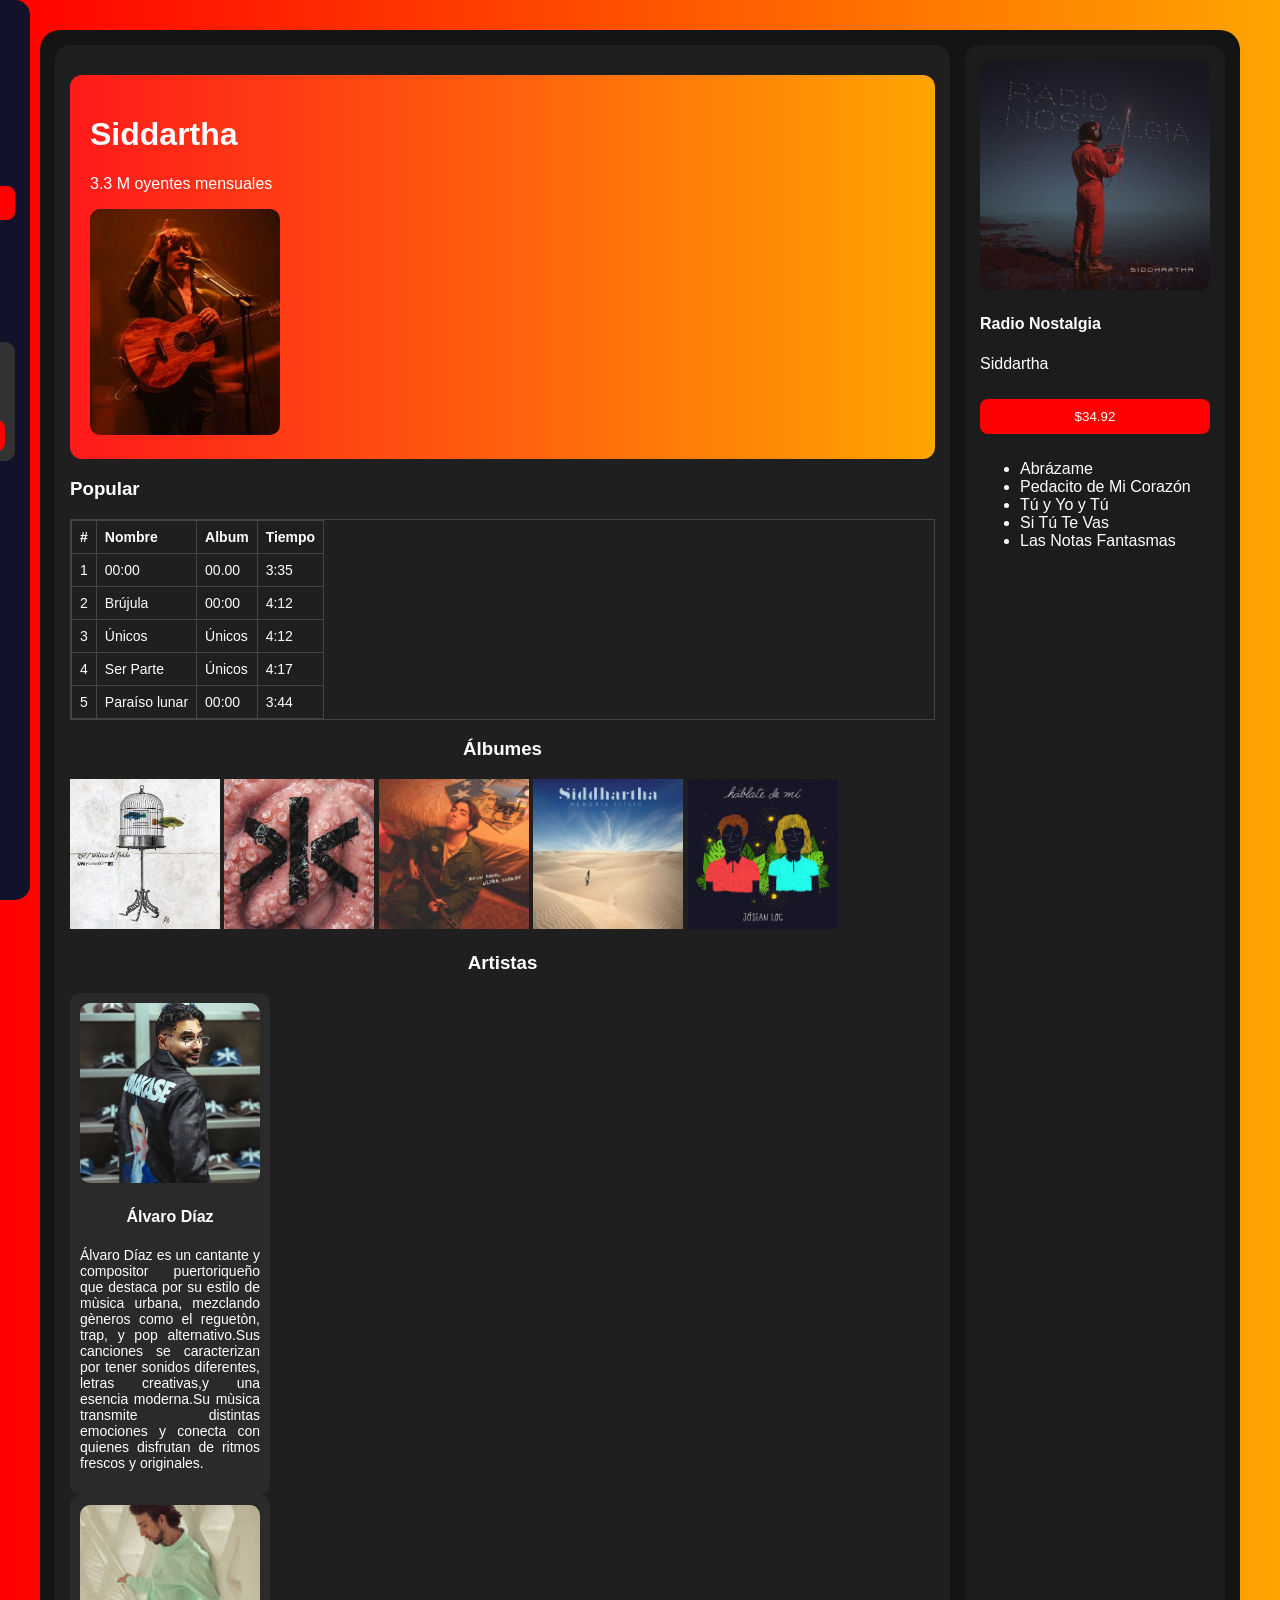
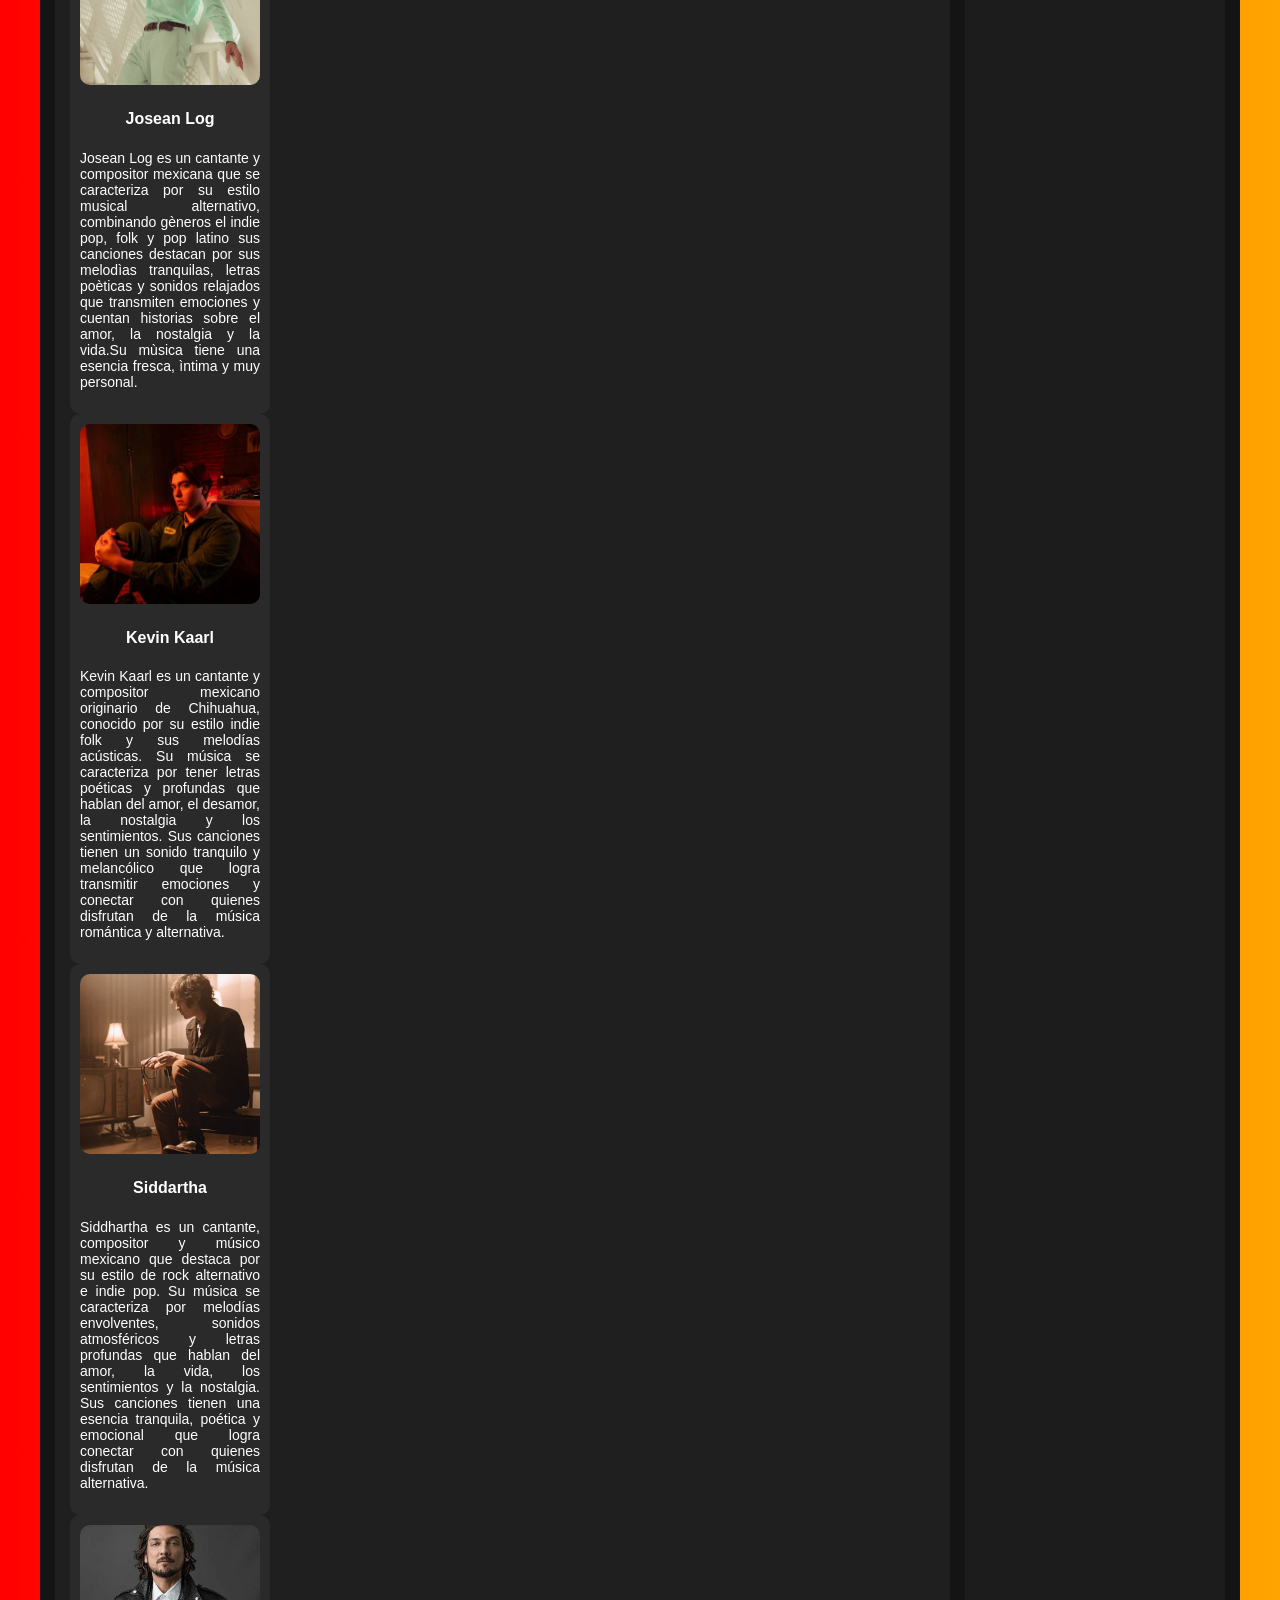
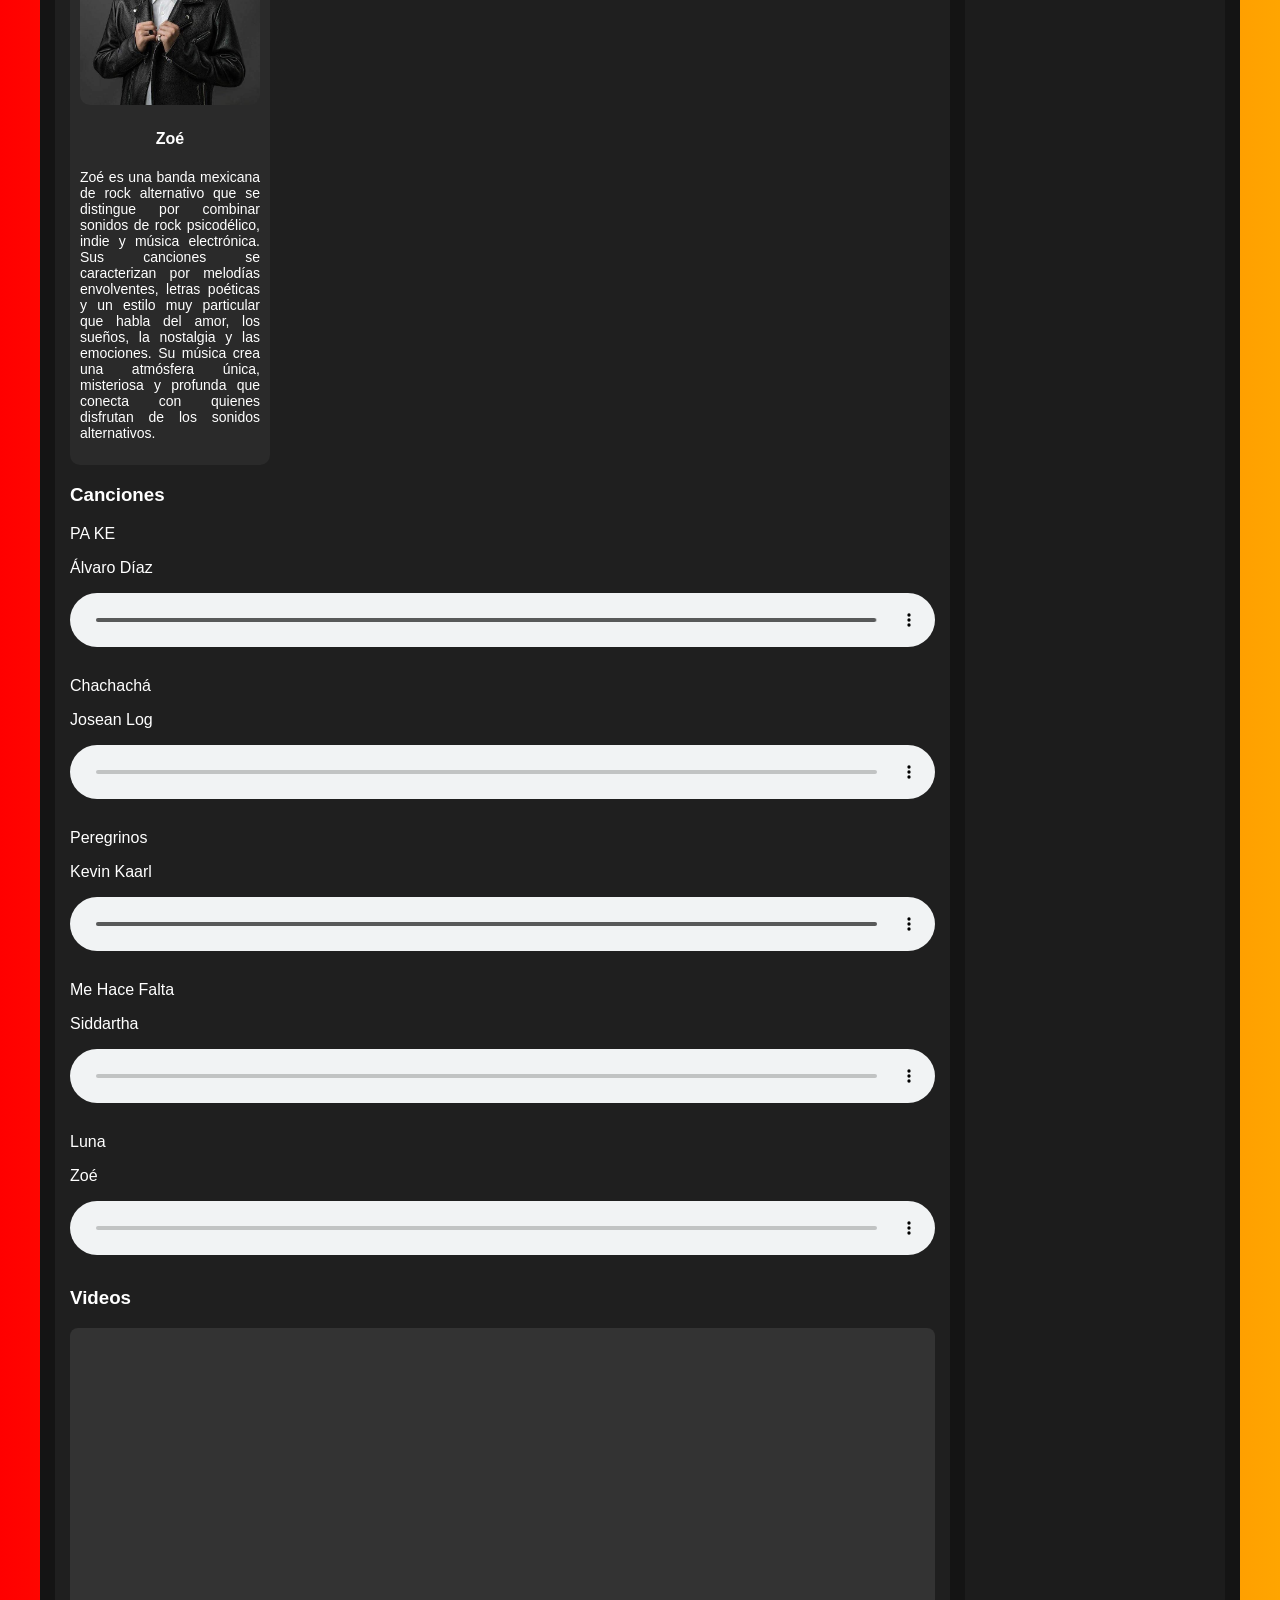
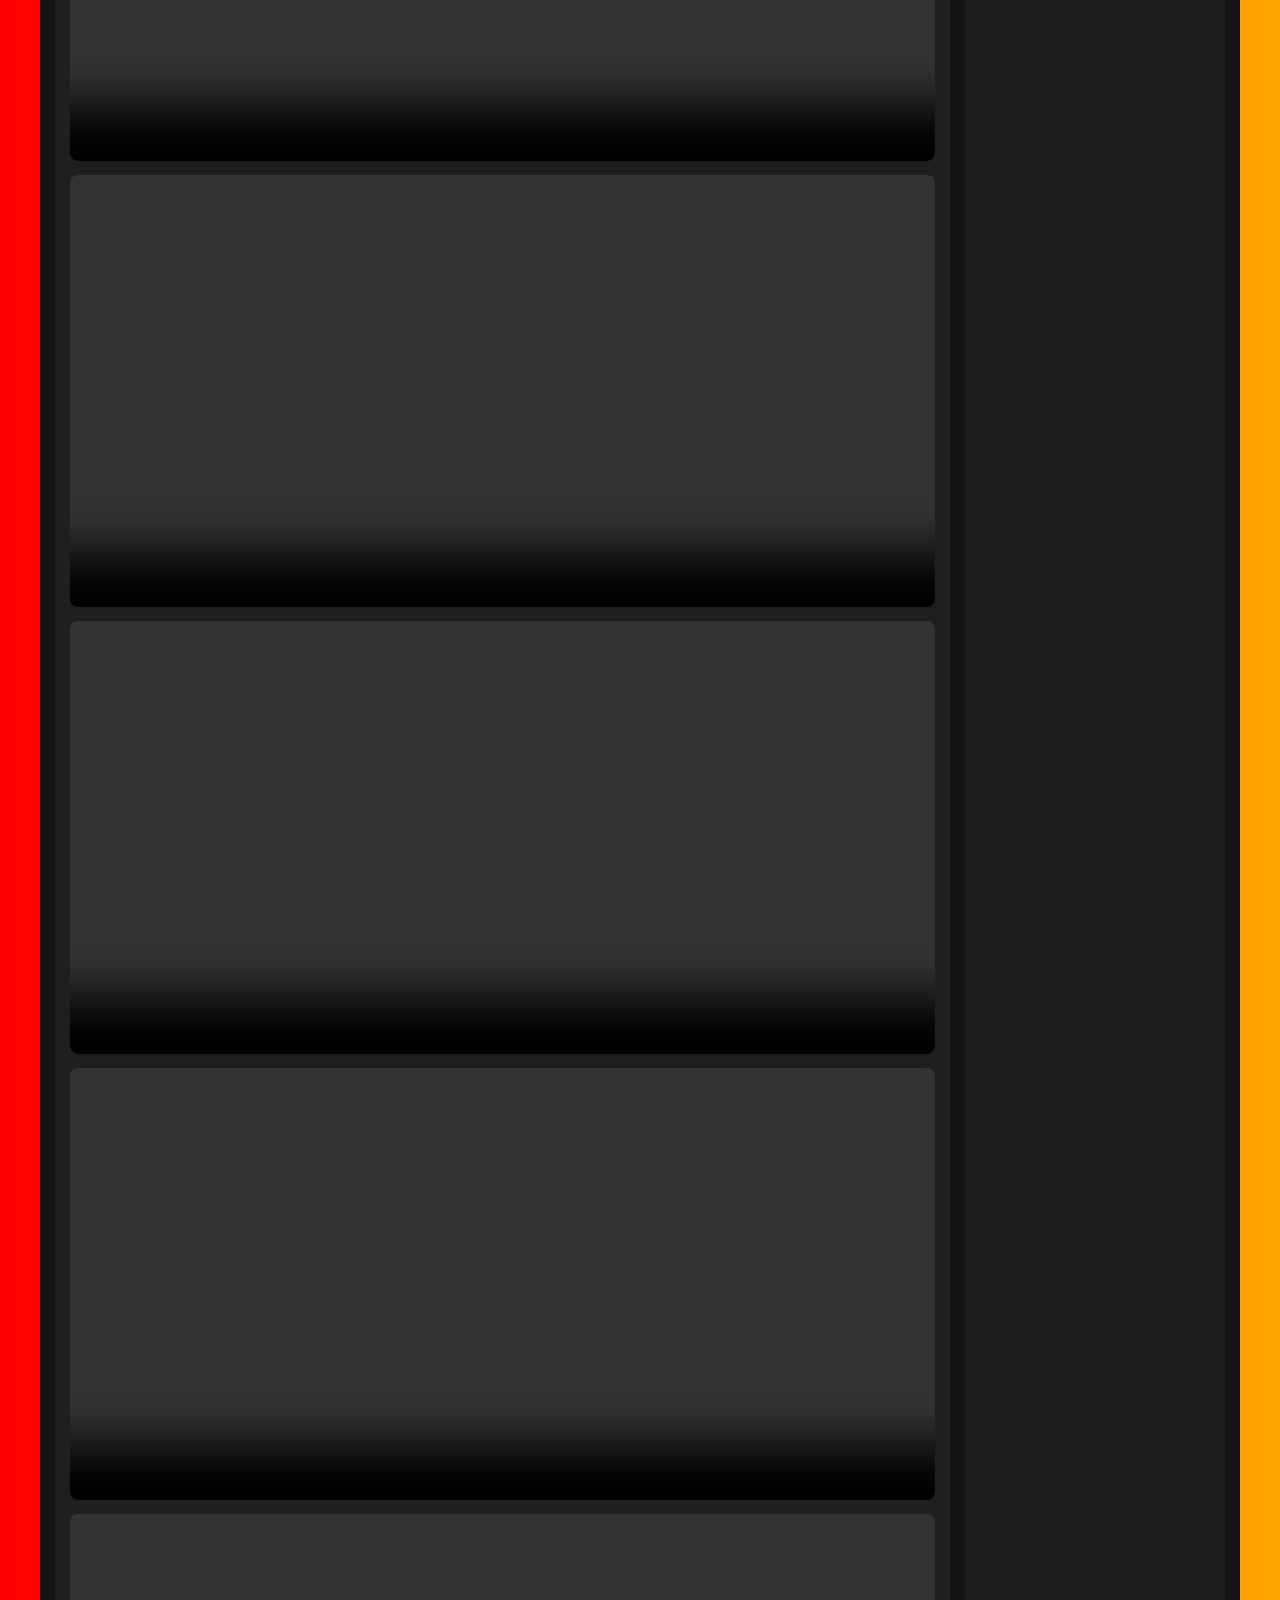
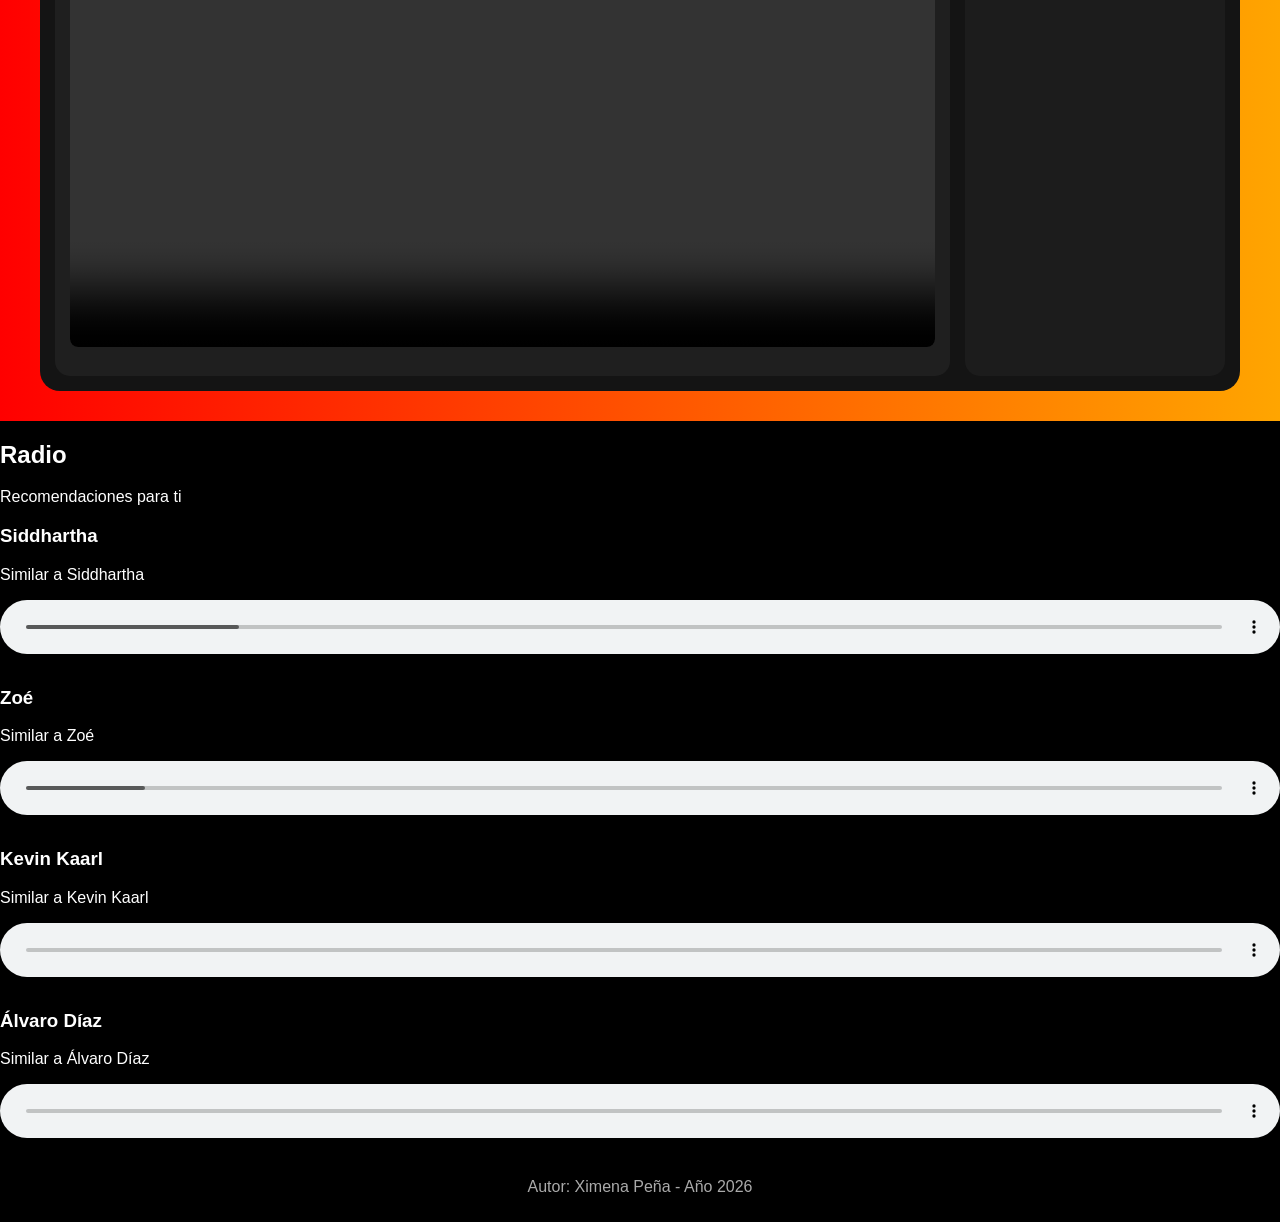
==== index.html @ 5933fe11 "Update index.html" ====
<!DOCTYPE html>
<html lang="es">
<head>
    <meta charset="UTF-8">
    <title>Music Xim_Xim</title>
    <link rel="stylesheet" href="estilos.css">
</head>
<body>

<!-- Fondo naranja de afuera -->
<div class="fondo">

  <!-- Caja oscura principal -->
  <div class="caja">
    <!-- MENU IZQUIERDO -->
    <div class="menu" id="menu-lateral">
      <h2>Music Xim_Xim</h2>
      <p>Principal</p>
      <a href="#">Inicio</a>
      <a href="#radio">Radio</a>

      <p>Biblioteca</p>
      <!-- Menu desplegable -->
      <div class="desplegable">
        <a href="#Artistas" class="boton-rojo">Artistas ▼</a>
        <div class="sub-menu">
          <a href="#artista1">Álvaro Díaz</a>
          <a href="#artista2">Josean Log</a>
          <a href="#artista3">Kevin Kaarl</a>
          <a href="#artista4">Siddartha</a>
          <a href="#artista5">Zoé</a>
        </div>
      </div>
      <a href="#discos">Álbumes</a>
      <a href="#canciones">Canciones</a>
      <a href="formulario.html">Suscripciòn </a>
      <div class="premium">
        <h4>¡Obtén premium ahora!</h4>
        <button>Mejorar plan ahora</button>
      </div>
    </div>

    <!-- PARTE DEL CENTRO -->
    <div class="centro">

      <!-- Banner grande del artista -->
      <div class="banner">
        <h1>Siddartha</h1>
        <p>3.3 M oyentes mensuales</p>
        <img src="Album/album7.jpeg" width="190">
      </div>

      <!-- Tabla de canciones populares -->
      <h3>Popular</h3>
      <table border="1">
        <tr><th>#</th><th>Nombre</th><th>Album</th><th>Tiempo</th></tr>
        <tr><td>1</td><td>00:00</td><td>00.00</td><td>3:35</td></tr>
        <tr><td>2</td><td>Brújula</td><td>00:00</td><td>4:12</td></tr>
        <tr><td>3</td><td>Únicos</td><td>Únicos</td><td>4:12</td></tr>
        <tr><td>4</td><td>Ser Parte</td><td>Únicos</td><td>4:17</td></tr>
        <tr><td>5</td><td>Paraíso lunar</td><td>00:00</td><td>3:44</td></tr>
      </table>

      <!-- 5 IMAGENES / DISCOS -->
      <h3 id="discos">Álbumes</h3>
      <img src="Album/album1.jpeg" width="150">
      <img src="Album/album2.jpeg" width="150">
      <img src="Album/album3.jpeg" width="150">
      <img src="Album/album4.jpeg" width="150">
      <img src="Album/album5.jpeg" width="150">

      <!-- 5 ARTISTAS -->
      <h3 id="artistas">Artistas</h3>
      <div class="tarjeta" id="artista1">
        <img src="Artistas/artista1.jpeg" width="150">
        <h4>Álvaro Díaz</h4>
        <p>Álvaro Díaz es un cantante y compositor puertoriqueño que destaca por su estilo de mùsica urbana, mezclando gèneros como el reguetòn, trap, y pop alternativo.Sus canciones se caracterizan por tener sonidos diferentes, letras creativas,y una esencia moderna.Su mùsica transmite distintas emociones y conecta con quienes disfrutan de ritmos frescos y originales.</p>
      </div>
      <div class="tarjeta" id="artista2"> 
        <img src="Artistas/artista2.jpeg" width="150">
        <h4>Josean Log</h4>
        <p>Josean Log es un cantante y compositor mexicana que se caracteriza por su estilo musical alternativo, combinando gèneros el indie pop, folk y pop latino sus canciones destacan por sus melodìas tranquilas, letras poèticas y sonidos relajados que transmiten emociones y cuentan historias sobre el amor, la nostalgia y la vida.Su mùsica tiene una esencia fresca, ìntima y muy personal.</p>
      </div>
      <div class="tarjeta" id="artista3">
        <img src="Artistas/artista3.jpeg" width="150">
        <h4>Kevin Kaarl</h4>
        <p>Kevin Kaarl es un cantante y compositor mexicano originario de Chihuahua, conocido por su estilo indie folk y sus melodías acústicas. Su música se caracteriza por tener letras poéticas y profundas que hablan del amor, el desamor, la nostalgia y los sentimientos. Sus canciones tienen un sonido tranquilo y melancólico que logra transmitir emociones y conectar con quienes disfrutan de la música romántica y alternativa.</p>
      </div>
      <div class="tarjeta" id="artista4">
        <img src="Artistas/artista4.jpeg" width="150">
        <h4>Siddartha</h4>
        <p>Siddhartha es un cantante, compositor y músico mexicano que destaca por su estilo de rock alternativo e indie pop. Su música se caracteriza por melodías envolventes, sonidos atmosféricos y letras profundas que hablan del amor, la vida, los sentimientos y la nostalgia. Sus canciones tienen una esencia tranquila, poética y emocional que logra conectar con quienes disfrutan de la música alternativa.</p>
      </div>
      <div class="tarjeta" id="artista5">
        <img src="Artistas/artista5.jpeg" width="150">
        <h4>Zoé</h4>
        <p>Zoé es una banda mexicana de rock alternativo que se distingue por combinar sonidos de rock psicodélico, indie y música electrónica. Sus canciones se caracterizan por melodías envolventes, letras poéticas y un estilo muy particular que habla del amor, los sueños, la nostalgia y las emociones. Su música crea una atmósfera única, misteriosa y profunda que conecta con quienes disfrutan de los sonidos alternativos.</p>
      </div>

      <!-- 5 AUDIOS -->
      <h3 id="canciones">Canciones</h3>
      <p>PA KE</p>
      <p>Álvaro Díaz</p>
      <audio controls style="width:100%" src="Audios/pake.mpeg.mpeg"></audio>
      <p>Chachachá</p>
      <p>Josean Log</p>
      <audio controls style="width:100%" src="Audios/chachacha.mp4.mp4"></audio>
      <p>Peregrinos</p>
      <p>Kevin Kaarl</p>
      <audio controls style="width:100%" src="Audios/peregrinos.mpeg.mpeg"></audio>
      <p>Me Hace Falta</p>
      <p>Siddartha</p>
      <audio controls style="width:100%" src="Audios/falta.mp4.mp4"></audio>
      <p>Luna</p>
      <p>Zoé</p>
      <audio controls style="width:100%" src="Audios/luna.mp4.mp4"></audio>

      <!-- 5 VIDEOS -->
      <h3>Videos</h3>
      <video controls src="Videos/video1.mp4" width="200"></video>
      <video controls src="Videos/video2.mp4" width="200"></video>
      <video controls src="Videos/video3.mp4" width="200"></video>
      <video controls src="Videos/video4.mp4" width="200"></video>
      <video controls src="Videos/video5.mp4" width="200"></video>

    </div>

    <!-- PARTE DE LA DERECHA -->
    <div class="derecha">
      <img src="Album/album6.jpeg" width="190">
      <h4>Radio Nostalgia</h4>
      <p>Siddartha</p>
      <button onclick="comprarAlbum()">$34.92 </button>
      <ul>
        <li>Abrázame</li>
        <li>Pedacito de Mi Corazón</li>
        <li>Tú y Yo y Tú</li>
        <li>Si Tú Te Vas</li>
        <li>Las Notas Fantasmas</li>
      </ul>
    </div>

  </div>
</div>
<section id="radio">
  <h2>Radio</h2>
  <p>Recomendaciones para ti</p>

  <div class="radio-grid">
    <div class="radio-card">
      <h3>Siddhartha</h3>
      <p>Similar a Siddhartha</p>
      <audio controls src="Audios/brillas.mpeg"></audio>
    </div>

    <div class="radio-card">
      <h3>Zoé</h3>
      <p>Similar a Zoé</p>
      <audio controls src="Audios/tormentadearena.mpeg"></audio>
    </div>

    <div class="radio-card">
      <h3>Kevin Kaarl</h3>
      <p>Similar a Kevin Kaarl</p>
      <audio controls src="Audios/comounpajaro.mp4"></audio>
    </div>

    <div class="radio-card">
      <h3>Álvaro Díaz</h3>
      <p>Similar a Álvaro Díaz</p>
      <audio controls src="Audios/teestoycorreteando.mp4"></audio>
    </div>
  </div>
</section>
<footer>
  <p>Autor: Ximena Peña - Año 2026</p>
</footer>
<script>function comprarAlbum(){alert("¡Album comprado con exito! Ya puedes escuchar Radio Nostalgia completo.");}</script>
</body>
</html>
---- estilos.css ----
/* Fondo de toda la pagina */
* {
  box-sizing: border-box;
}
body {
  margin: 0;
  font-family: Arial;
  background: black;
  color: white;
  overflow-x: hidden;
}
img, video, audio {
  max-width: 100%;
}

/* Fondo naranja que rodea todo */
.fondo {
  background: linear-gradient(to right, red, orange);
  padding: 30px;
  min-height: 100vh;
}

/* Caja oscura grande -*/
.caja {
  background: #141414;
  border-radius: 20px;
  display: flex; /* pone todo en 3 columnas */
  gap: 15px;
  max-width: 1200px;
  margin: auto;
  padding: 15px;
}

/* Menu de la izquierda */
.menu {
  width: 200px;
  flex-shrink: 0;
  background: #1c1c1c;
  padding: 15px;
  border-radius: 15px;
}
.menu h2 { margin-top: 0; }
.menu p { color: #888; font-size: 13px; margin: 15px 0 5px; }
.menu a {
  color: #ccc;
  text-decoration: none;
  display: block;
  padding: 8px;
  border-radius: 8px;
}
.menu a:hover {
  background: red;
  color: white;
}
.boton-rojo {
  background: red !important;
  color: white !important;
}

/* Para que se oculte el sub-menu */
.sub-menu {
  display: none;
  padding-left: 10px;
}
.desplegable:hover .sub-menu {
  display: block;
}

.premium {
  background: #333;
  padding: 10px;
  border-radius: 10px;
  margin-top: 20px;
  text-align: center;
}
.premium button {
  background: red;
  color: white;
  border: none;
  padding: 8px;
  width: 100%;
  border-radius: 8px;
  margin-top: 8px;
}

/* Parte del centro */
.centro {
  flex: 1; /* ocupa todo el espacio del medio */
  min-width: 0;
  background: #1f1f1f;
  padding: 15px;
  border-radius: 15px;
}
.centro input {
  width: 100%;
  padding: 10px;
  border-radius: 8px;
  border: none;
  background: #333;
  color: white;
}

/* Banner rojo/naranja del artista */
.banner {
  background: linear-gradient(to right, #ff1a1a, orange);
  padding: 20px;
  border-radius: 12px;
  margin-top: 15px;
}
.banner img {
  border-radius: 10px;
}

/* Tabla - para que no se salga en celular */
table {
  width: 100%;
  border-collapse: collapse;
  margin-top: 10px;
  display: block;
  overflow-x: auto;
  white-space: nowrap;
}
table, th, td {
  border: 1px solid #444;
}
th, td {
  padding: 8px;
  text-align: left;
  font-size: 14px;
}

/* Tarjetas de artistas */
#artistas {
  display: flex;
  flex-wrap: wrap;
  gap: 15px;
  justify-content: center;
}
.tarjeta {
  background: #2a2a2a;
  padding: 10px;
  border-radius: 10px;
  margin: 0;
  text-align: center;
  width: 200px;
  flex: 0 0 200px;
}
.tarjeta img {
  width: 100%;
  height: 180px;
  object-fit: cover;
  border-radius: 10px;
}
.tarjeta p {
  text-align: justify;
  font-size: 14px;
}
  /* Discografía en fila */
#discos {
  display: flex;
  gap: 10px;
  flex-wrap: wrap;
  justify-content: center;
}
#discos img {
  width: 150px;
  height: 150px;
  object-fit: cover;
  border-radius: 10px;
}

/* Audios y videos */
audio, video {
  width: 100%;
  margin-bottom: 10px;
  border-radius: 8px;
}

/* Parte derecha */
.derecha {
  width: 260px;
  flex-shrink: 0;
  background: #1c1c1c;
  padding: 15px;
  border-radius: 15px;
}
.derecha img {
  width: 100%;
  border-radius: 10px;
}
.derecha button {
  background: red;
  color: white;
  border: none;
  padding: 10px;
  width: 100%;
  border-radius: 8px;
  margin: 10px 0;
  cursor: pointer;
}

/* Pie de pagina */
footer {
  text-align: center;
  padding: 10px;
  background: black;
  color: #aaa;
}

#menu-lateral {
  position: fixed;
  left: 0;
  top: 0;
  height: 100%;
  width: 250px;
  background: #12122b;
  z-index: 999;
  transform: translateX(-220px);
  transition: transform 0.3s ease;
}

#menu-lateral:hover {
#menu-lateral.abierto {
  transform: translateX(0);
#radio {
  padding: 30px;
  background: #12122b;
  border-radius: 15px;
  margin: 20px;
}

#radio h2 {
  color: white;
  font-size: 28px;
}

#radio p {
  color: #aaa;
}

.radio-grid {
  display: grid;
  grid-template-columns: repeat(auto-fill, minmax(180px, 1fr));
  gap: 15px;
  margin-top: 20px;
}

.radio-card {
  background: #1e1e3a;
  border-radius: 12px;
  padding: 20px;
  text-align: center;
  color: white;
}

.radio-card button {
  background: #FF4D00;
  border: none;
  color: white;
  padding: 8px 15px;
  border-radius: 20px;
  margin-top: 10px;
  cursor: pointer;
}

.tarjeta {
  background: #1e1e1e;
  border-radius: 15px;
  padding: 25px;
  margin: 30px auto;
  width: 90%;
  max-width: 600px;
  color: white;
}

.tarjeta img {
  width: 250px;
  height: 250px;
  object-fit: cover;
  display: block;
  margin: 0 auto 15px auto;
  border-radius: 15px;
}

.tarjeta h4 {
  text-align: center;
  margin-bottom: 10px;
  font-size: 20px;
}

.tarjeta p {
  text-align: left;
  line-height: 1.8;
  font-size: 15px;
  color: #e0e0e0;
}

/* Para que se vea bien en celular */
@media (max-width: 900px) {
  .fondo {
    padding: 10px;
  }
  .caja {
    flex-direction: column; /* una abajo de otra */
  }
  .menu, .derecha, .centro {
    width: 100%;
  }
  #radio {
    margin: 10px 0;
    padding: 15px;
  }
  /* En celular el hover no sirve, por eso el menú lateral ya no se esconde */
  #menu-lateral {
    position: relative;
    width: 100%;
    height: auto;
    transform: none;
  }
}

@media (max-width: 480px) {
  .tarjeta {
    width: 100%;
    margin: 15px 0;
    padding: 15px;
  }
  .tarjeta img {
    width: 100%;
    height: auto;
  }
  #discos img {
    width: 48%;
    height: auto;
  }
  .banner {
    padding: 12px;
  }
}
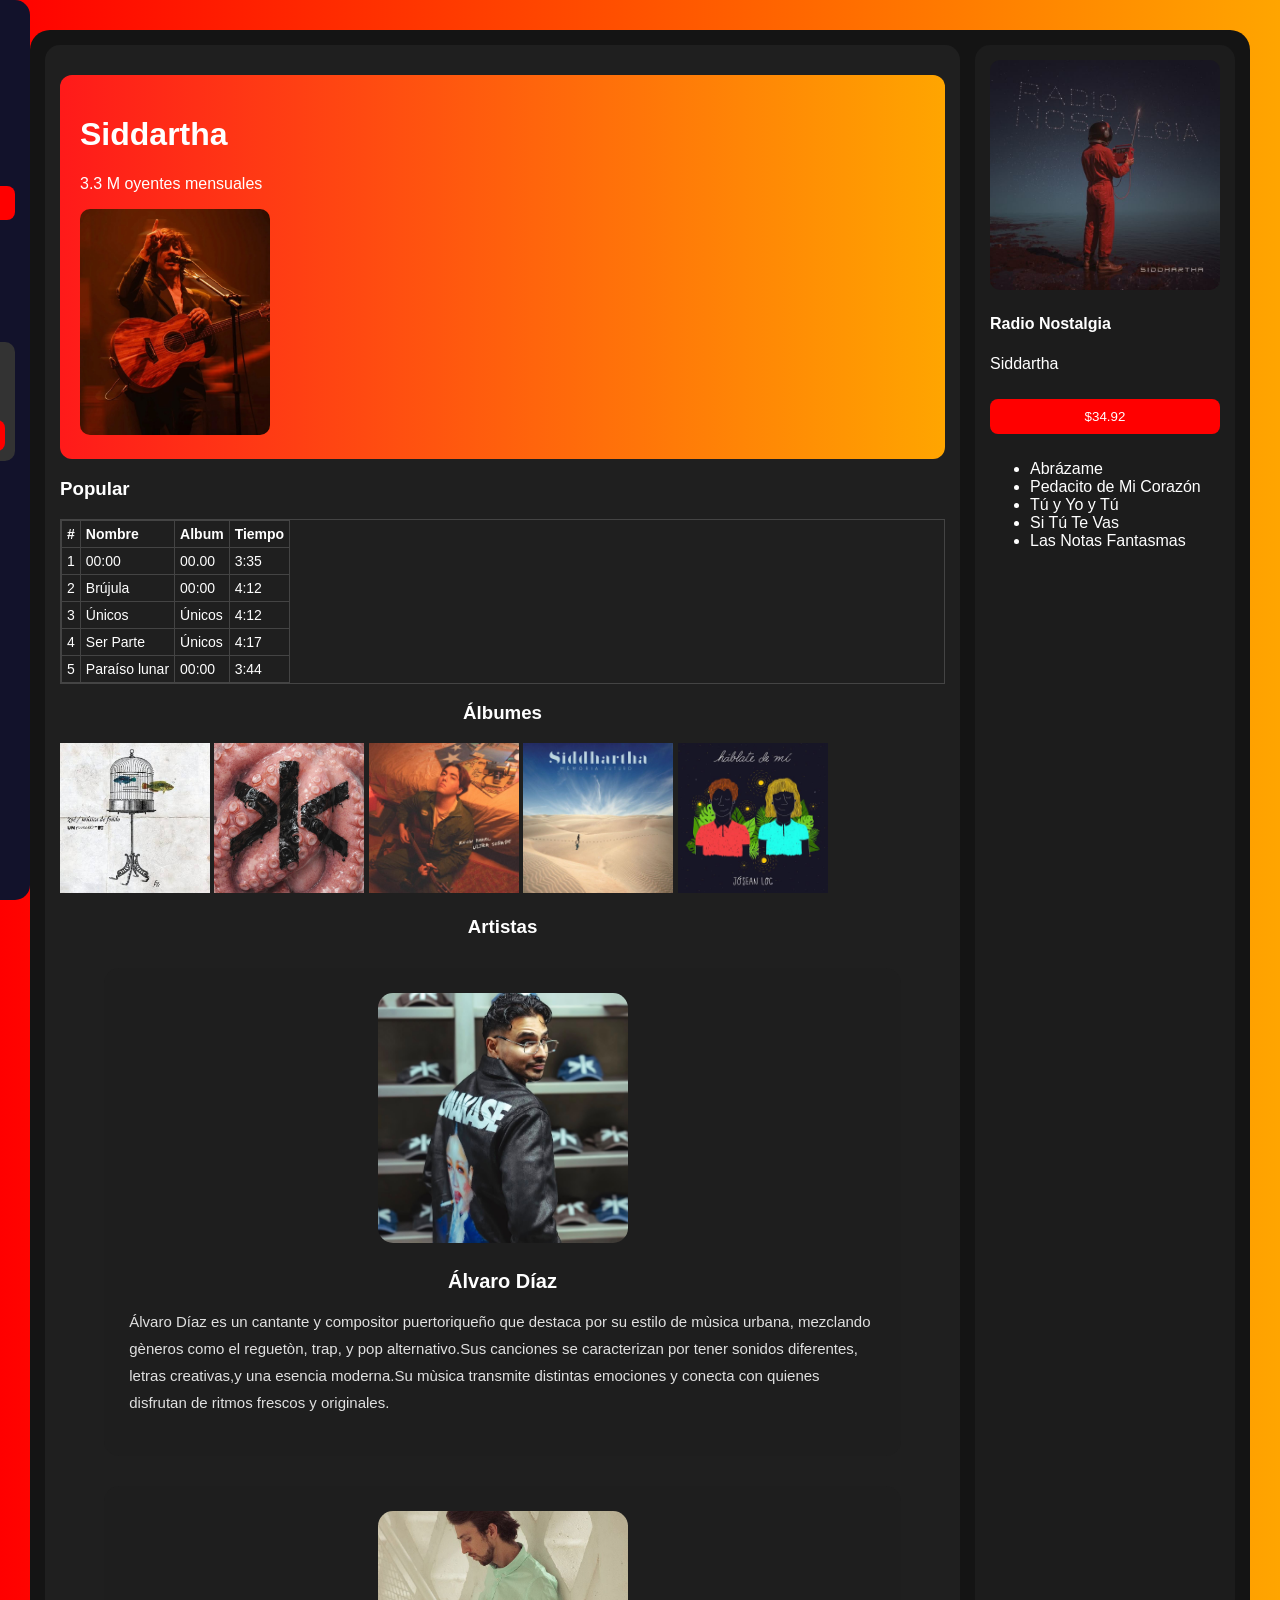
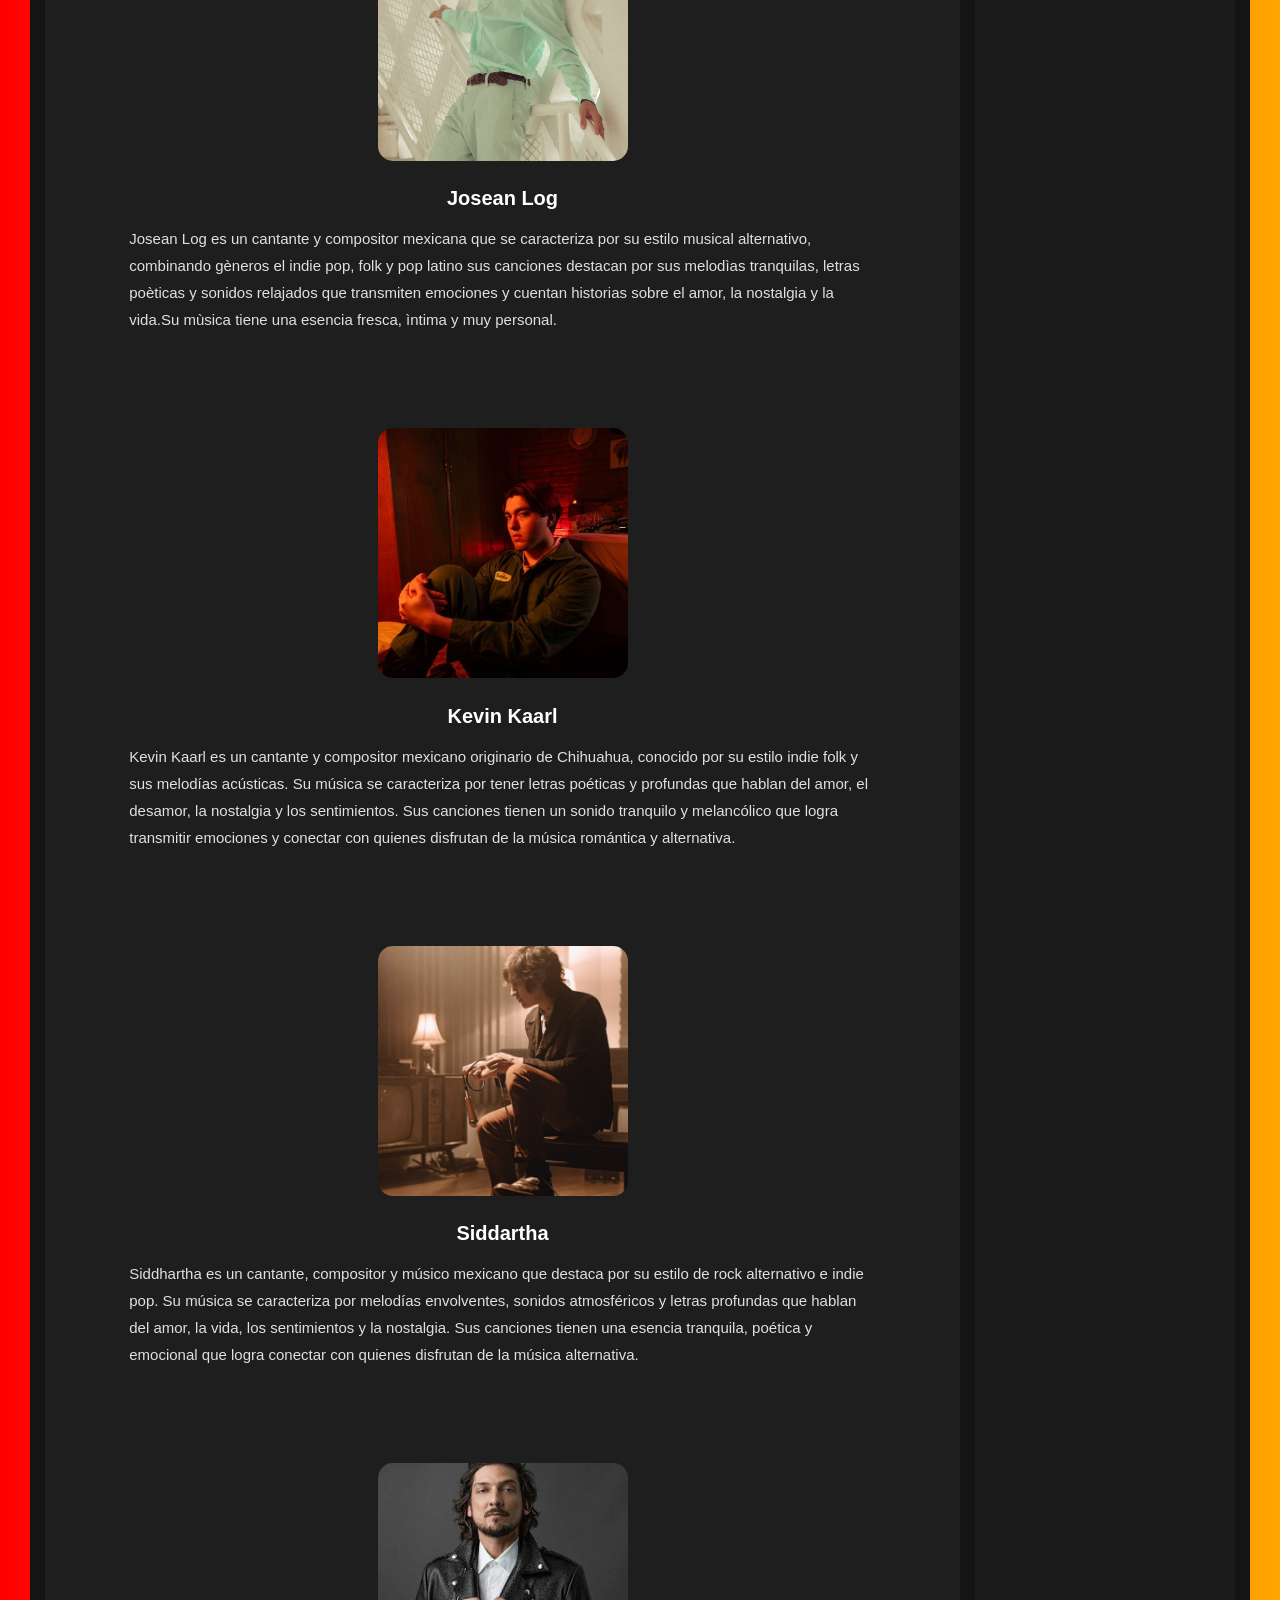
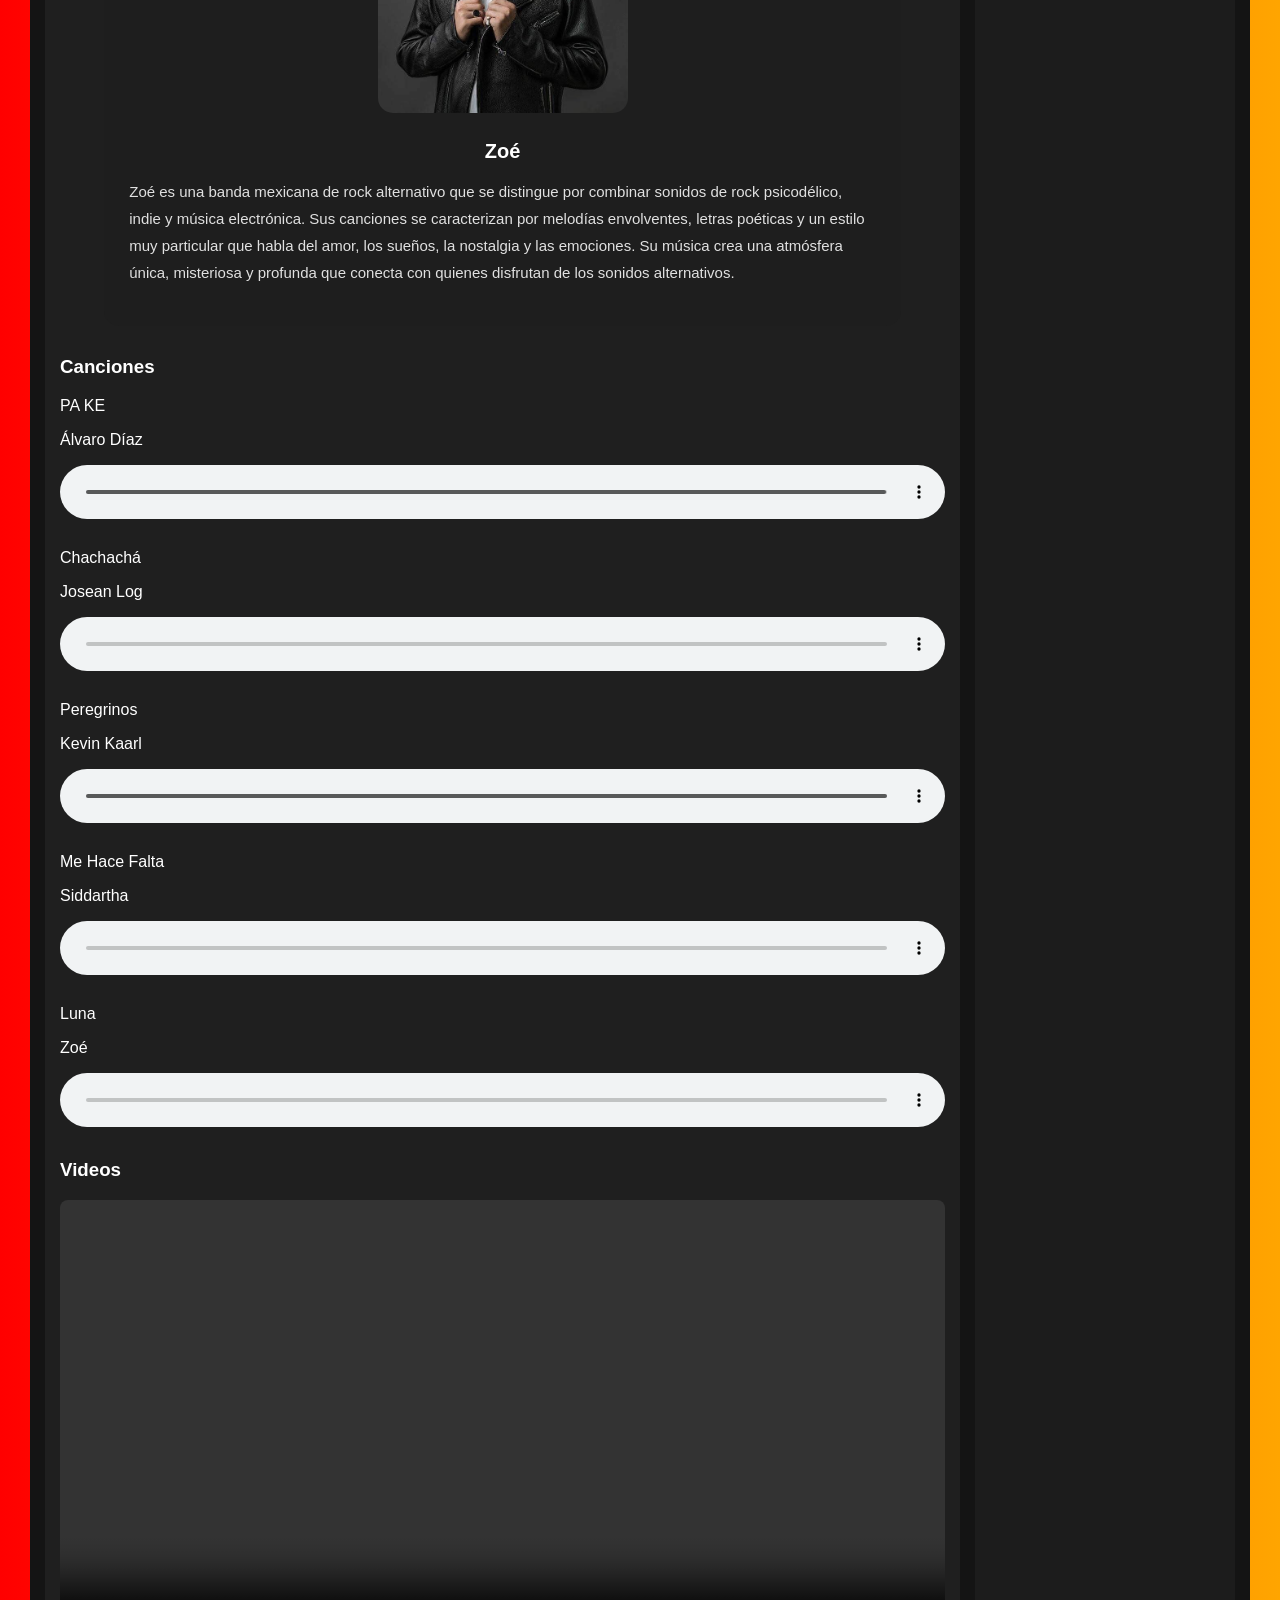
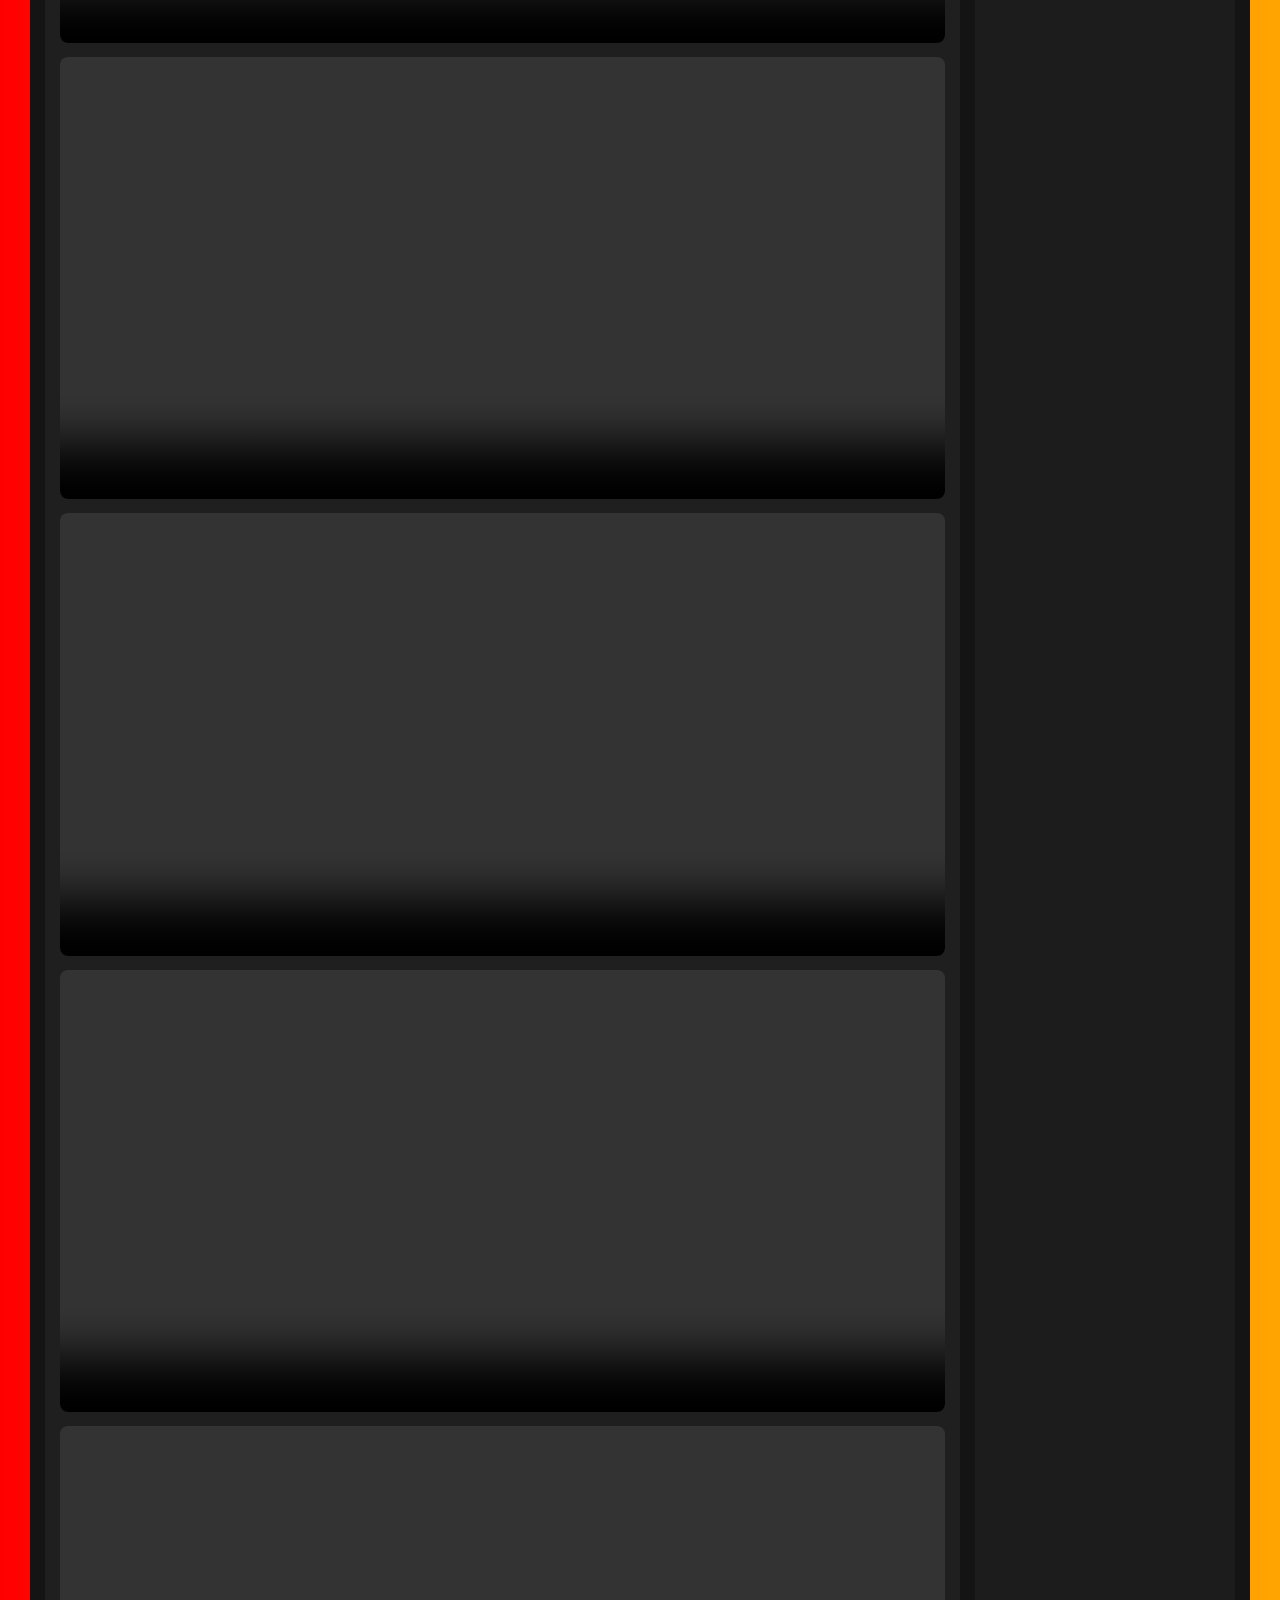
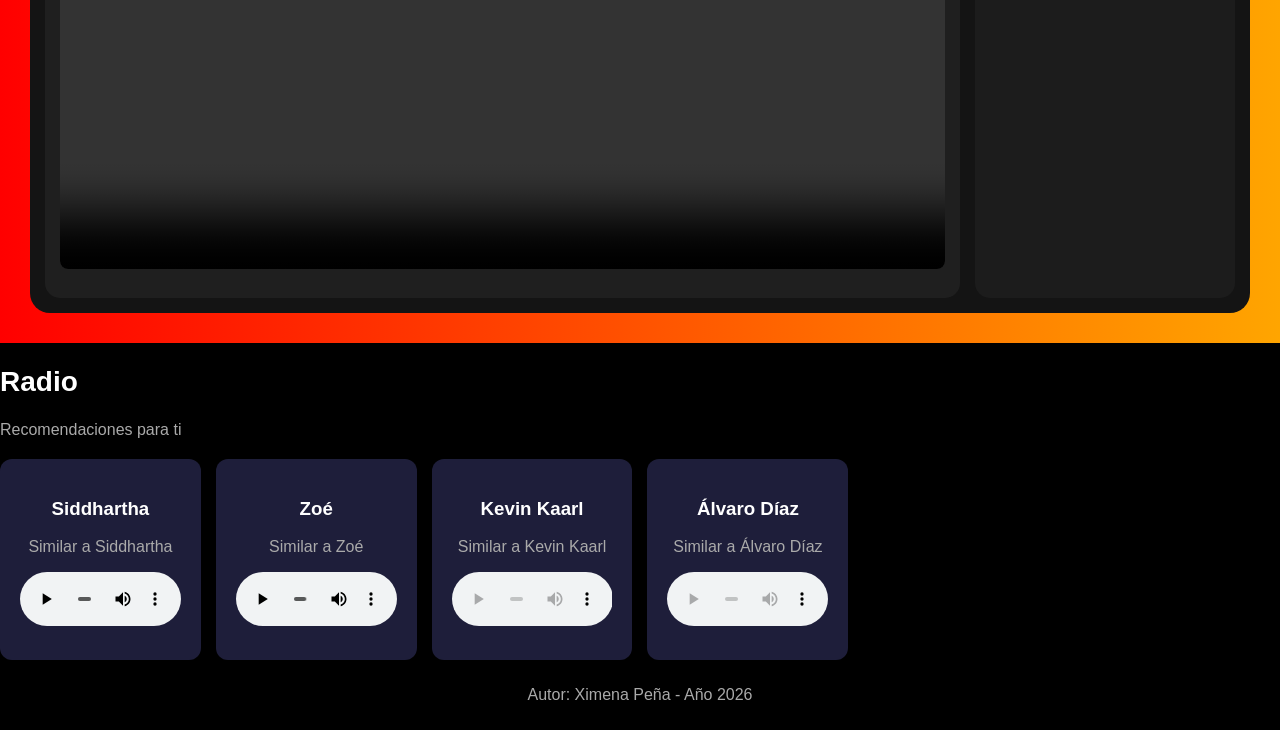
==== commit 9f7f18f1: "Update index.html" ====
--- a/index.html
+++ b/index.html
@@ -4,6 +4,39 @@
     <meta charset="UTF-8">
     <title>Music Xim_Xim</title>
     <link rel="stylesheet" href="estilos.css">
+    <style>
+    * { box-sizing: border-box !important; }
+  html, body {
+    overflow-x: hidden !important;
+    width: 100% !important;
+    max-width: 100% !important;
+    margin: 0 !important;
+    padding: 0 !important;
+  }
+  /* ESTO QUITA LO QUE SOBRA DE LA TABLA, SEA COMO SE LLAME */
+  div, section, main, table {
+    max-width: 100% !important;
+    overflow-x: hidden !important;
+  }
+  table {
+    width: 100% !important;
+    display: block !important;
+    overflow-x: auto !important;
+    font-size: 12px !important;
+  }
+  td, th {
+    padding: 5px !important;
+    white-space: nowrap !important;
+  }
+  audio {
+    width: 100% !important;
+    max-width: 100% !important;
+  }
+  /* ESTO HACE QUE EL MENU SI SALGA */
+  .menu, .sidebar, nav, aside {
+    z-index: 9999 !important;
+  }
+</style>
 </head>
 <body>
 
--- a/estilos.css
+++ b/estilos.css
@@ -220,9 +220,6 @@
 }
 
 #menu-lateral:hover {
-#menu-lateral.abierto {
-  transform: translateX(0);
-#radio {
   padding: 30px;
   background: #12122b;
   border-radius: 15px;
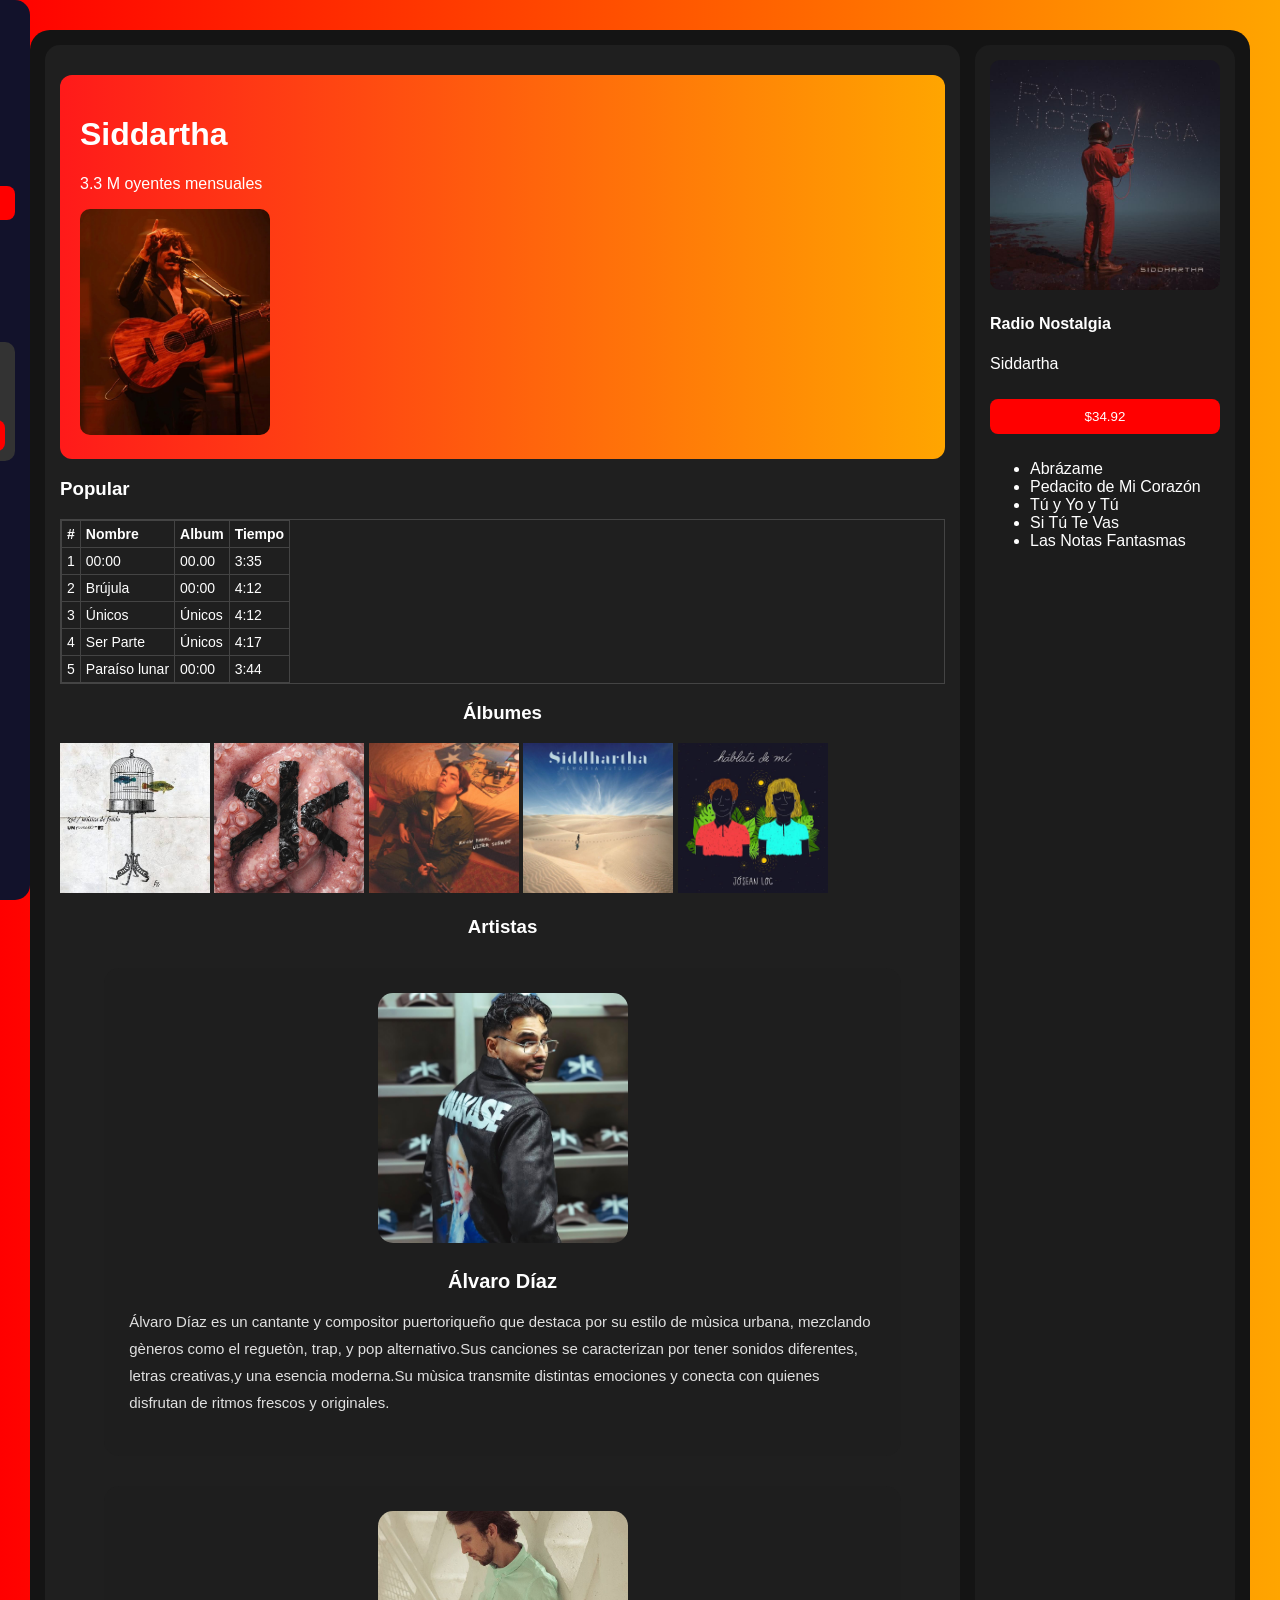
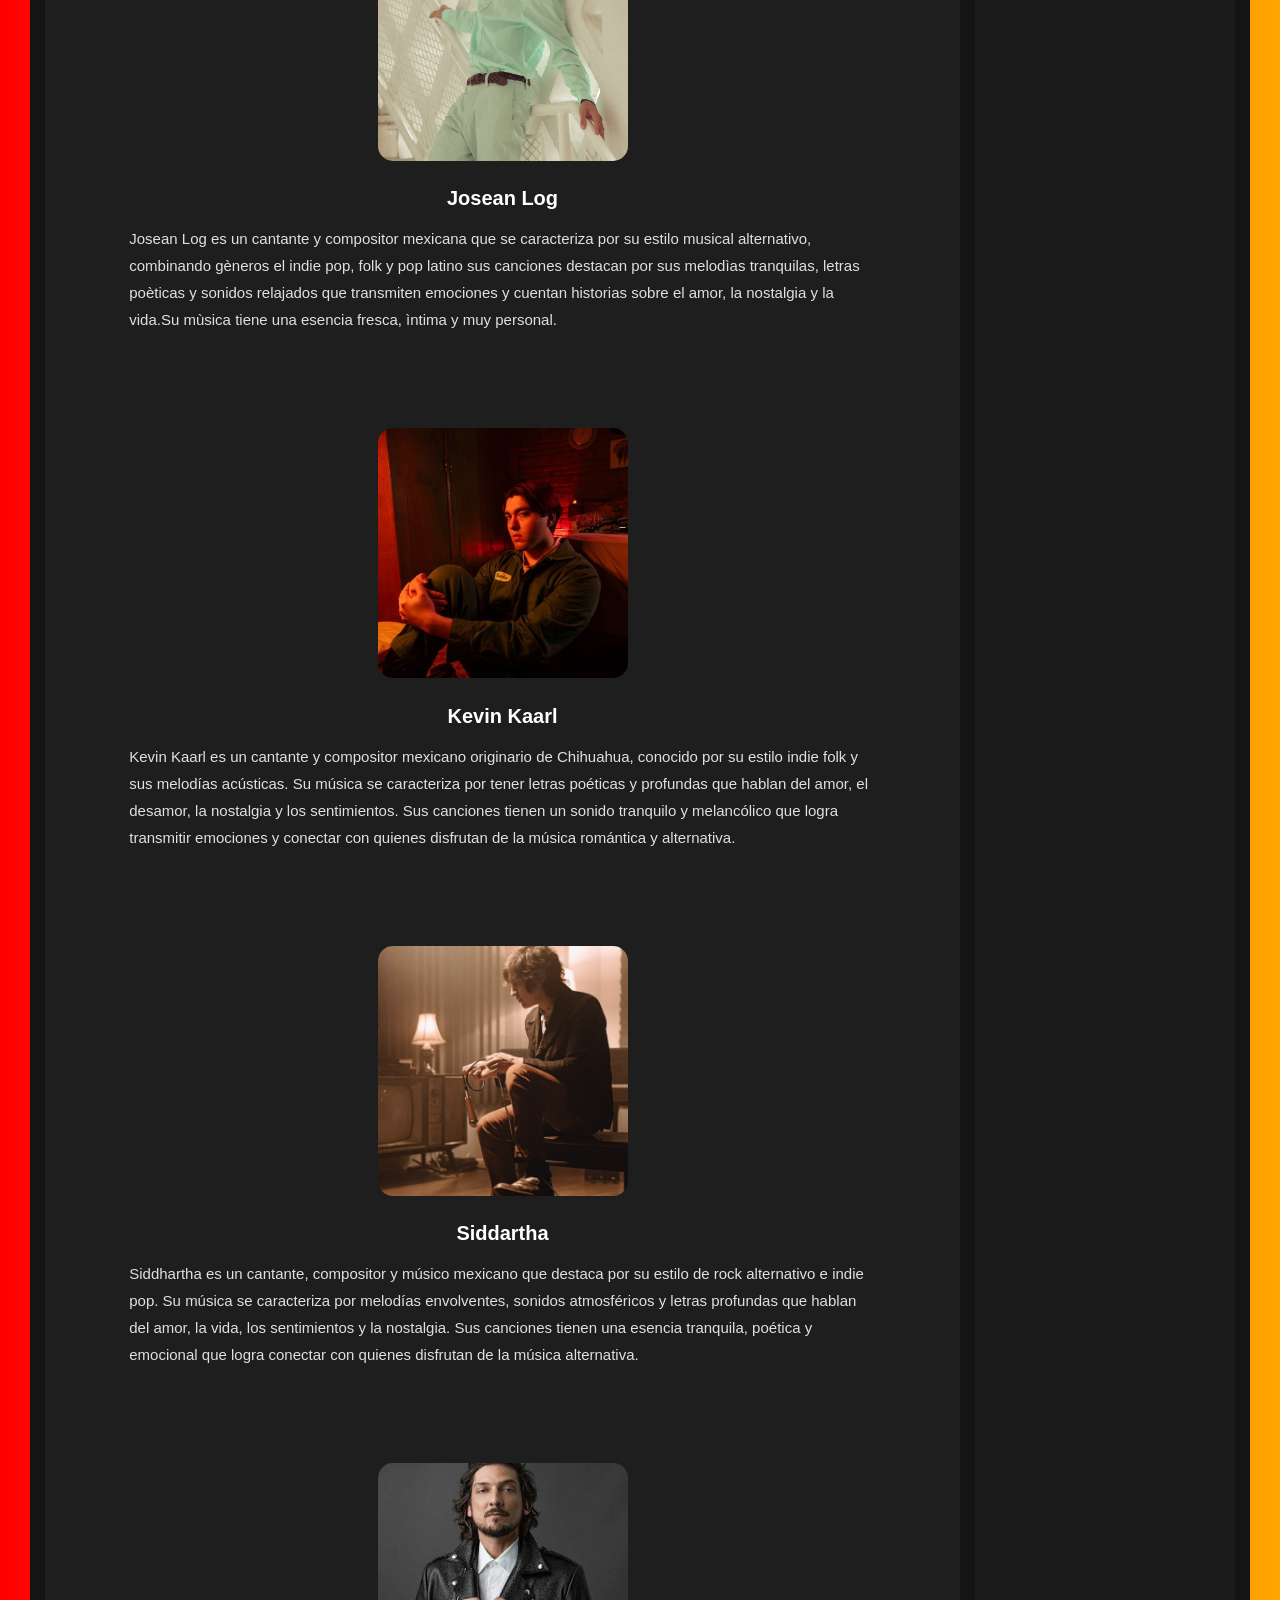
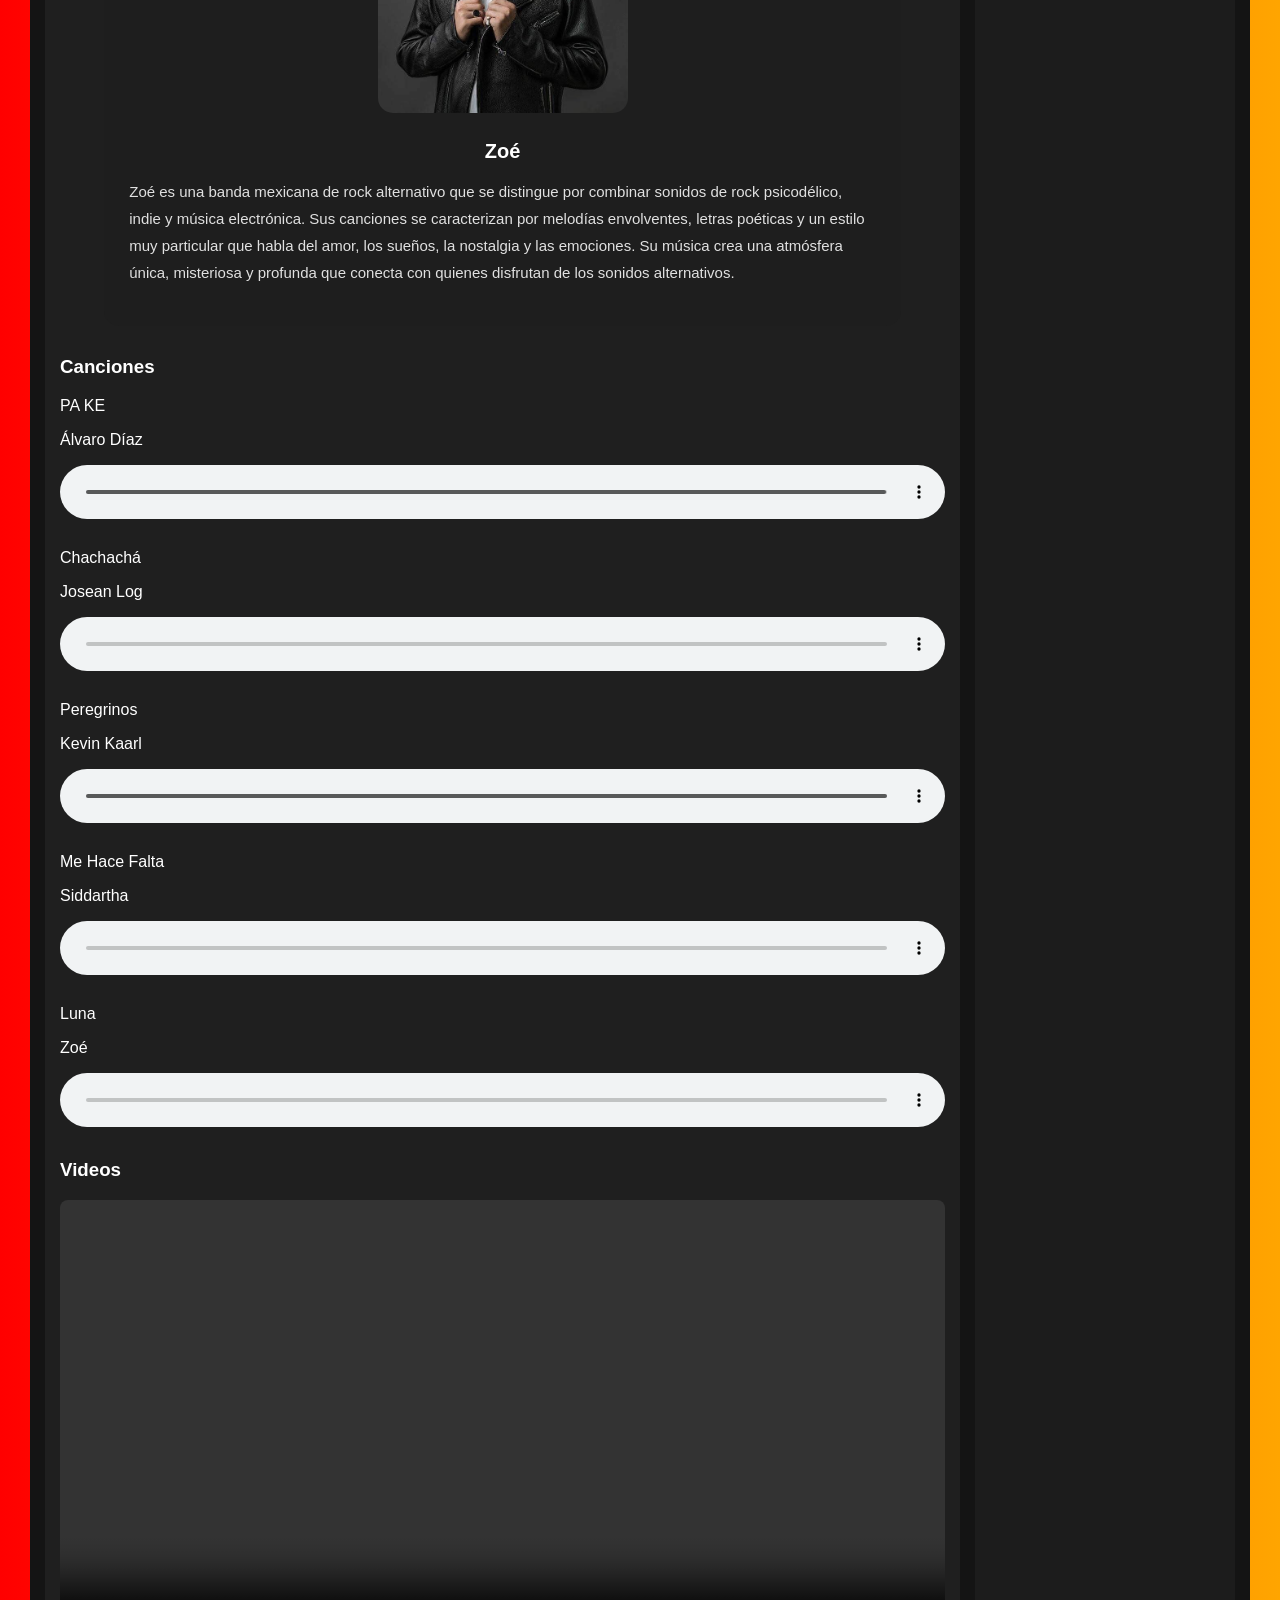
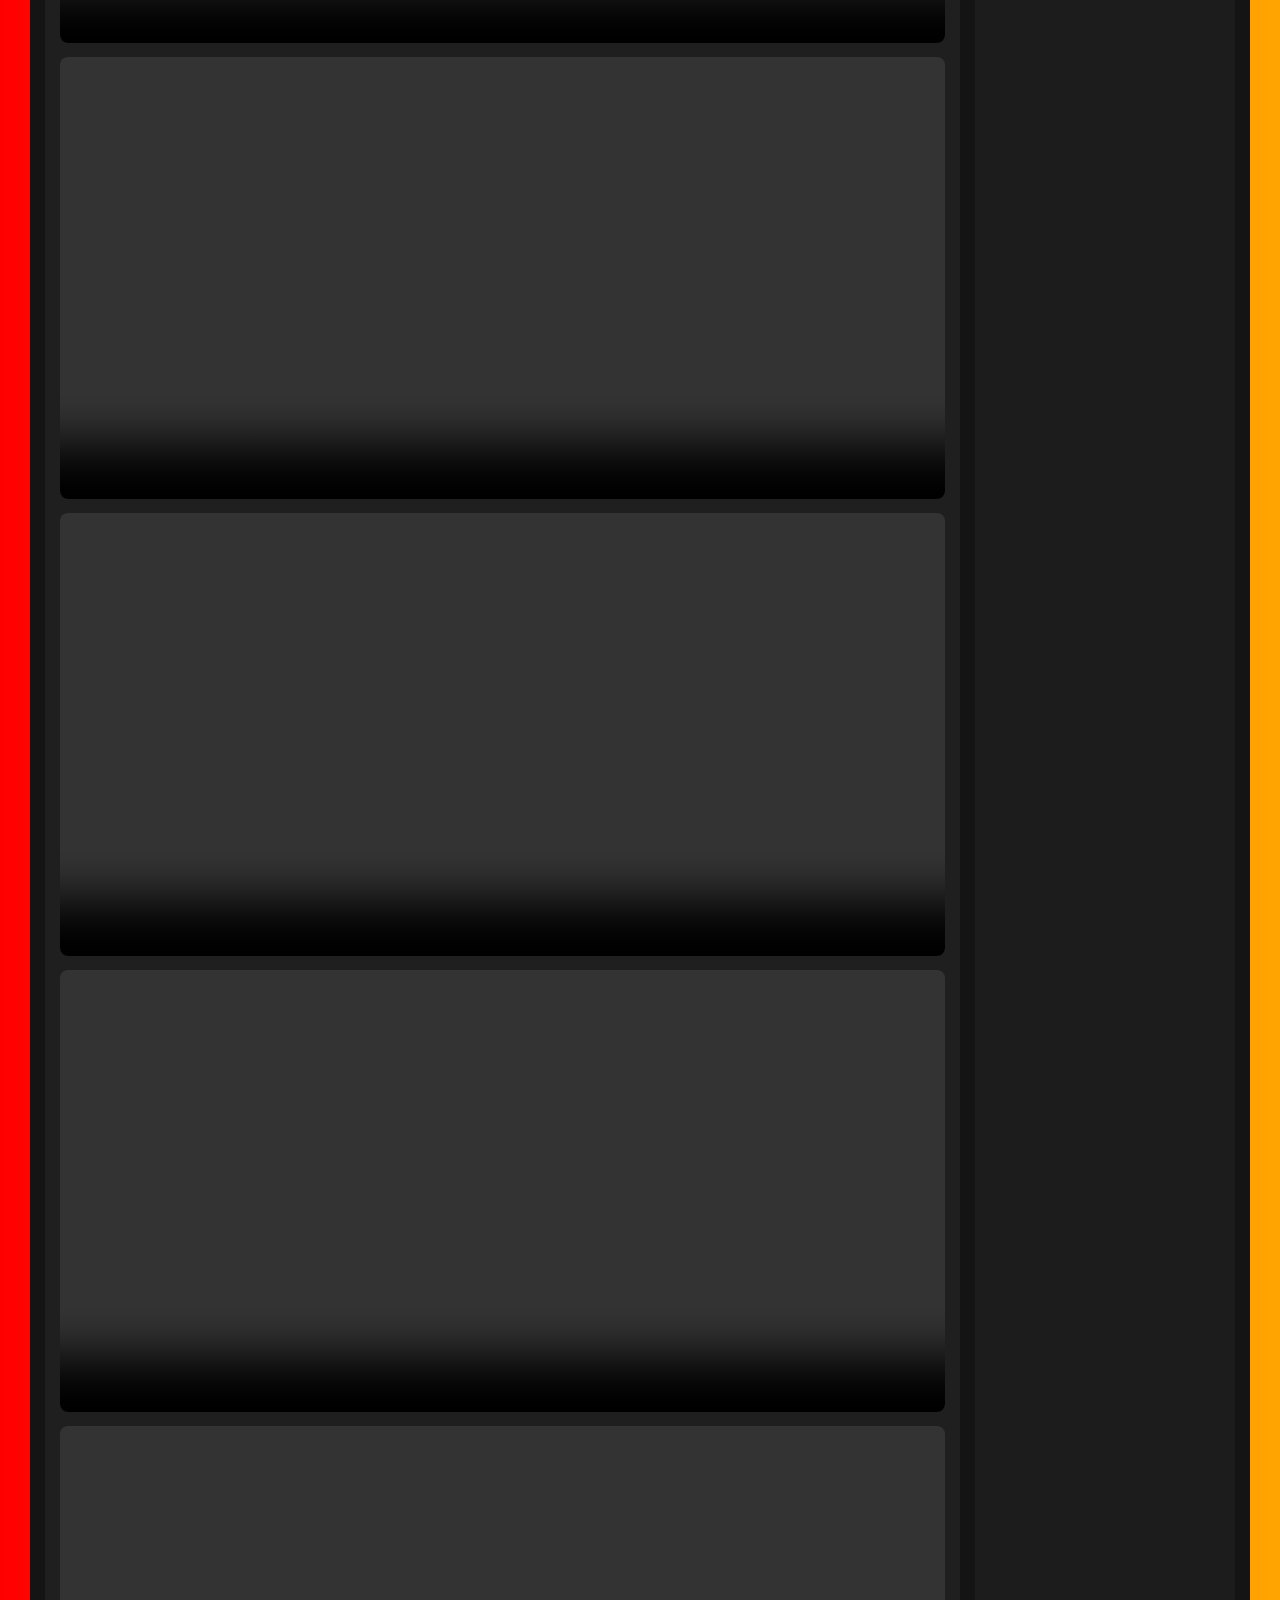
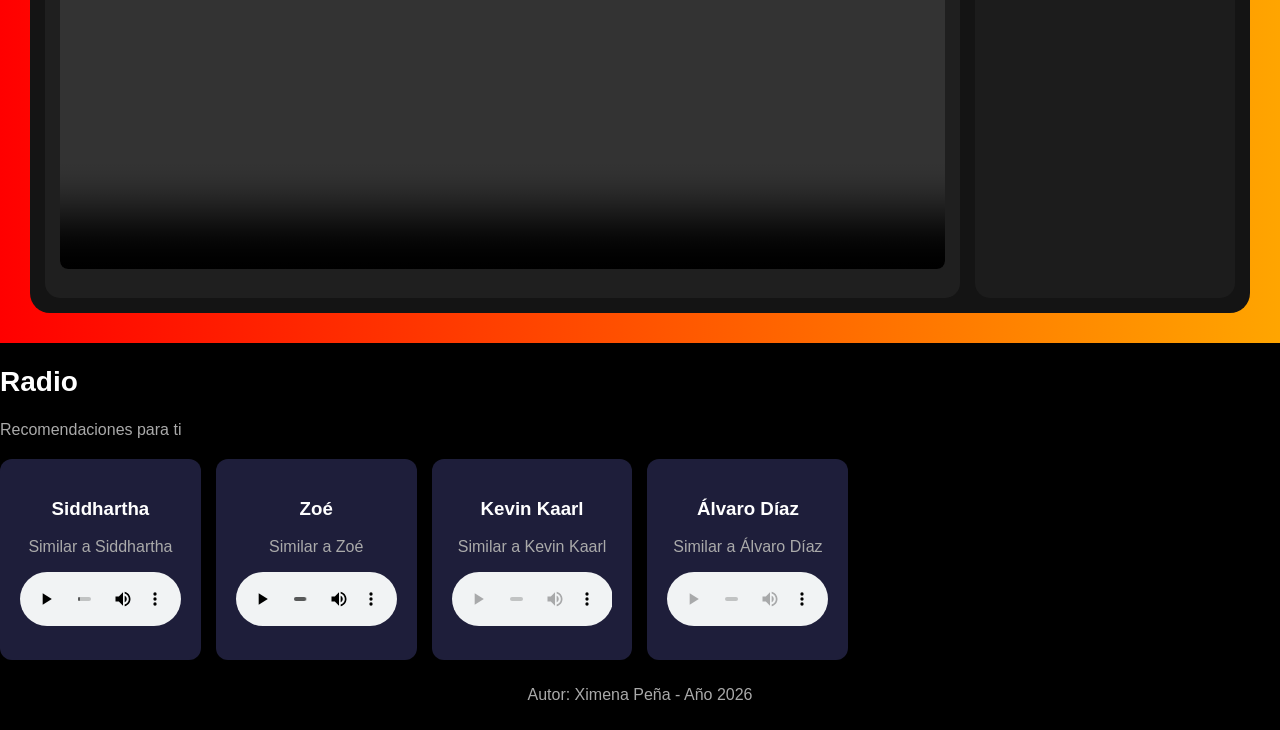
==== commit a6a75ca8: "Update index.html" ====
--- a/index.html
+++ b/index.html
@@ -85,7 +85,7 @@
 
       <!-- Tabla de canciones populares -->
       <h3>Popular</h3>
-      <table border="1">
+      <table border="0">
         <tr><th>#</th><th>Nombre</th><th>Album</th><th>Tiempo</th></tr>
         <tr><td>1</td><td>00:00</td><td>00.00</td><td>3:35</td></tr>
         <tr><td>2</td><td>Brújula</td><td>00:00</td><td>4:12</td></tr>
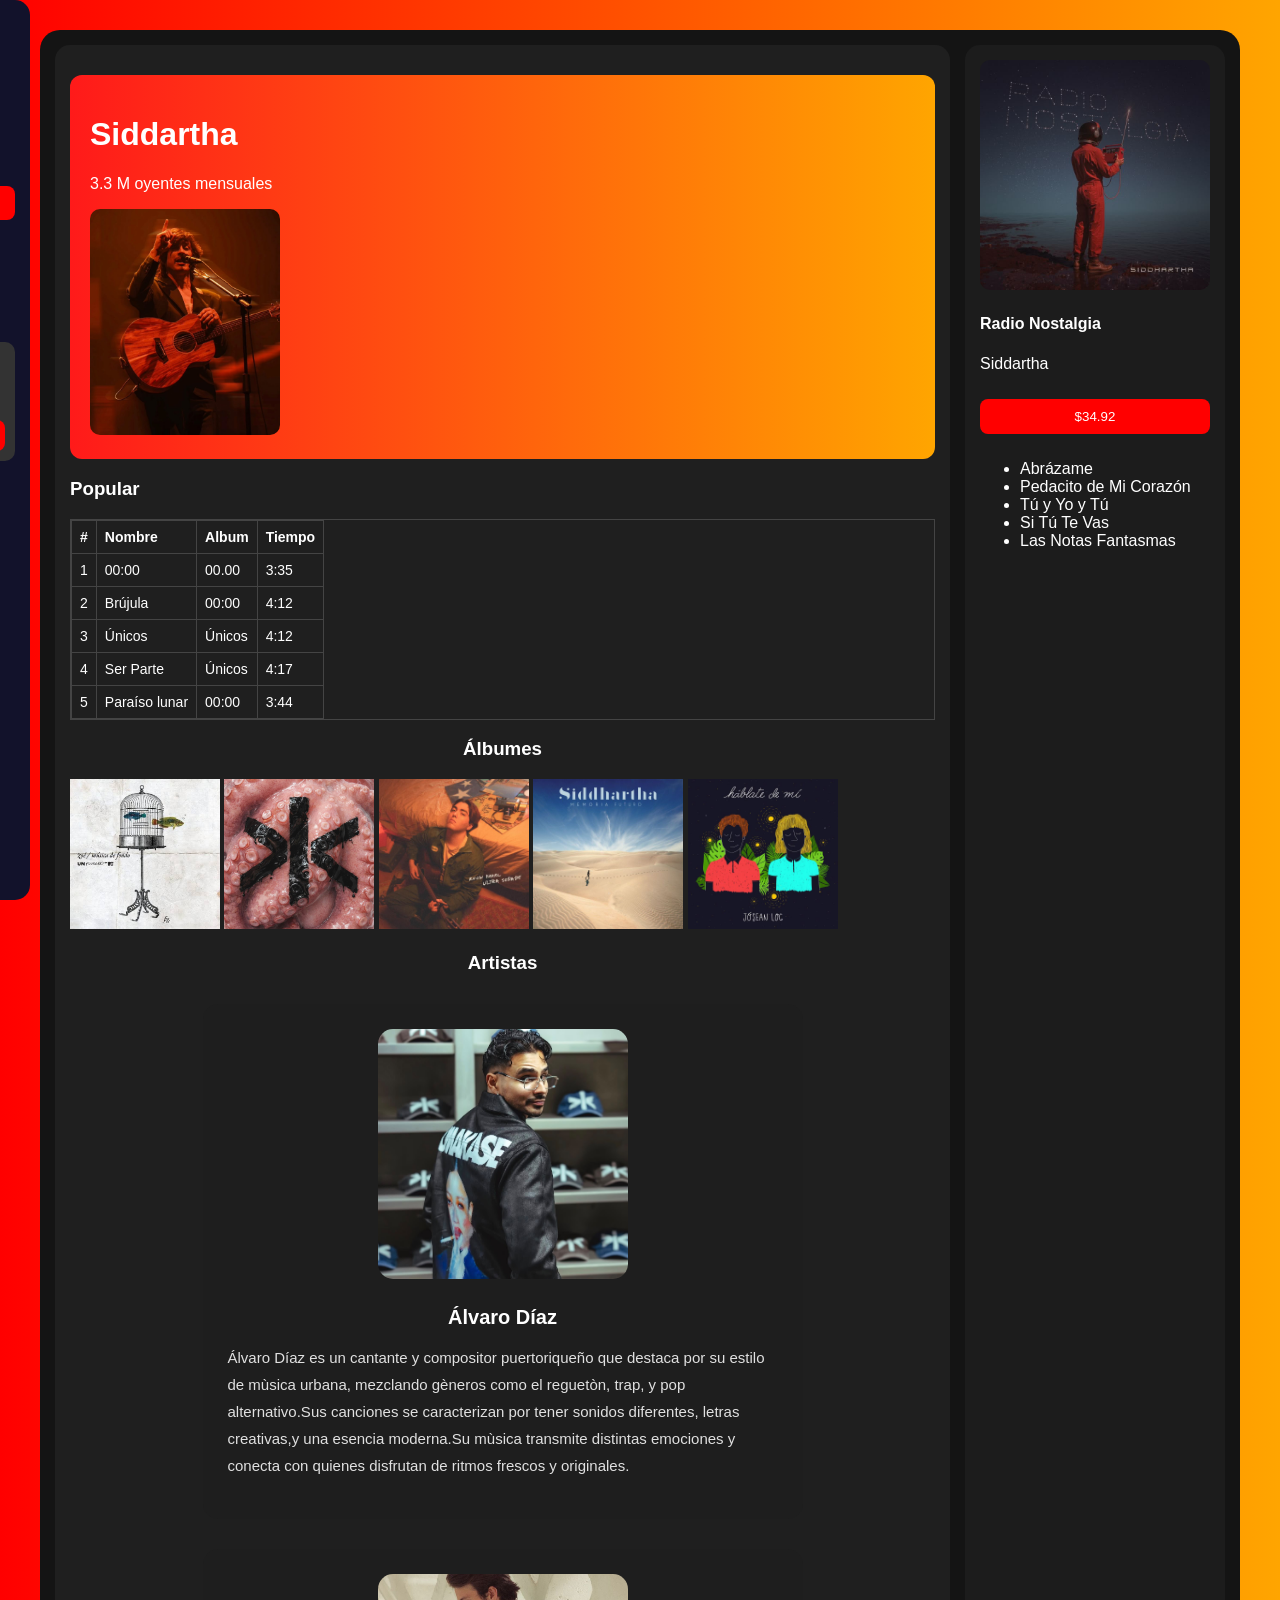
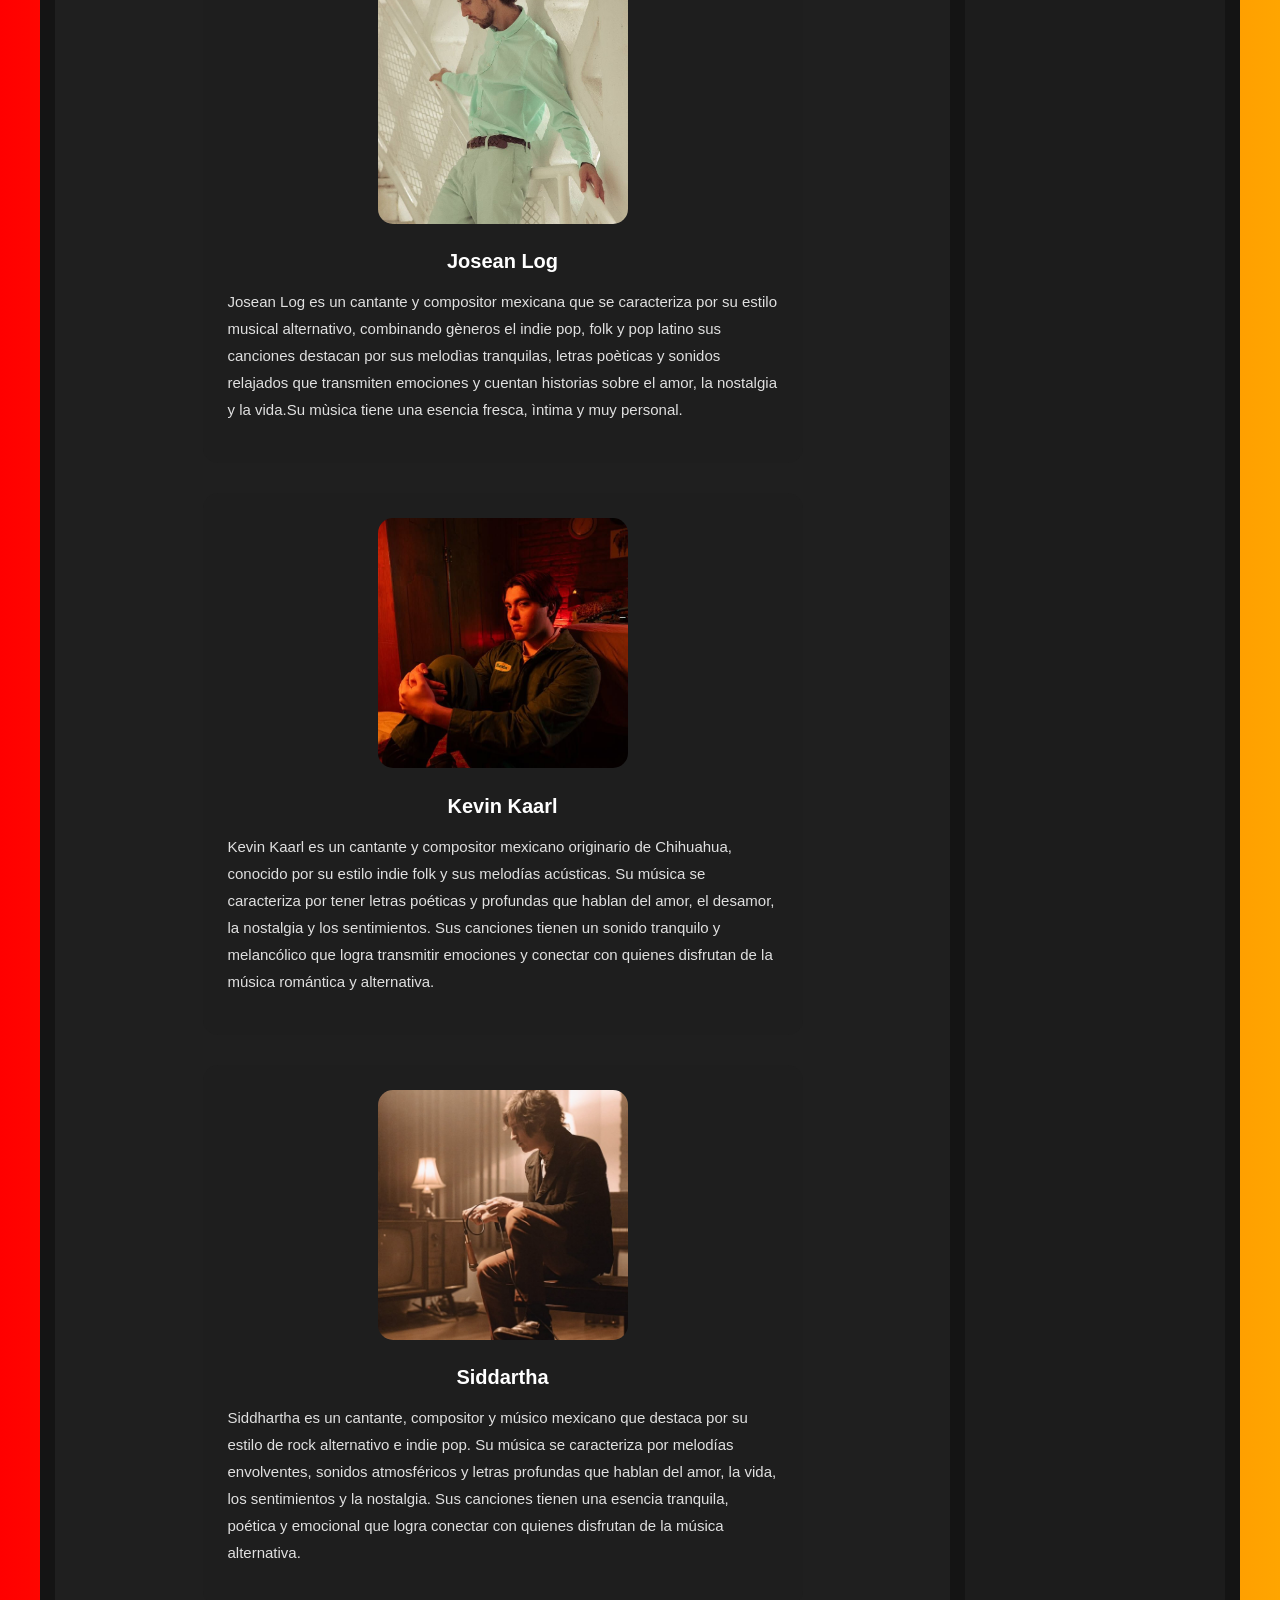
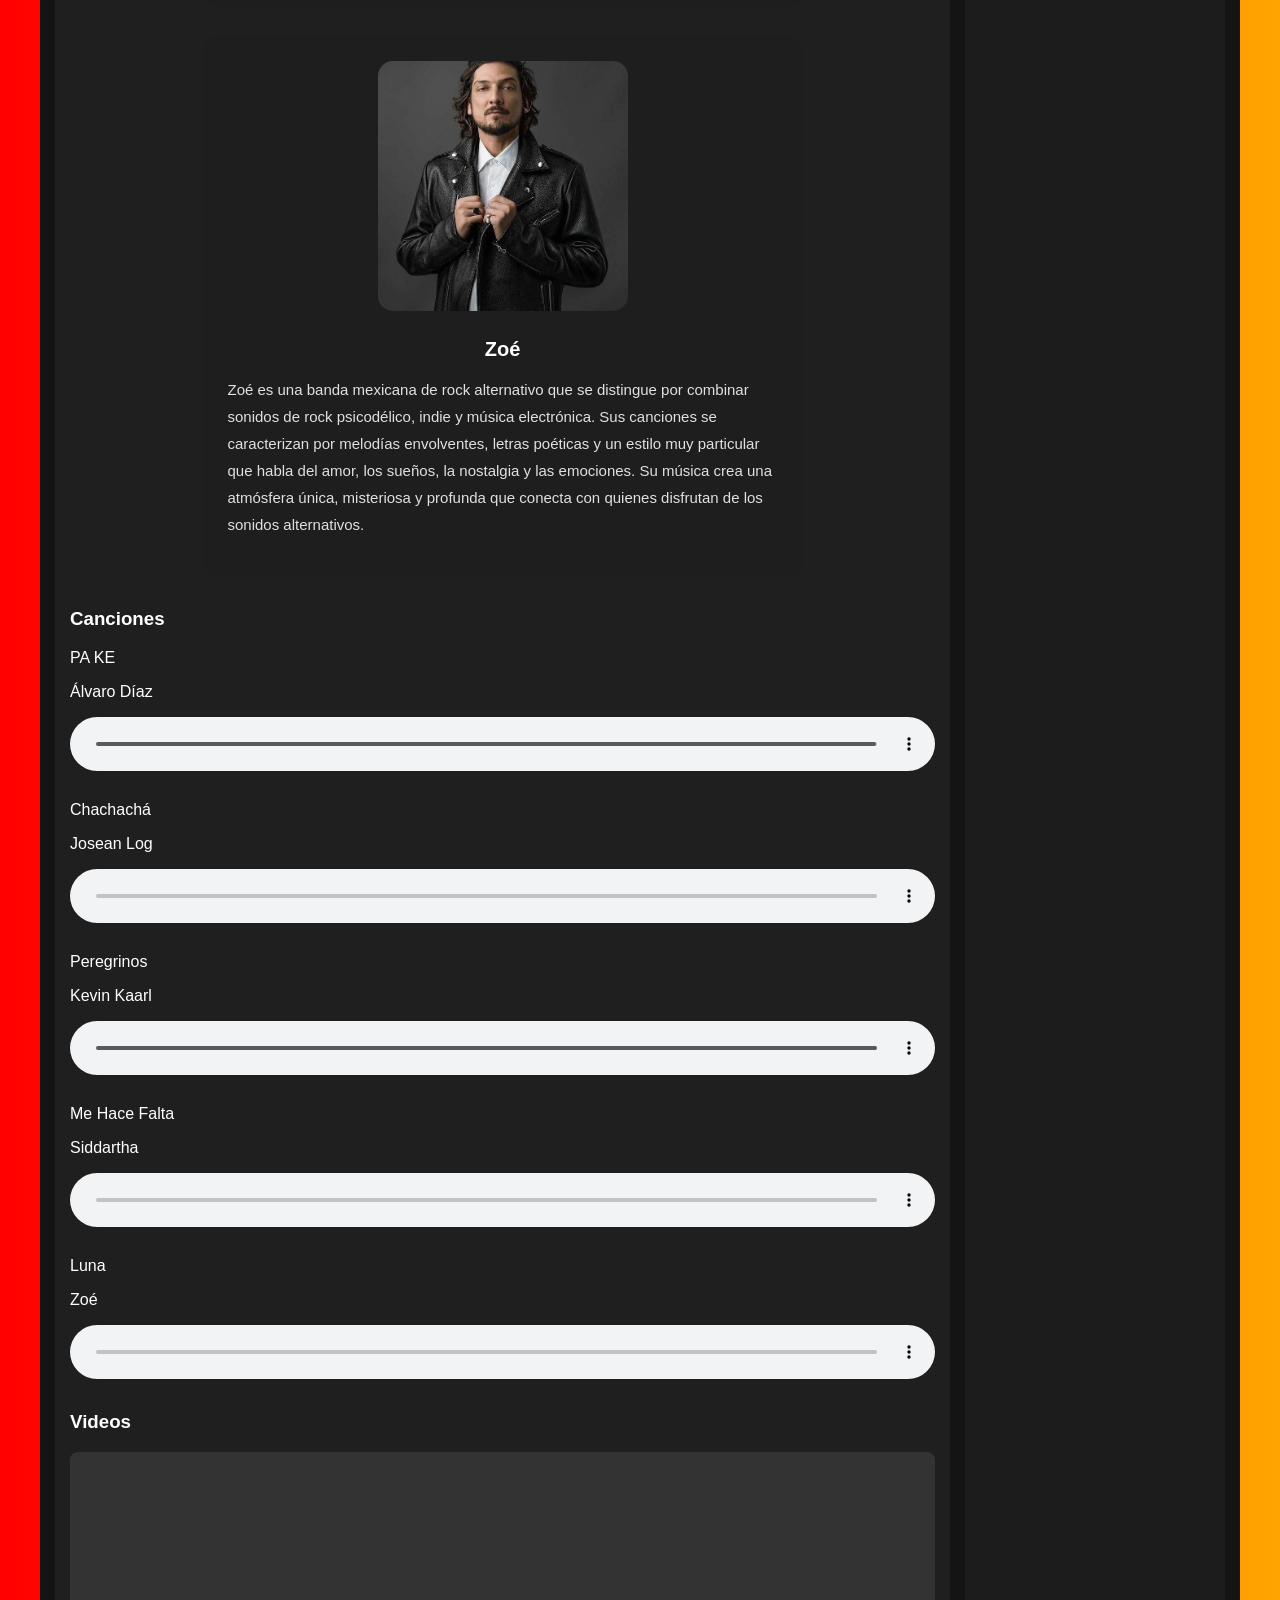
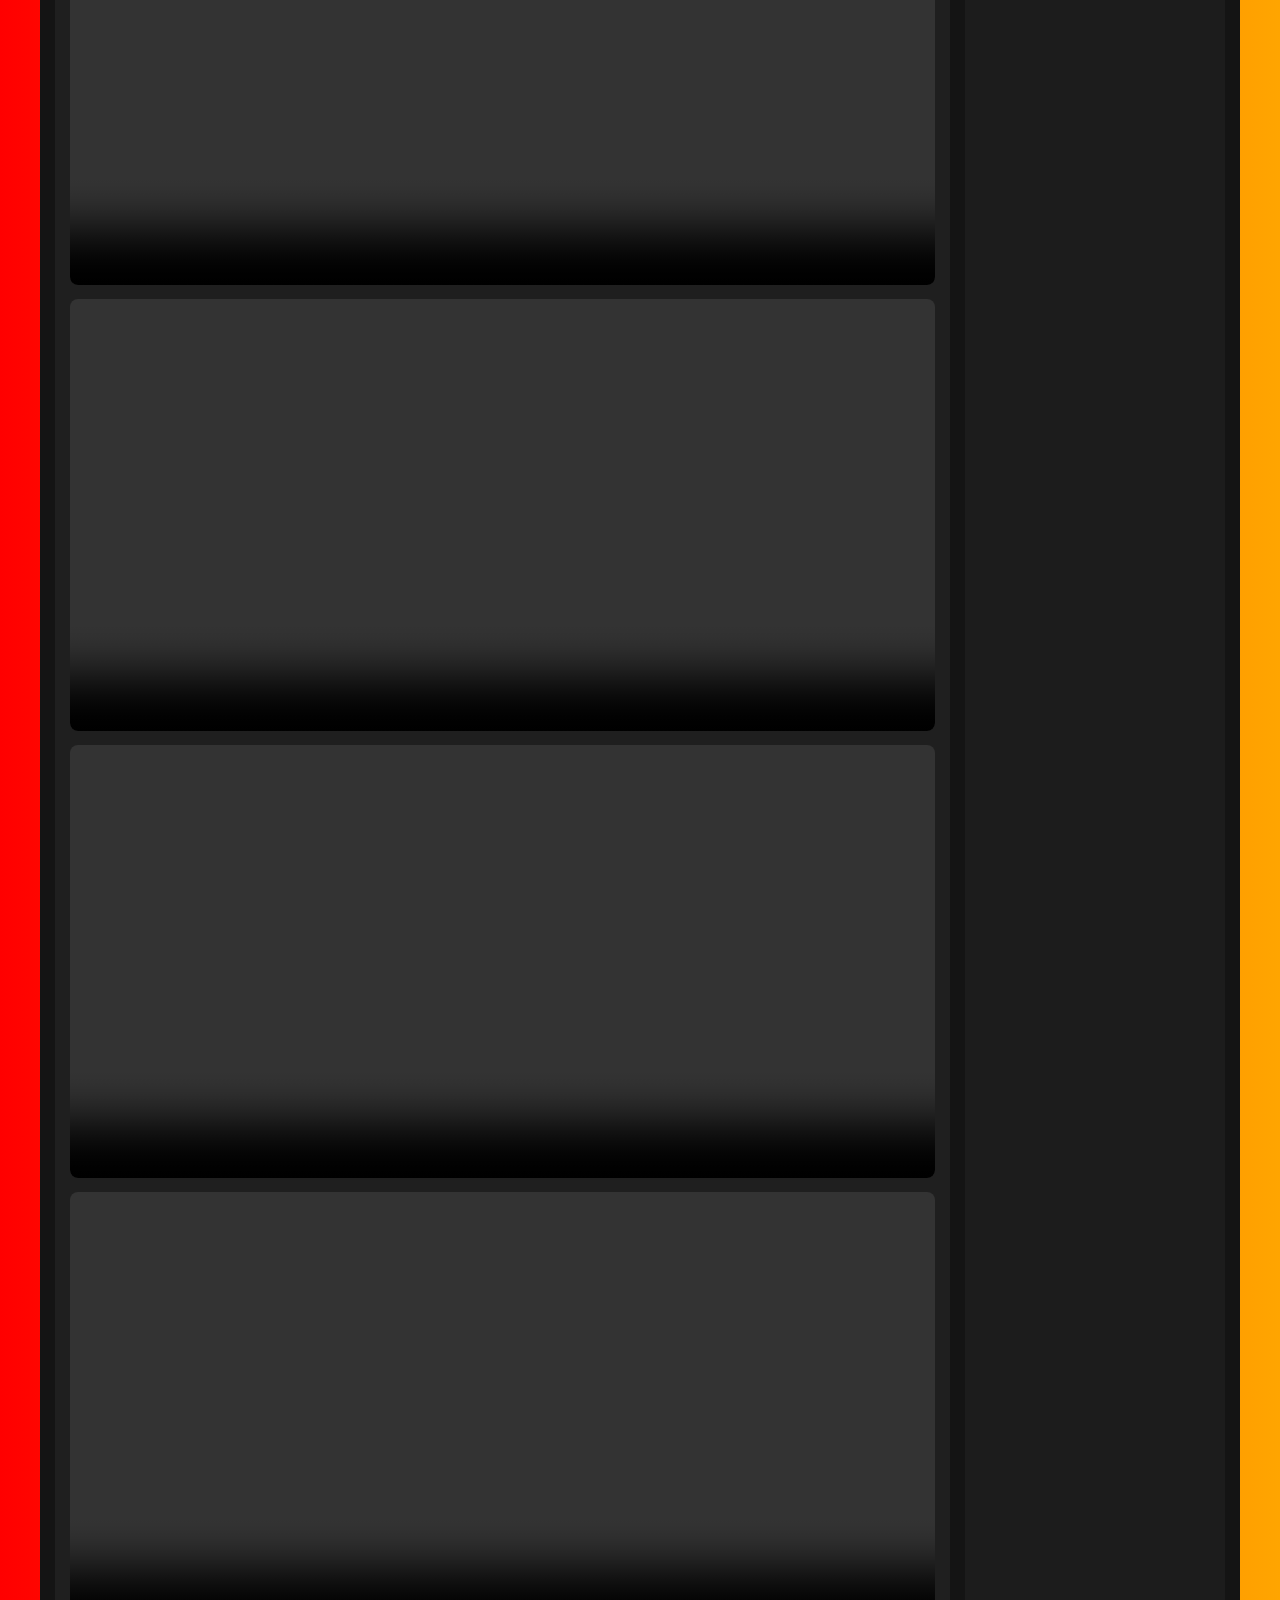
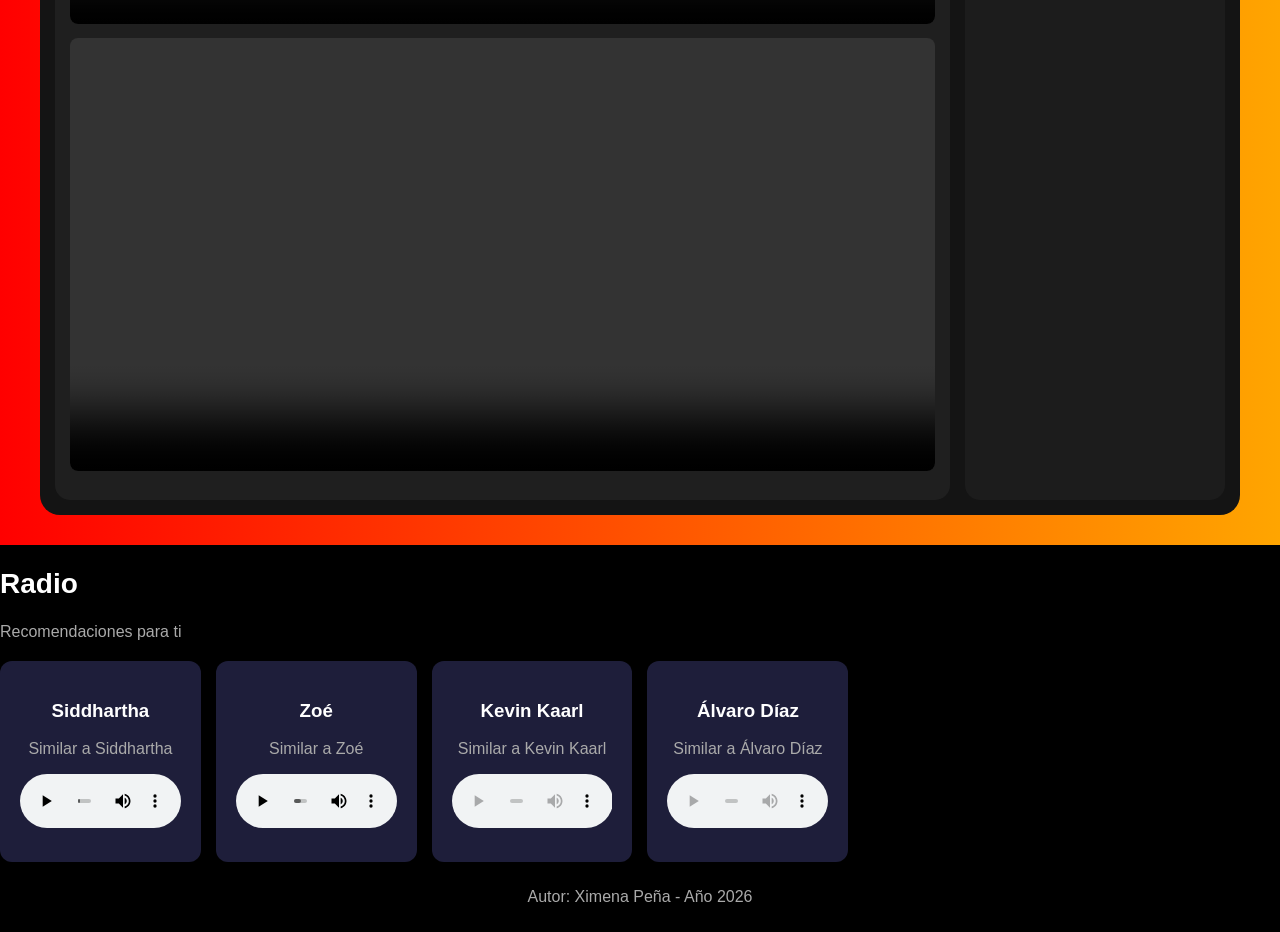
==== commit 6e32d21e: "Update index.html" ====
--- a/index.html
+++ b/index.html
@@ -4,39 +4,6 @@
     <meta charset="UTF-8">
     <title>Music Xim_Xim</title>
     <link rel="stylesheet" href="estilos.css">
-    <style>
-    * { box-sizing: border-box !important; }
-  html, body {
-    overflow-x: hidden !important;
-    width: 100% !important;
-    max-width: 100% !important;
-    margin: 0 !important;
-    padding: 0 !important;
-  }
-  /* ESTO QUITA LO QUE SOBRA DE LA TABLA, SEA COMO SE LLAME */
-  div, section, main, table {
-    max-width: 100% !important;
-    overflow-x: hidden !important;
-  }
-  table {
-    width: 100% !important;
-    display: block !important;
-    overflow-x: auto !important;
-    font-size: 12px !important;
-  }
-  td, th {
-    padding: 5px !important;
-    white-space: nowrap !important;
-  }
-  audio {
-    width: 100% !important;
-    max-width: 100% !important;
-  }
-  /* ESTO HACE QUE EL MENU SI SALGA */
-  .menu, .sidebar, nav, aside {
-    z-index: 9999 !important;
-  }
-</style>
 </head>
 <body>
 
@@ -85,7 +52,7 @@
 
       <!-- Tabla de canciones populares -->
       <h3>Popular</h3>
-      <table border="0">
+      <table border="1">
         <tr><th>#</th><th>Nombre</th><th>Album</th><th>Tiempo</th></tr>
         <tr><td>1</td><td>00:00</td><td>00.00</td><td>3:35</td></tr>
         <tr><td>2</td><td>Brújula</td><td>00:00</td><td>4:12</td></tr>
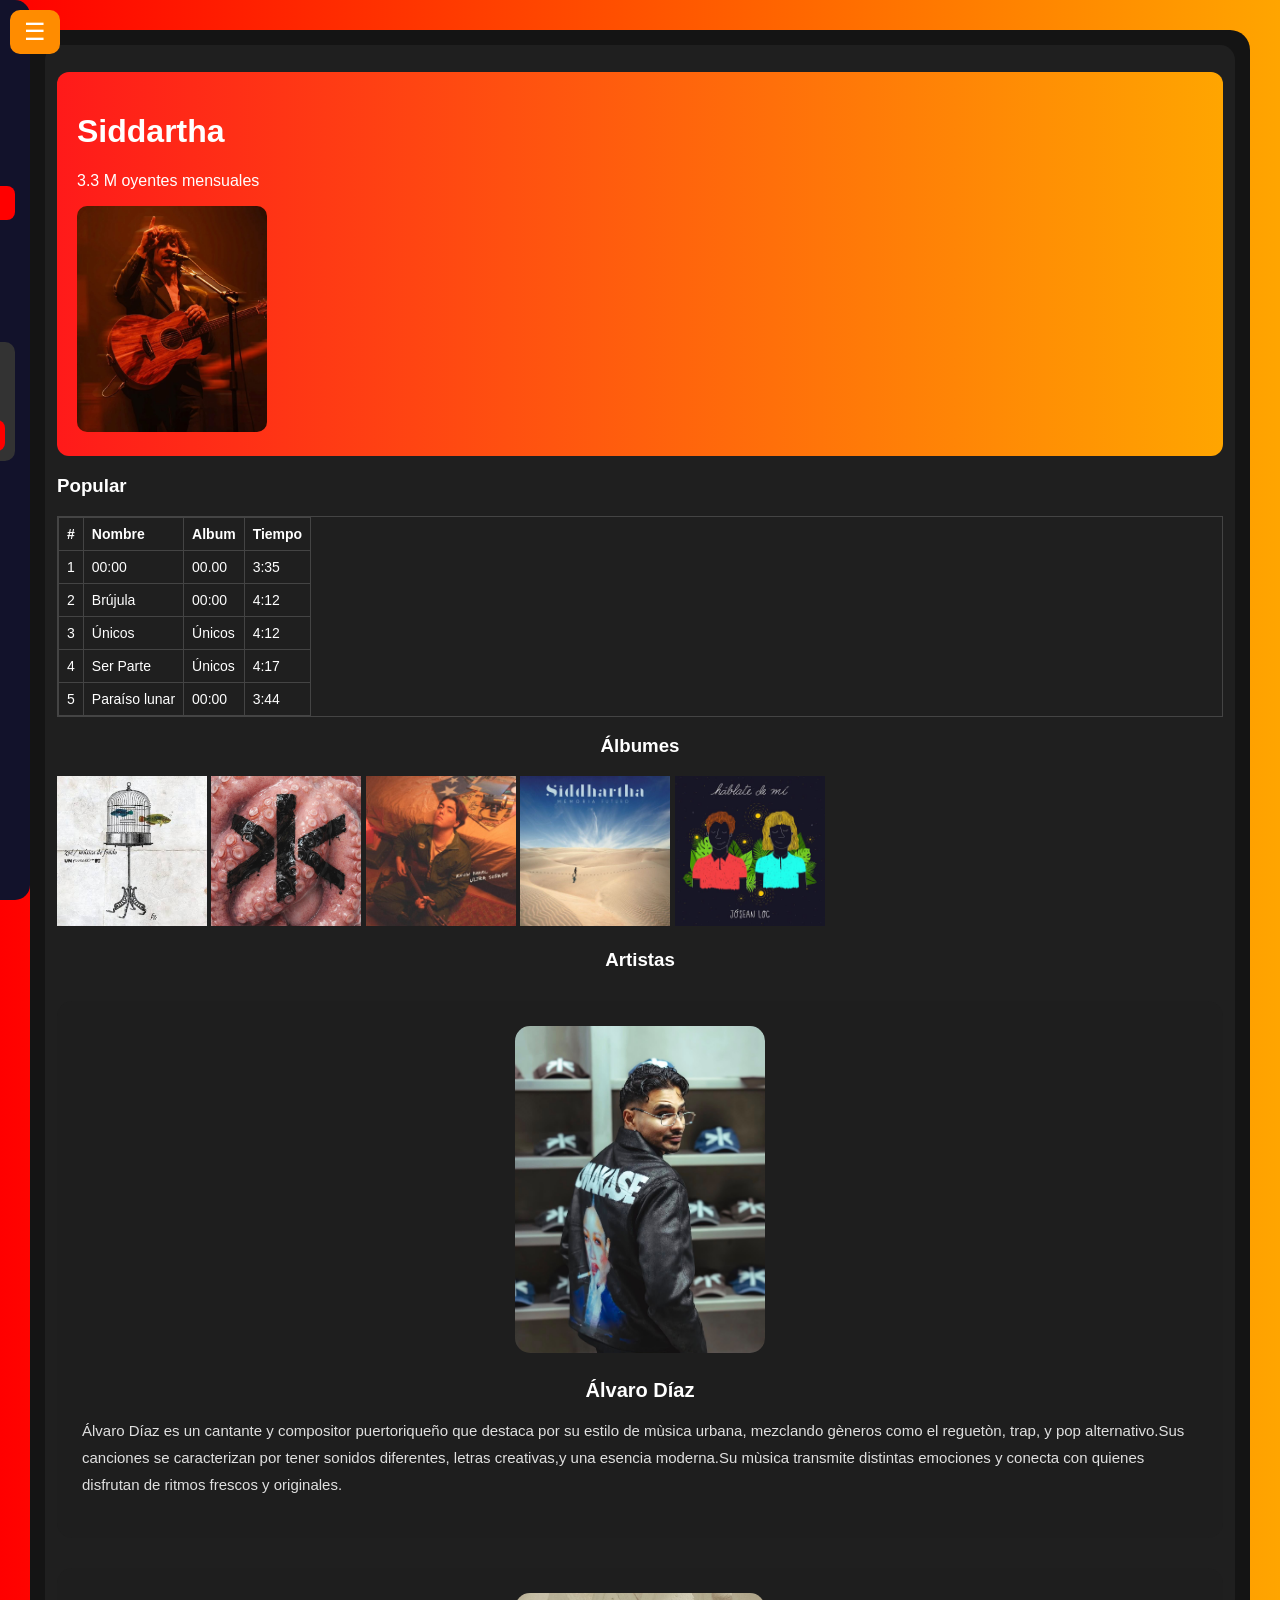
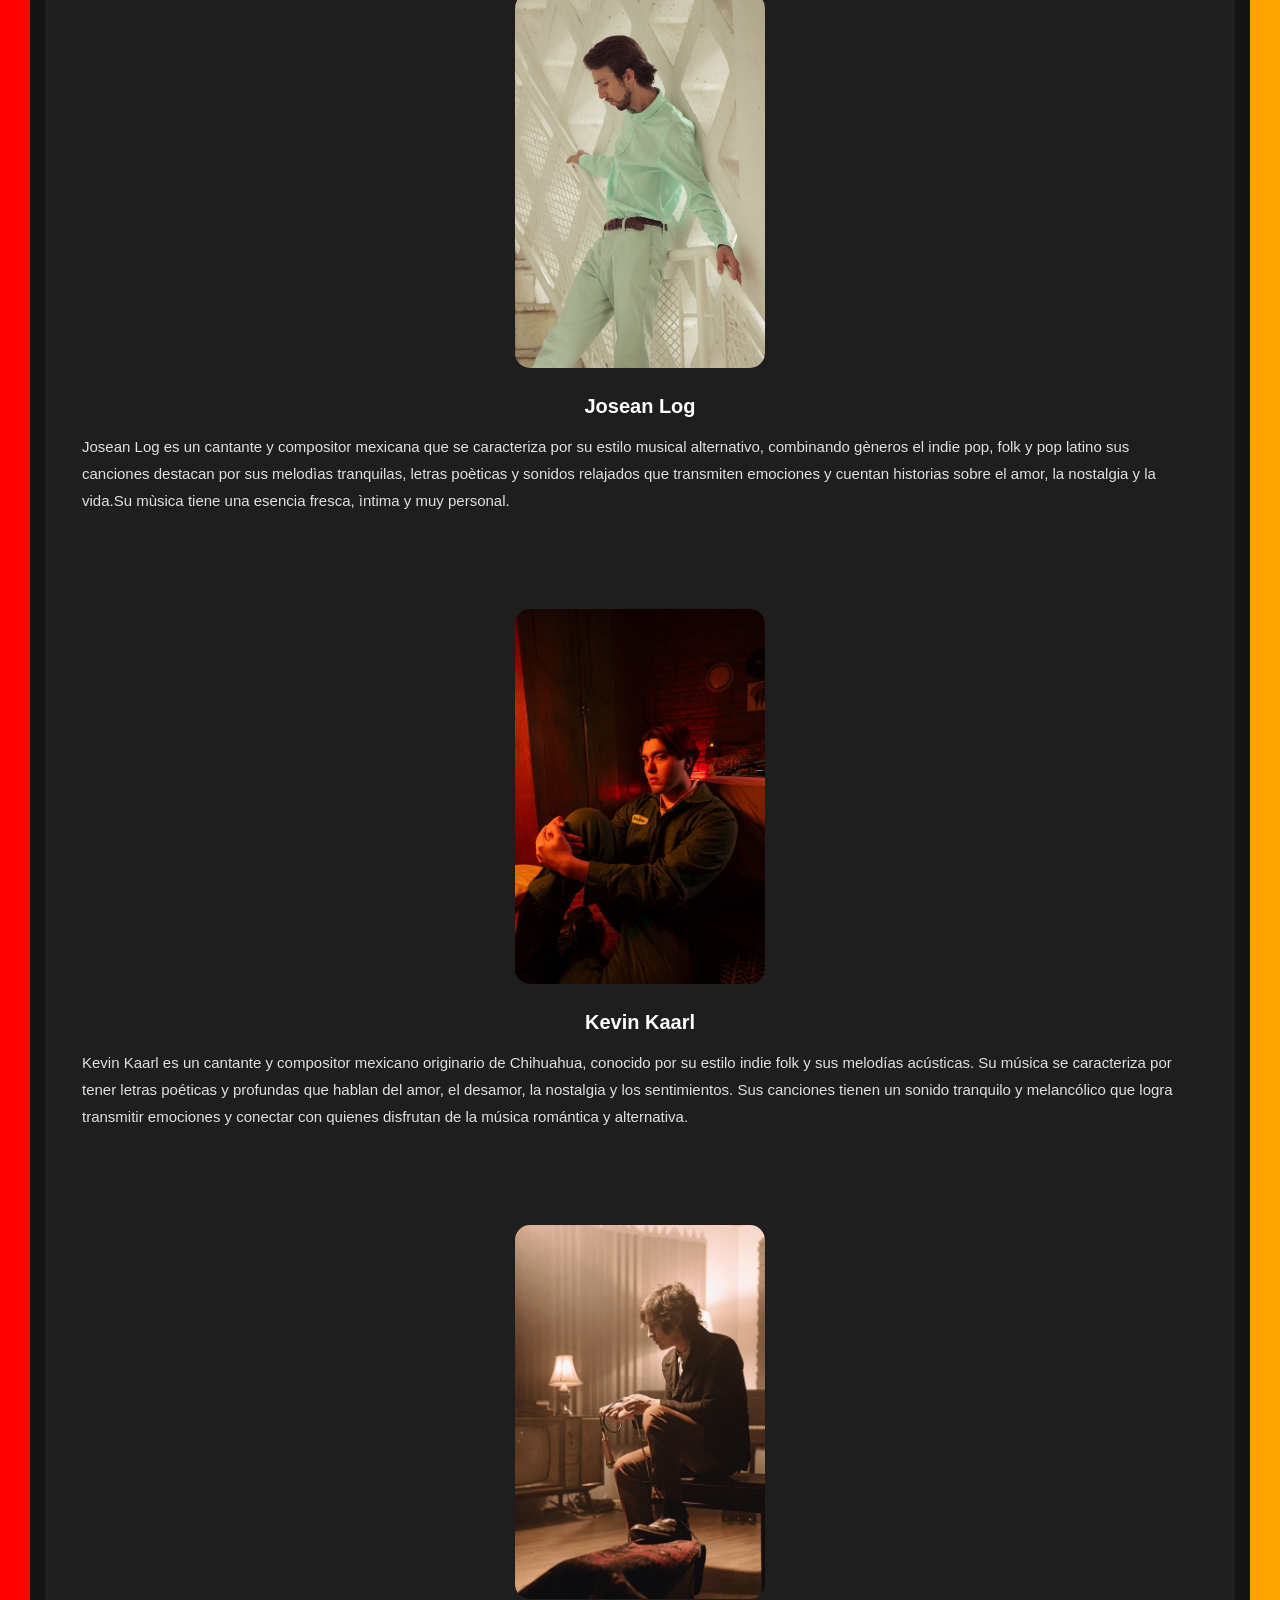
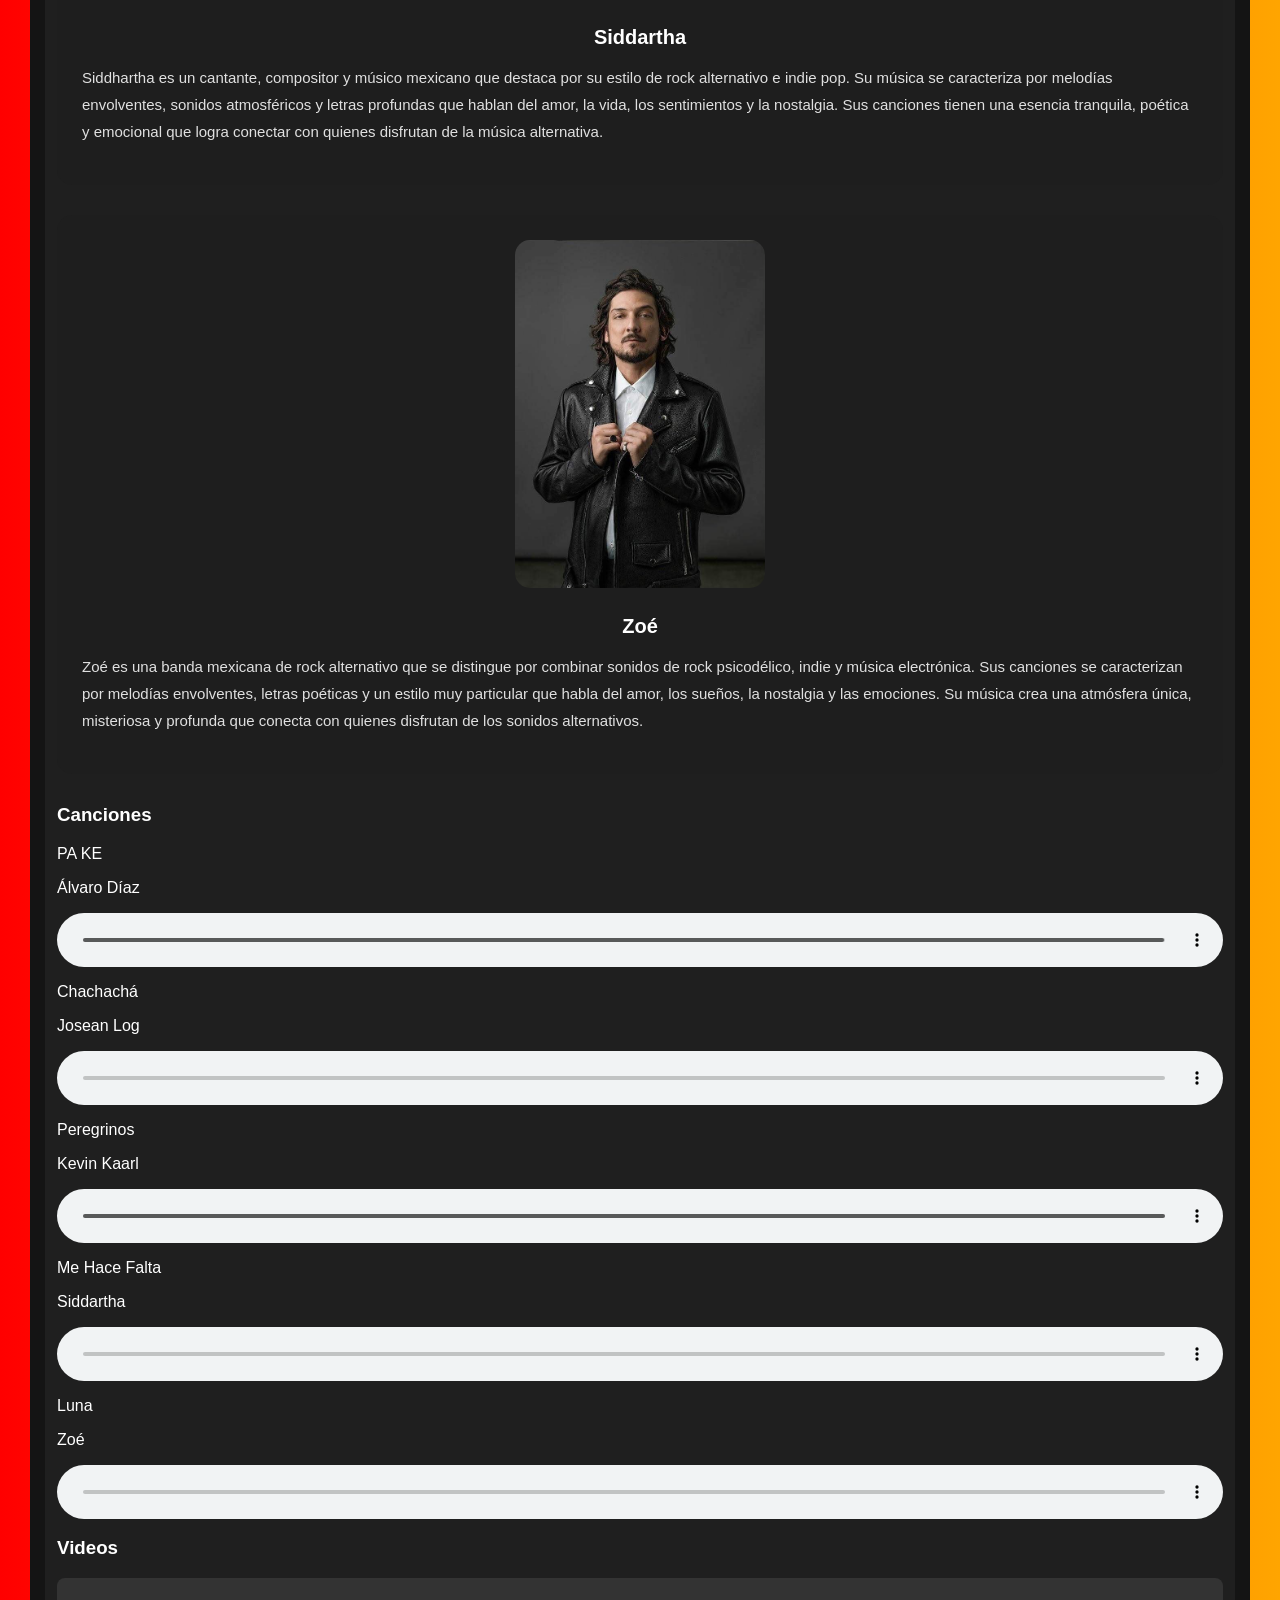
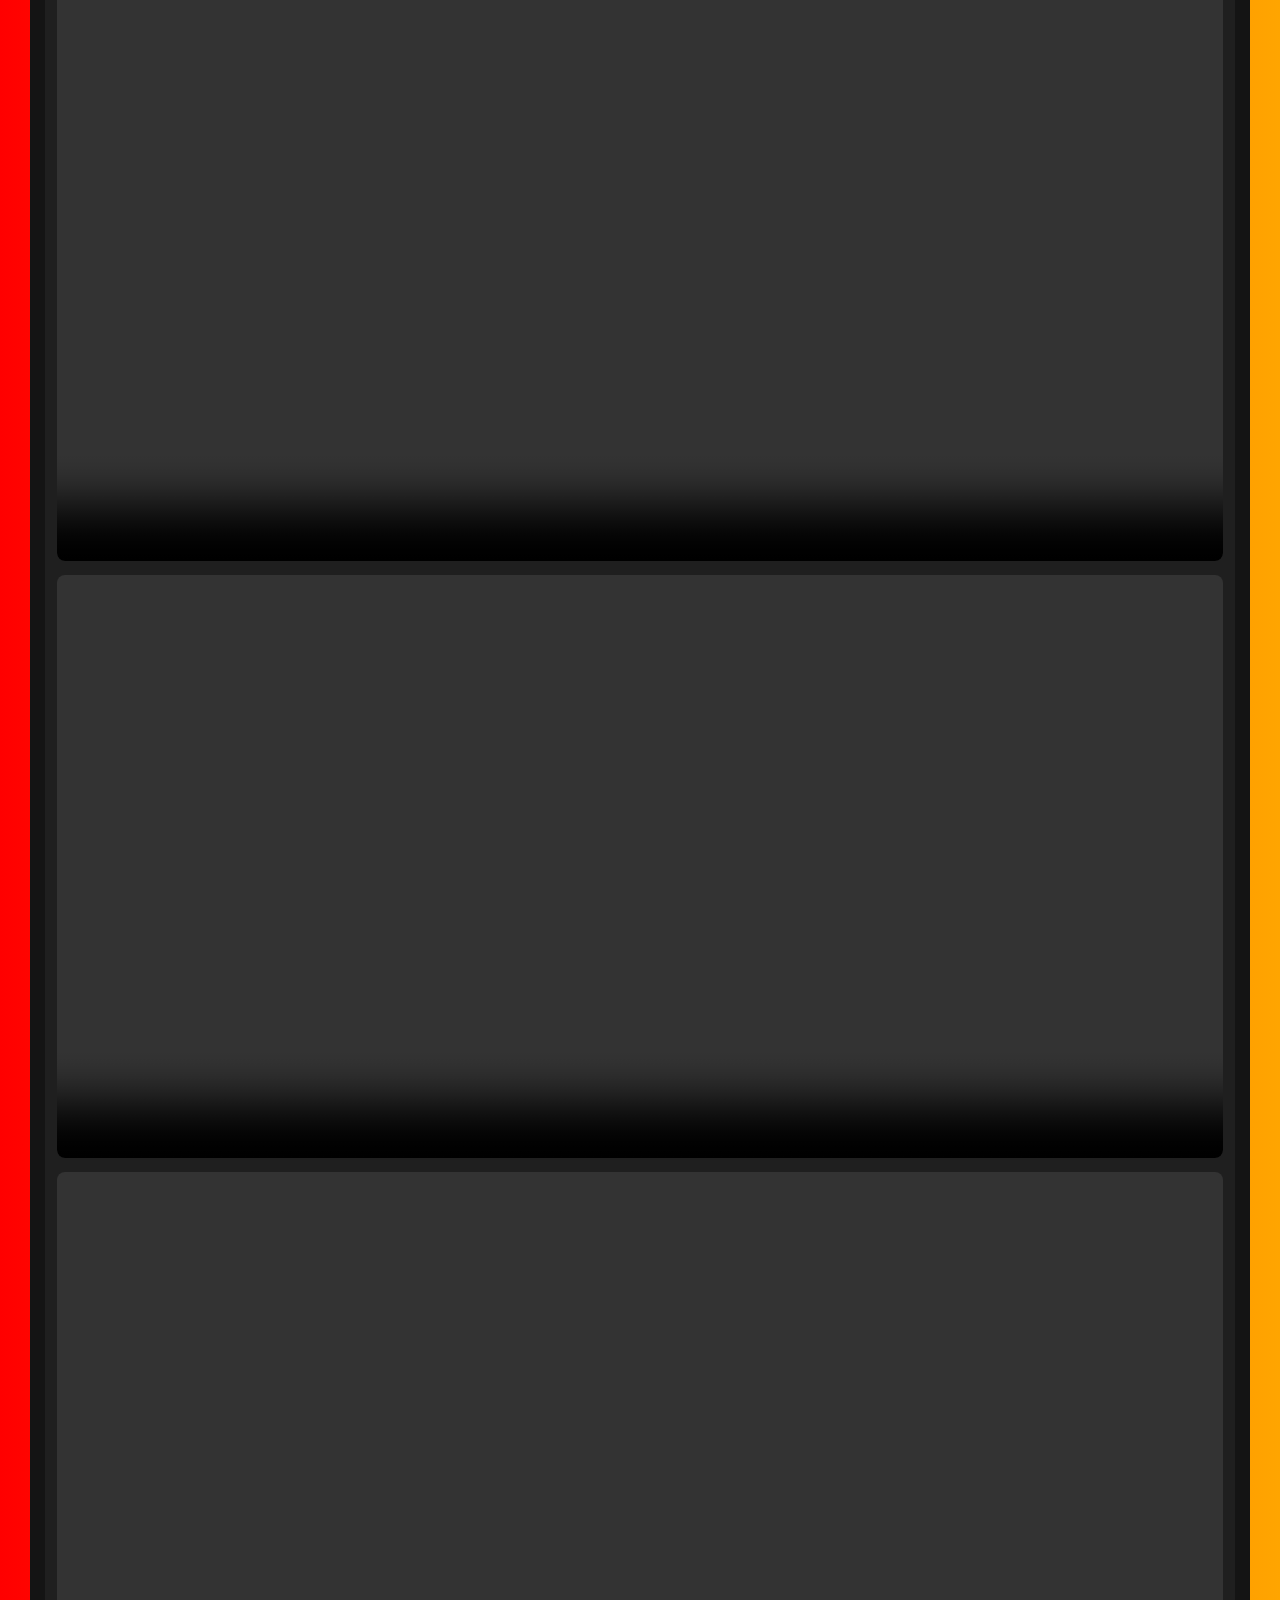
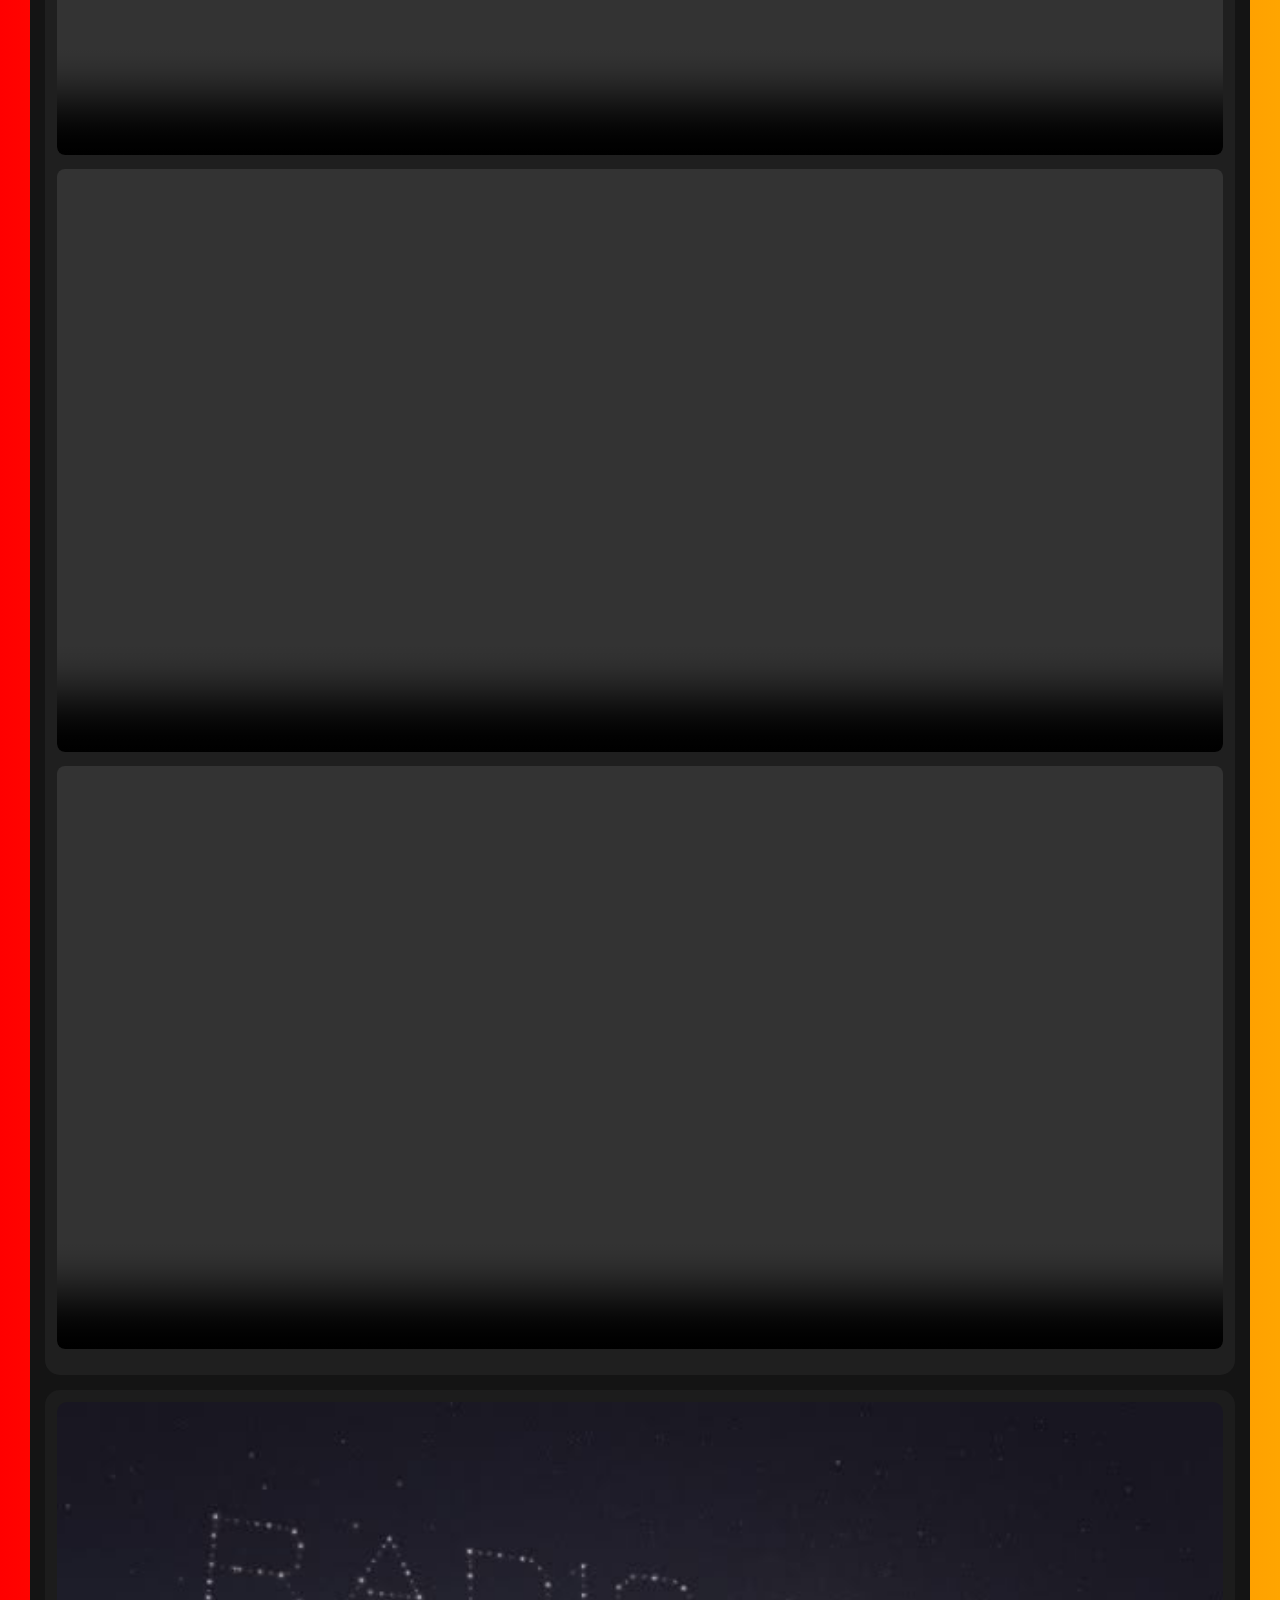
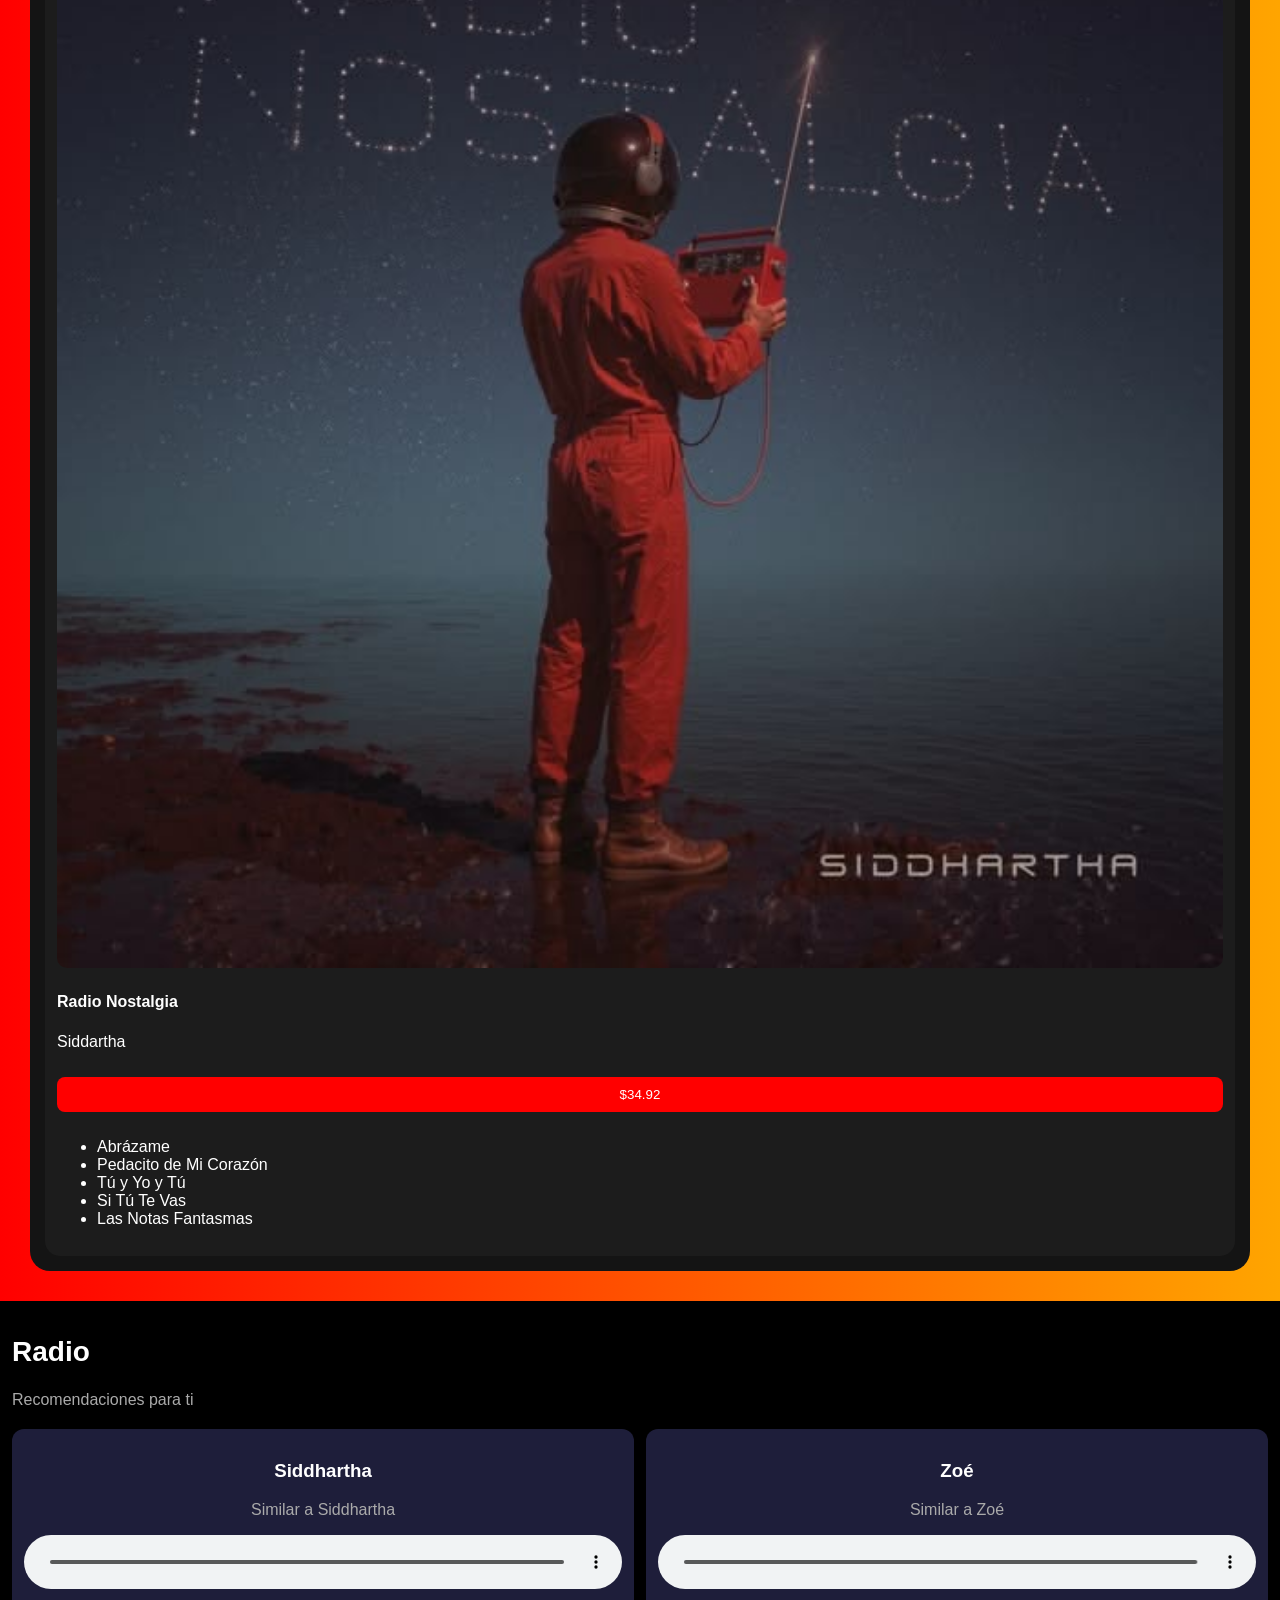
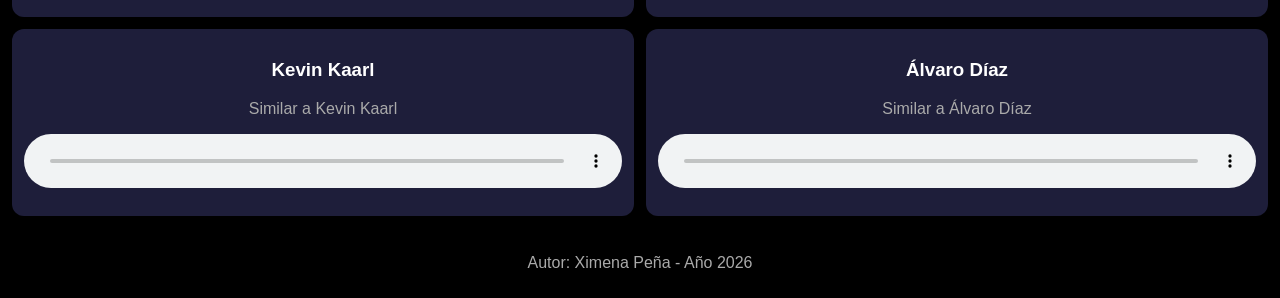
==== commit 9bef984e: "Update index.html" ====
--- a/index.html
+++ b/index.html
@@ -2,10 +2,39 @@
 <html lang="es">
 <head>
     <meta charset="UTF-8">
+    <meta name="viewport" content="width=device-width, initial-scale=1.0">
     <title>Music Xim_Xim</title>
     <link rel="stylesheet" href="estilos.css">
+<style>
+  *{box-sizing:border-box !important;}
+  html,body{overflow-x:hidden !important;width:100% !important;max-width:100% !important;margin:0 !important;padding:0 !important;}
+  .fondo{width:100% !important;max-width:100% !important;overflow-x:hidden !important;}
+  .caja{display:flex !important;flex-wrap:wrap !important;width:100% !important;max-width:100% !important;}
+  .centro{width:100% !important;max-width:100% !important;flex:1 !important;min-width:0 !important;padding:12px !important;}
+  .derecha{width:100% !important;max-width:100% !important;padding:12px !important;}
+  table{width:100% !important;max-width:100% !important;display:block !important;overflow-x:auto !important;font-size:13px !important;}
+  img,video{max-width:100% !important;height:auto !important;}
+  audio{width:100% !important;max-width:100% !important;display:block !important;margin:8px 0 16px 0 !important;}
+  #radio{width:100% !important;max-width:100% !important;padding:12px !important;}
+  .radio-grid{display:grid !important;grid-template-columns:1fr 1fr !important;gap:12px !important;width:100% !important;}
+  .radio-card{width:100% !important;max-width:100% !important;min-width:0 !important;padding:12px !important;}
+  .tarjeta{width:100% !important;max-width:100% !important;}
+  /* MENU */
+  #btn-menu{position:fixed;top:10px;left:10px;z-index:10000;font-size:24px;background:#ff8c00;color:white;border:none;padding:8px 14px;border-radius:10px;cursor:pointer;}
+  .sub-menu{display:none;}
+  .sub-menu.mostrar{display:block;}
+  @media (max-width:768px){
+    .caja{flex-direction:column !important;}
+    #menu-lateral{position:fixed !important;left:-100% !important;top:0 !important;height:100% !important;width:82% !important;max-width:300px !important;z-index:9999 !important;transition:0.3s !important;overflow-y:auto !important;padding-top:60px !important;}
+    #menu-lateral.abierto{left:0 !important;}
+    .centro{padding-top:55px !important;}
+    .radio-grid{grid-template-columns:1fr !important;}
+    .banner img{width:100% !important;max-width:190px !important;}
+  }
+</style>
 </head>
 <body>
+<button id="btn-menu" onclick="document.getElementById('menu-lateral').classList.toggle('abierto')">☰</button>
 
 <!-- Fondo naranja de afuera -->
 <div class="fondo">
@@ -22,7 +51,7 @@
       <p>Biblioteca</p>
       <!-- Menu desplegable -->
       <div class="desplegable">
-        <a href="#Artistas" class="boton-rojo">Artistas ▼</a>
+        <a href="#Artistas" class="boton-rojo" onclick="document.querySelector('.sub-menu').classList.toggle('mostrar'); return false;">Artistas ▼</a>
         <div class="sub-menu">
           <a href="#artista1">Álvaro Díaz</a>
           <a href="#artista2">Josean Log</a>
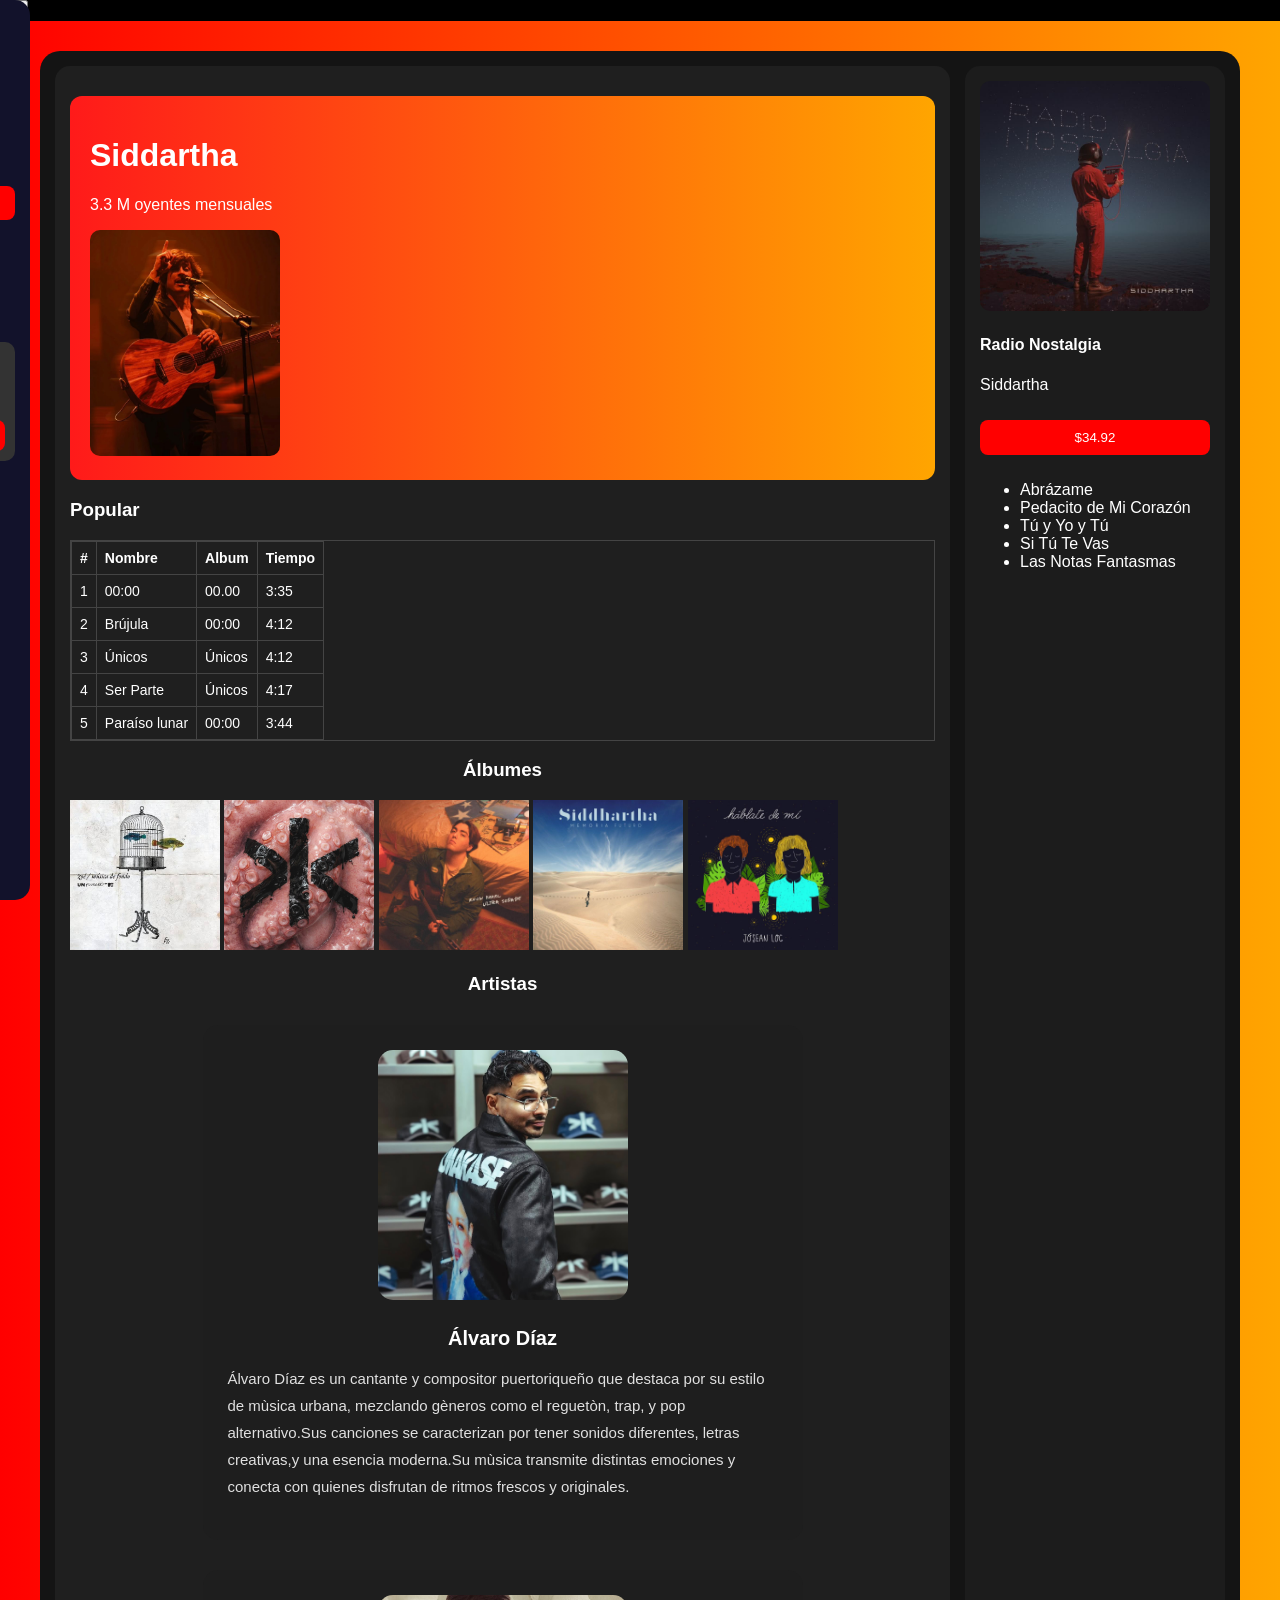
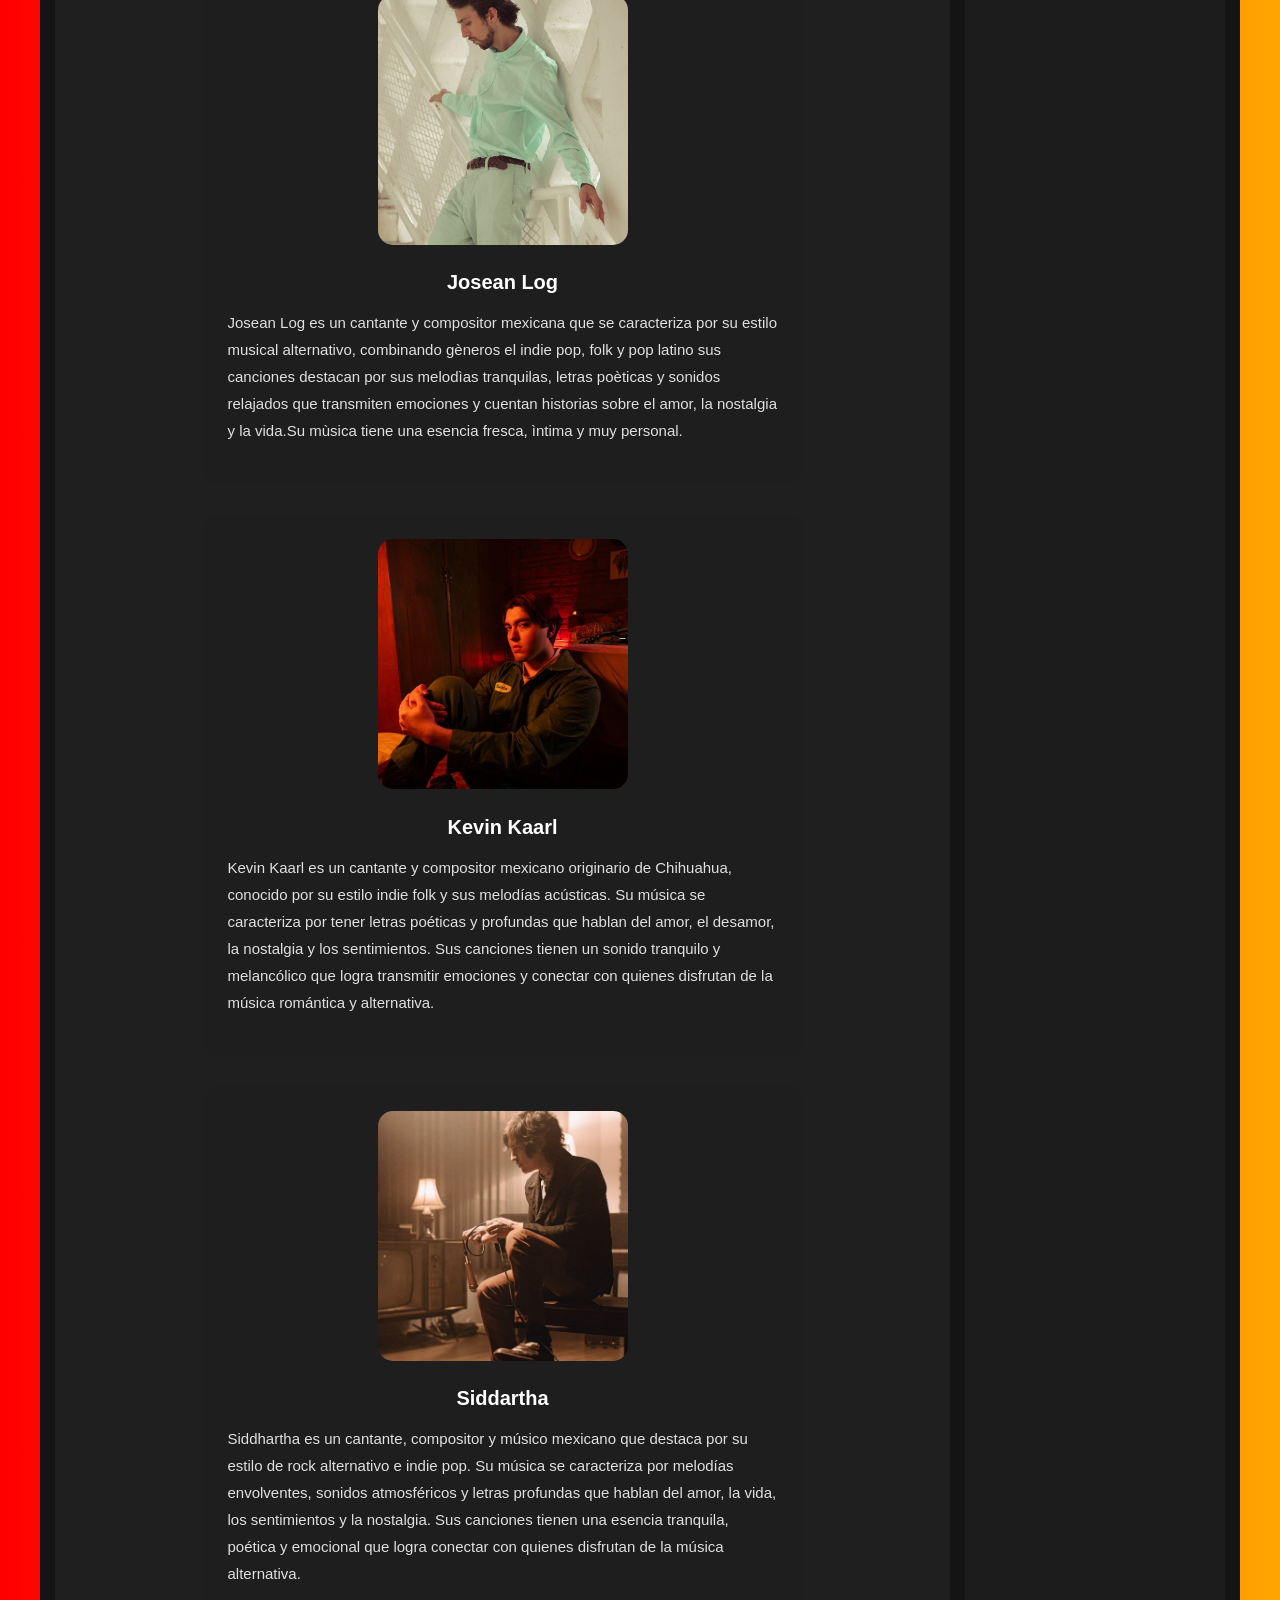
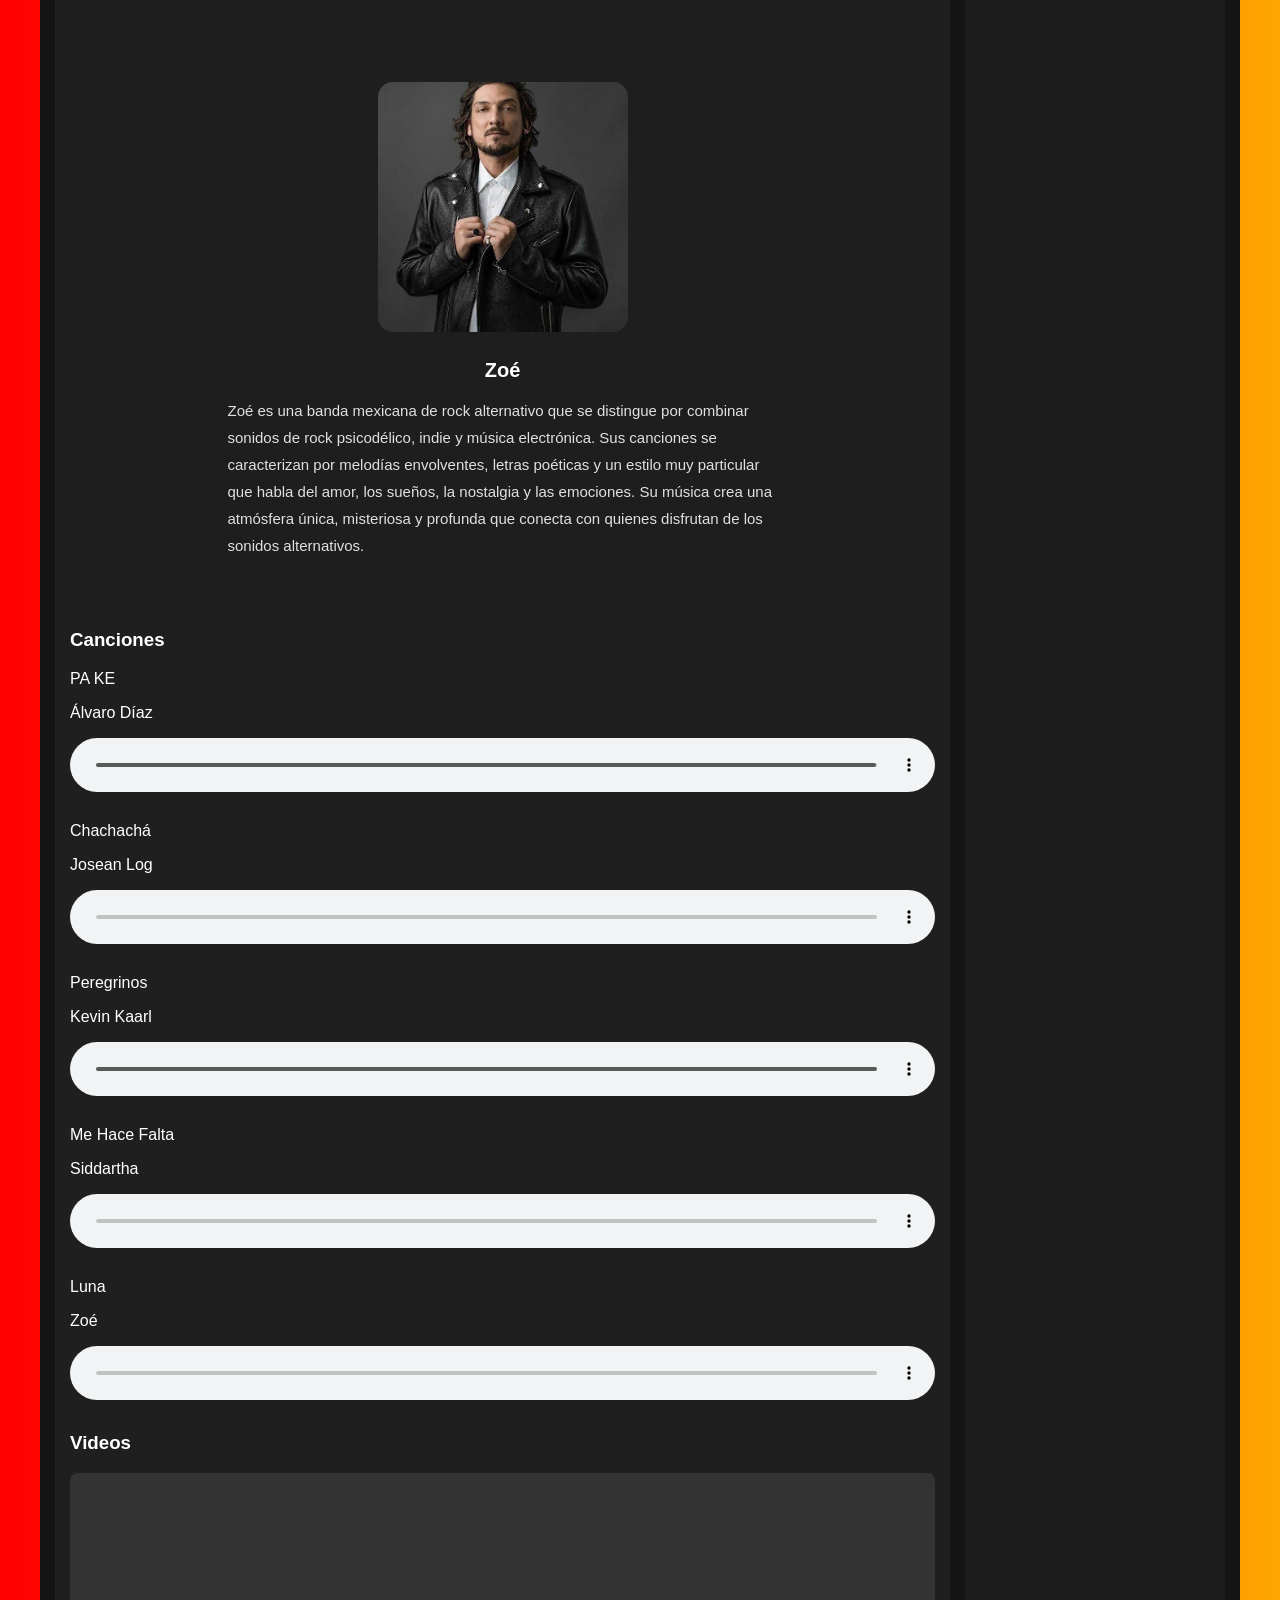
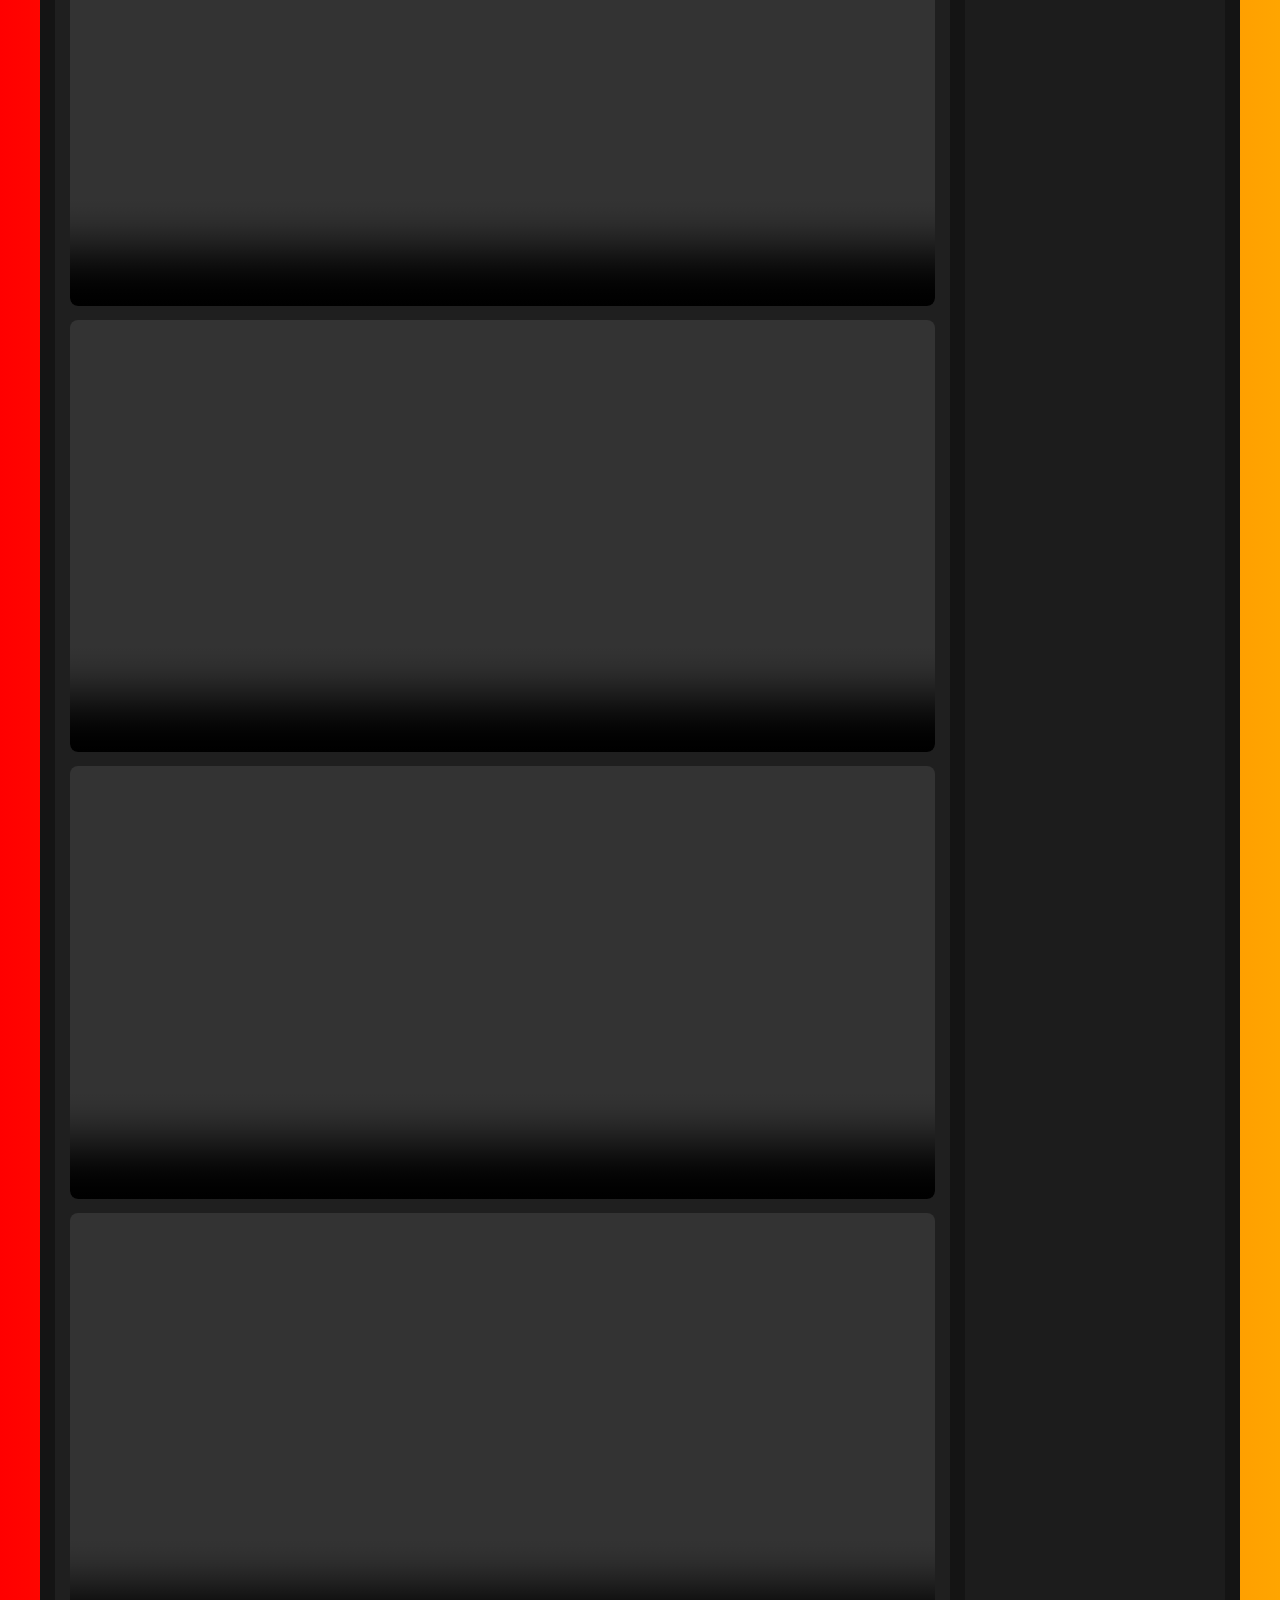
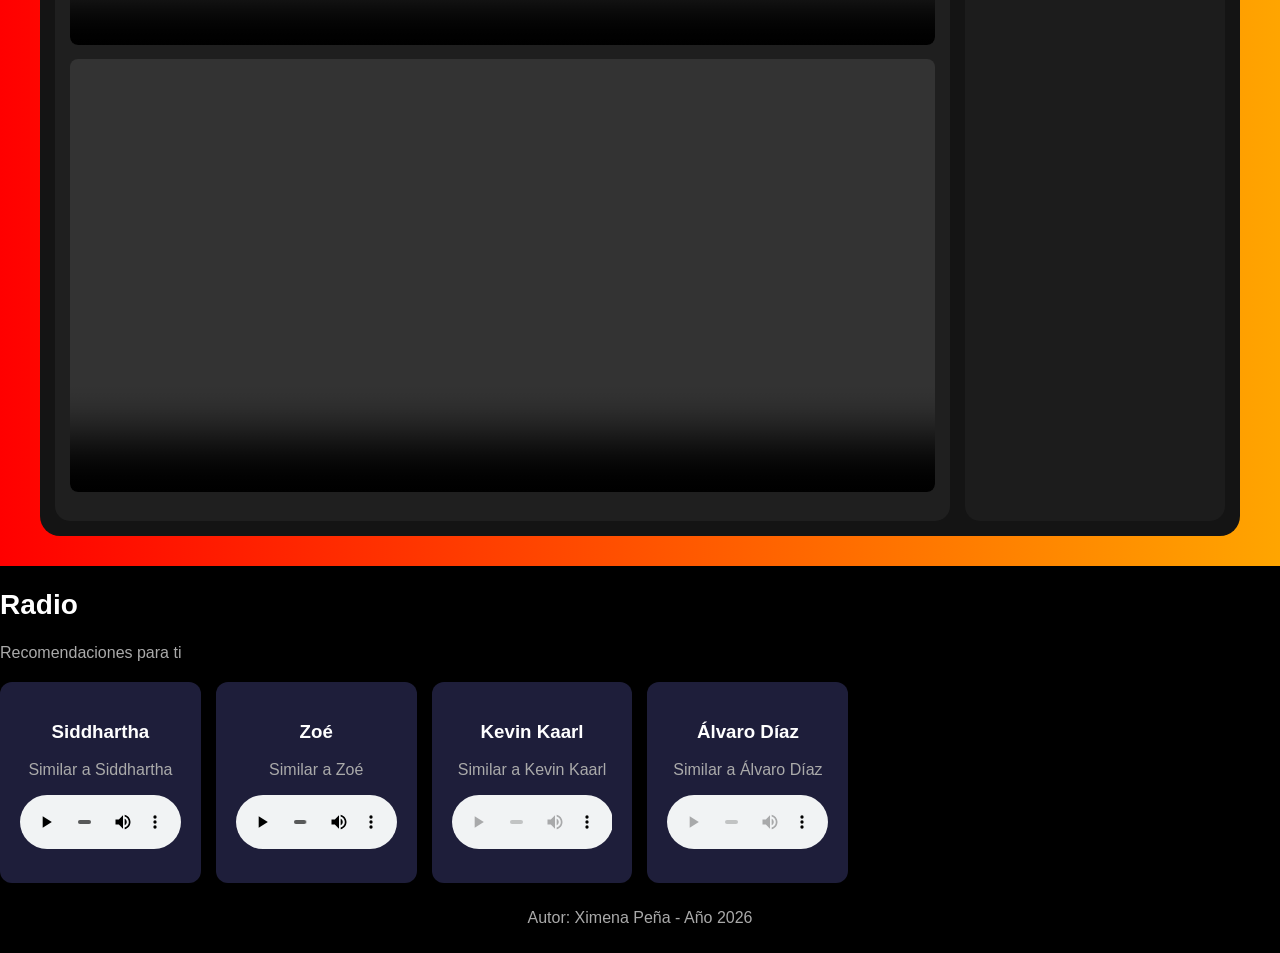
==== commit 0659b607: "Update index.html" ====
--- a/index.html
+++ b/index.html
@@ -5,51 +5,18 @@
     <meta name="viewport" content="width=device-width, initial-scale=1.0">
     <title>Music Xim_Xim</title>
     <link rel="stylesheet" href="estilos.css">
-<style>
-  *{box-sizing:border-box !important;}
-  html,body{overflow-x:hidden !important;width:100% !important;max-width:100% !important;margin:0 !important;padding:0 !important;}
-  .fondo{width:100% !important;max-width:100% !important;overflow-x:hidden !important;}
-  .caja{display:flex !important;flex-wrap:wrap !important;width:100% !important;max-width:100% !important;}
-  .centro{width:100% !important;max-width:100% !important;flex:1 !important;min-width:0 !important;padding:12px !important;}
-  .derecha{width:100% !important;max-width:100% !important;padding:12px !important;}
-  table{width:100% !important;max-width:100% !important;display:block !important;overflow-x:auto !important;font-size:13px !important;}
-  img,video{max-width:100% !important;height:auto !important;}
-  audio{width:100% !important;max-width:100% !important;display:block !important;margin:8px 0 16px 0 !important;}
-  #radio{width:100% !important;max-width:100% !important;padding:12px !important;}
-  .radio-grid{display:grid !important;grid-template-columns:1fr 1fr !important;gap:12px !important;width:100% !important;}
-  .radio-card{width:100% !important;max-width:100% !important;min-width:0 !important;padding:12px !important;}
-  .tarjeta{width:100% !important;max-width:100% !important;}
-  /* MENU */
-  #btn-menu{position:fixed;top:10px;left:10px;z-index:10000;font-size:24px;background:#ff8c00;color:white;border:none;padding:8px 14px;border-radius:10px;cursor:pointer;}
-  .sub-menu{display:none;}
-  .sub-menu.mostrar{display:block;}
-  @media (max-width:768px){
-    .caja{flex-direction:column !important;}
-    #menu-lateral{position:fixed !important;left:-100% !important;top:0 !important;height:100% !important;width:82% !important;max-width:300px !important;z-index:9999 !important;transition:0.3s !important;overflow-y:auto !important;padding-top:60px !important;}
-    #menu-lateral.abierto{left:0 !important;}
-    .centro{padding-top:55px !important;}
-    .radio-grid{grid-template-columns:1fr !important;}
-    .banner img{width:100% !important;max-width:190px !important;}
-  }
-</style>
 </head>
 <body>
 <button id="btn-menu" onclick="document.getElementById('menu-lateral').classList.toggle('abierto')">☰</button>
 
-<!-- Fondo naranja de afuera -->
 <div class="fondo">
-
-  <!-- Caja oscura principal -->
   <div class="caja">
-    <!-- MENU IZQUIERDO -->
     <div class="menu" id="menu-lateral">
       <h2>Music Xim_Xim</h2>
       <p>Principal</p>
       <a href="#">Inicio</a>
       <a href="#radio">Radio</a>
-
       <p>Biblioteca</p>
-      <!-- Menu desplegable -->
       <div class="desplegable">
         <a href="#Artistas" class="boton-rojo" onclick="document.querySelector('.sub-menu').classList.toggle('mostrar'); return false;">Artistas ▼</a>
         <div class="sub-menu">
@@ -69,17 +36,13 @@
       </div>
     </div>
 
-    <!-- PARTE DEL CENTRO -->
     <div class="centro">
-
-      <!-- Banner grande del artista -->
       <div class="banner">
         <h1>Siddartha</h1>
         <p>3.3 M oyentes mensuales</p>
         <img src="Album/album7.jpeg" width="190">
       </div>
 
-      <!-- Tabla de canciones populares -->
       <h3>Popular</h3>
       <table border="1">
         <tr><th>#</th><th>Nombre</th><th>Album</th><th>Tiempo</th></tr>
@@ -90,7 +53,6 @@
         <tr><td>5</td><td>Paraíso lunar</td><td>00:00</td><td>3:44</td></tr>
       </table>
 
-      <!-- 5 IMAGENES / DISCOS -->
       <h3 id="discos">Álbumes</h3>
       <img src="Album/album1.jpeg" width="150">
       <img src="Album/album2.jpeg" width="150">
@@ -98,7 +60,6 @@
       <img src="Album/album4.jpeg" width="150">
       <img src="Album/album5.jpeg" width="150">
 
-      <!-- 5 ARTISTAS -->
       <h3 id="artistas">Artistas</h3>
       <div class="tarjeta" id="artista1">
         <img src="Artistas/artista1.jpeg" width="150">
@@ -126,35 +87,31 @@
         <p>Zoé es una banda mexicana de rock alternativo que se distingue por combinar sonidos de rock psicodélico, indie y música electrónica. Sus canciones se caracterizan por melodías envolventes, letras poéticas y un estilo muy particular que habla del amor, los sueños, la nostalgia y las emociones. Su música crea una atmósfera única, misteriosa y profunda que conecta con quienes disfrutan de los sonidos alternativos.</p>
       </div>
 
-      <!-- 5 AUDIOS -->
       <h3 id="canciones">Canciones</h3>
       <p>PA KE</p>
       <p>Álvaro Díaz</p>
-      <audio controls style="width:100%" src="Audios/pake.mpeg.mpeg"></audio>
+      <audio controls src="Audios/pake.mpeg.mpeg"></audio>
       <p>Chachachá</p>
       <p>Josean Log</p>
-      <audio controls style="width:100%" src="Audios/chachacha.mp4.mp4"></audio>
+      <audio controls src="Audios/chachacha.mp4.mp4"></audio>
       <p>Peregrinos</p>
       <p>Kevin Kaarl</p>
-      <audio controls style="width:100%" src="Audios/peregrinos.mpeg.mpeg"></audio>
+      <audio controls src="Audios/peregrinos.mpeg.mpeg"></audio>
       <p>Me Hace Falta</p>
       <p>Siddartha</p>
-      <audio controls style="width:100%" src="Audios/falta.mp4.mp4"></audio>
+      <audio controls src="Audios/falta.mp4.mp4"></audio>
       <p>Luna</p>
       <p>Zoé</p>
-      <audio controls style="width:100%" src="Audios/luna.mp4.mp4"></audio>
+      <audio controls src="Audios/luna.mp4.mp4"></audio>
 
-      <!-- 5 VIDEOS -->
       <h3>Videos</h3>
       <video controls src="Videos/video1.mp4" width="200"></video>
       <video controls src="Videos/video2.mp4" width="200"></video>
       <video controls src="Videos/video3.mp4" width="200"></video>
       <video controls src="Videos/video4.mp4" width="200"></video>
       <video controls src="Videos/video5.mp4" width="200"></video>
-
     </div>
 
-    <!-- PARTE DE LA DERECHA -->
     <div class="derecha">
       <img src="Album/album6.jpeg" width="190">
       <h4>Radio Nostalgia</h4>
@@ -168,32 +125,28 @@
         <li>Las Notas Fantasmas</li>
       </ul>
     </div>
-
   </div>
 </div>
+
 <section id="radio">
   <h2>Radio</h2>
   <p>Recomendaciones para ti</p>
-
   <div class="radio-grid">
     <div class="radio-card">
       <h3>Siddhartha</h3>
       <p>Similar a Siddhartha</p>
       <audio controls src="Audios/brillas.mpeg"></audio>
     </div>
-
     <div class="radio-card">
       <h3>Zoé</h3>
       <p>Similar a Zoé</p>
       <audio controls src="Audios/tormentadearena.mpeg"></audio>
     </div>
-
     <div class="radio-card">
       <h3>Kevin Kaarl</h3>
       <p>Similar a Kevin Kaarl</p>
       <audio controls src="Audios/comounpajaro.mp4"></audio>
     </div>
-
     <div class="radio-card">
       <h3>Álvaro Díaz</h3>
       <p>Similar a Álvaro Díaz</p>
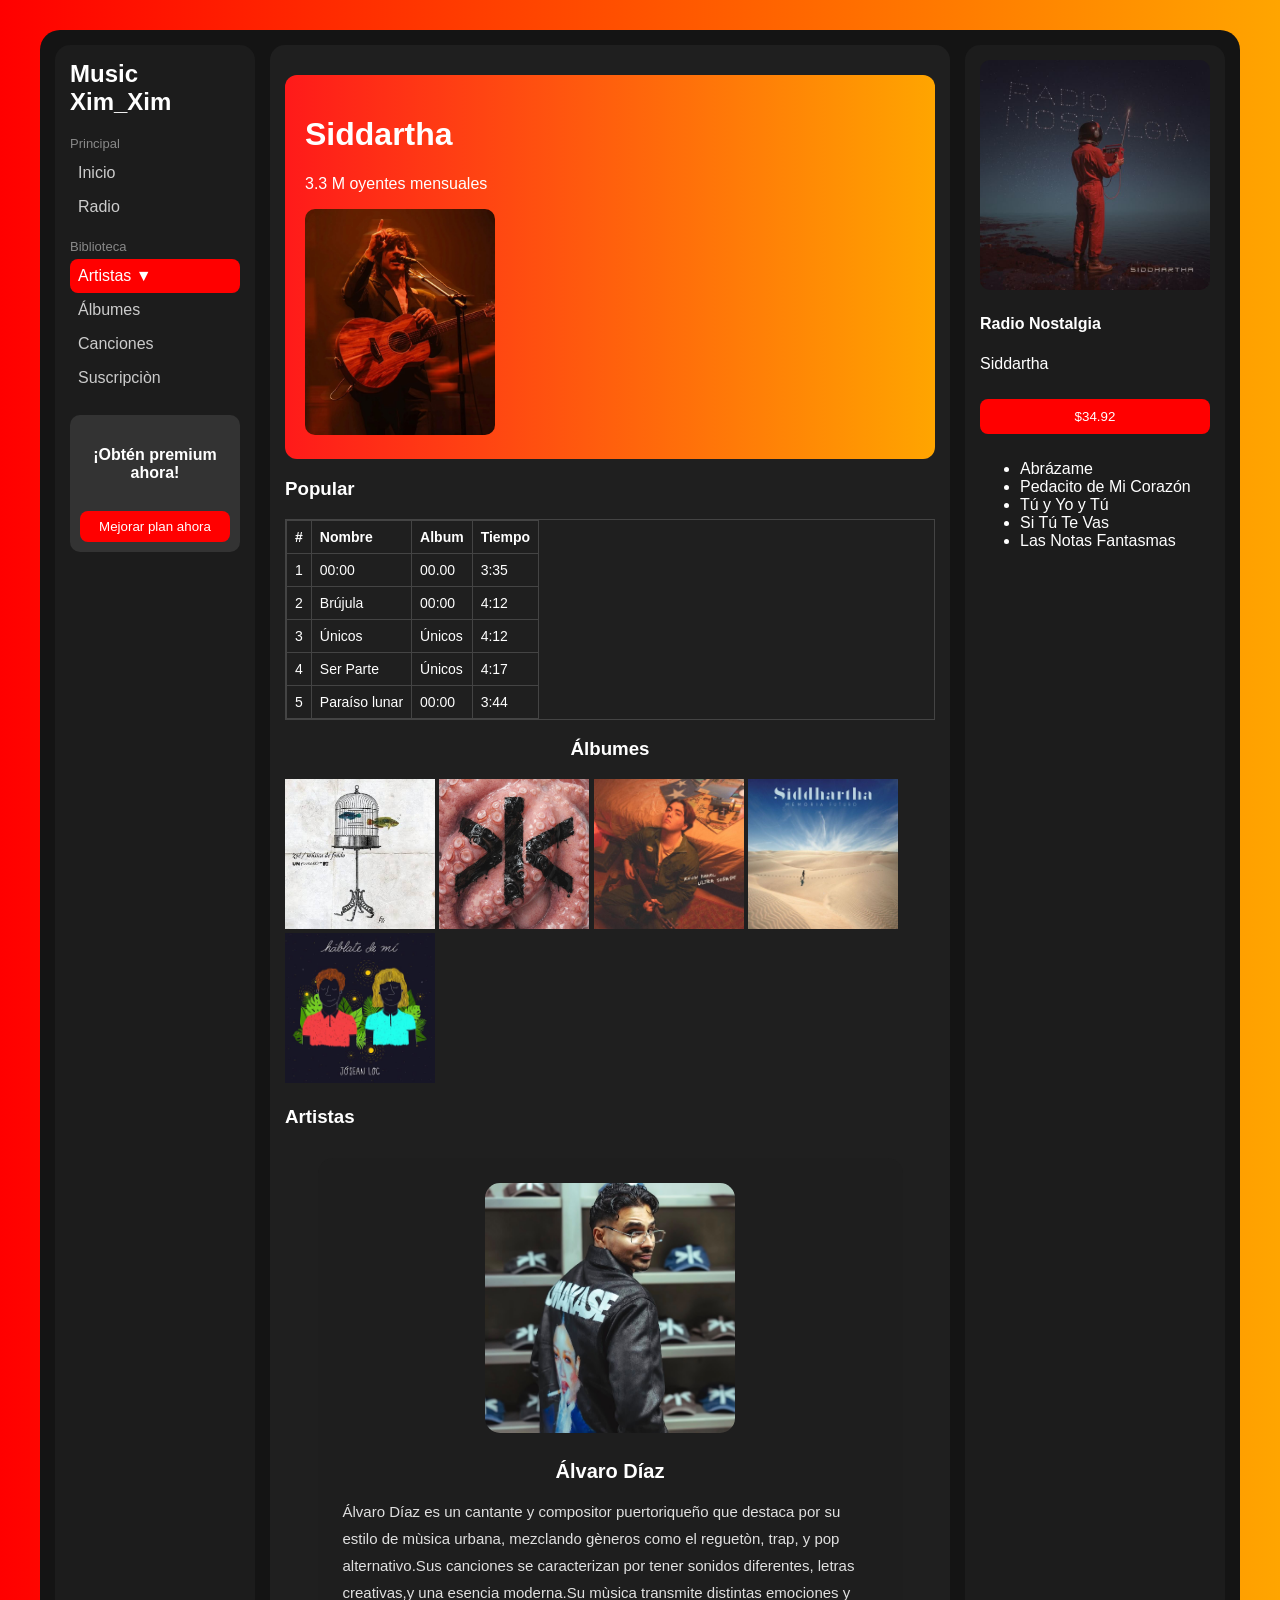
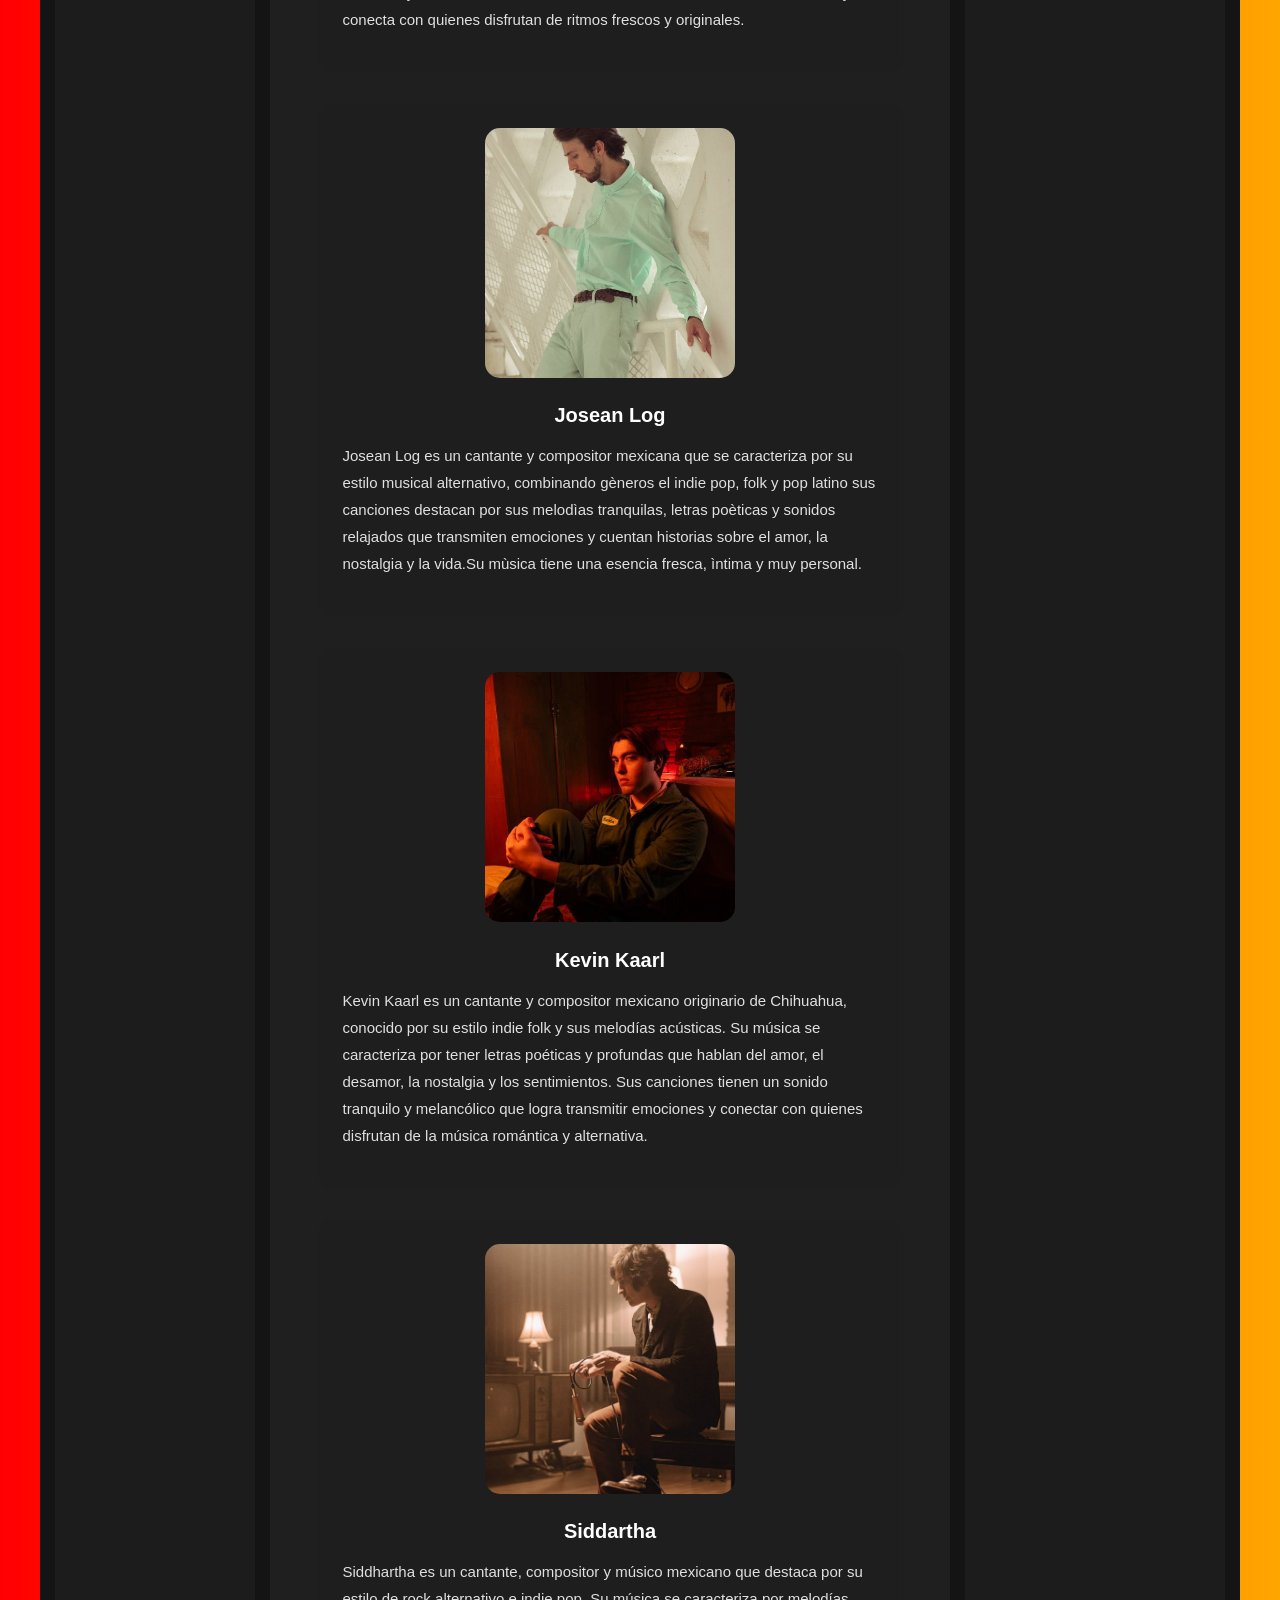
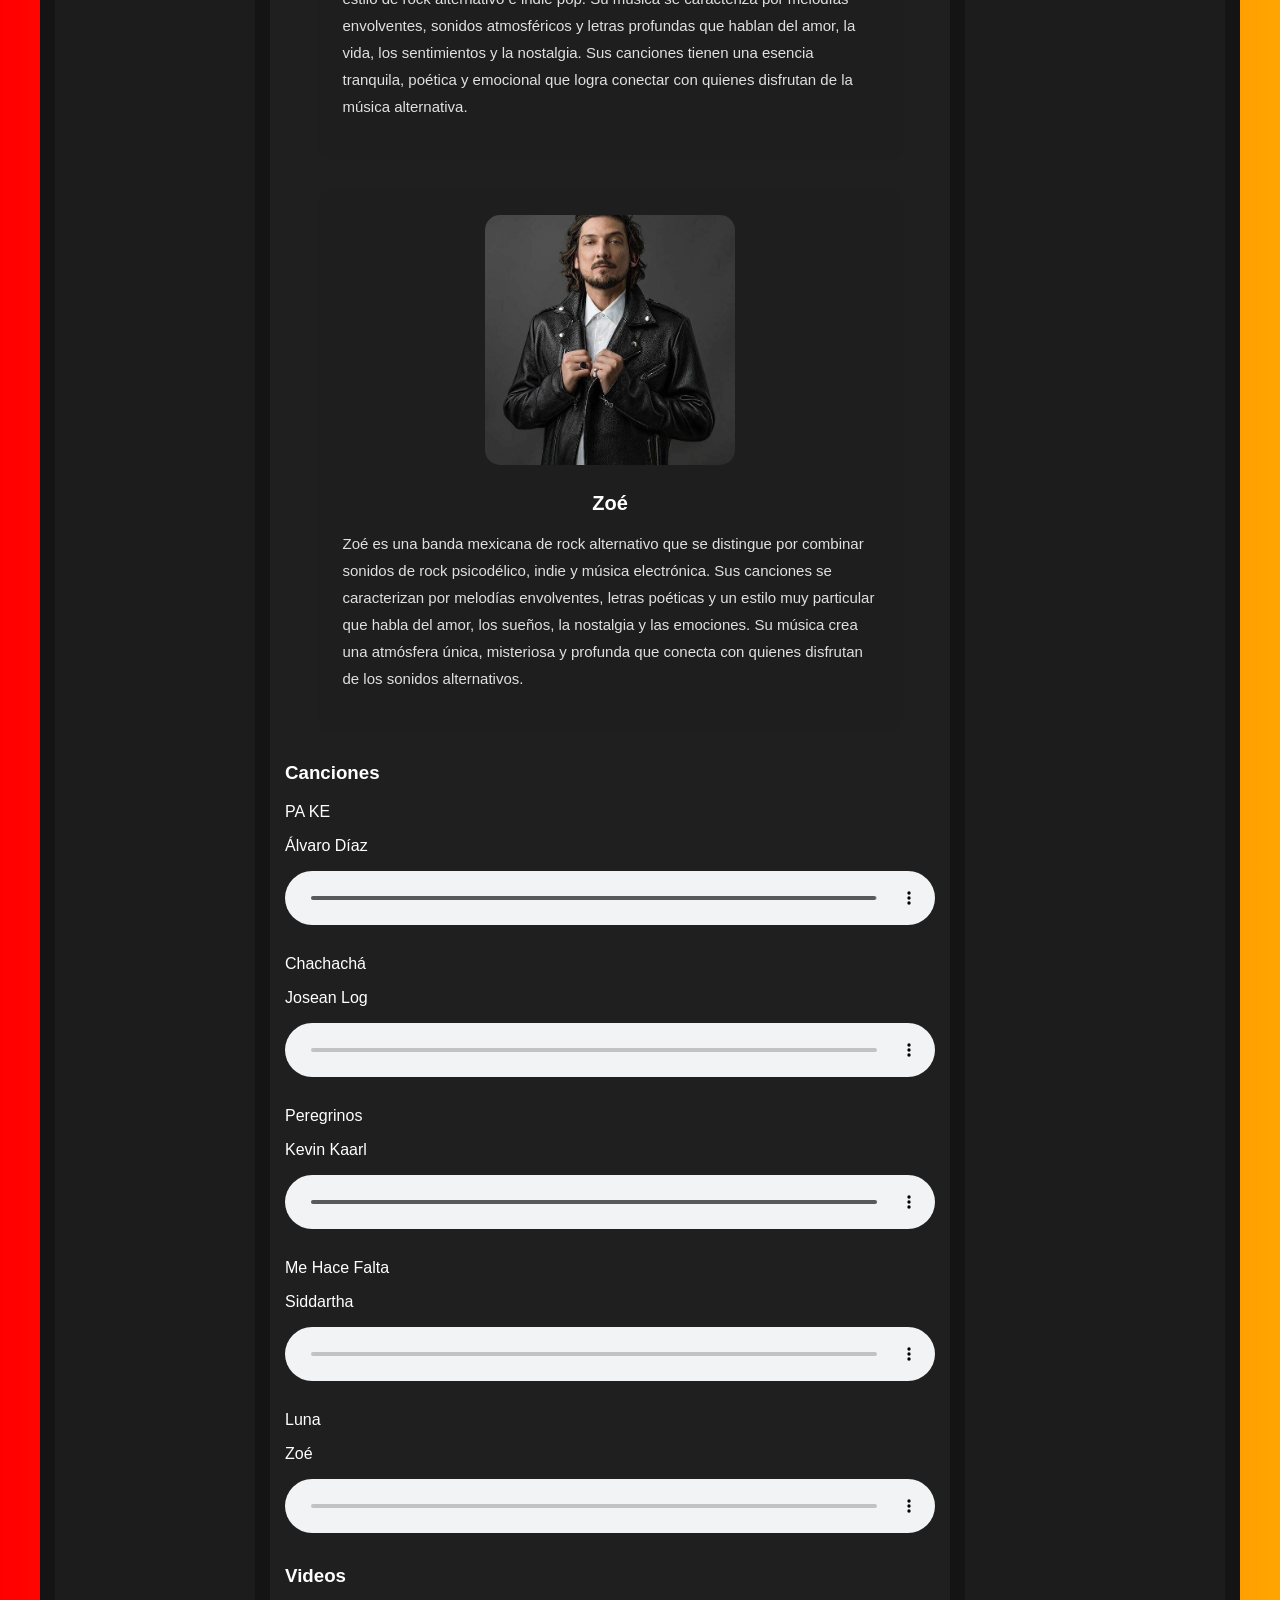
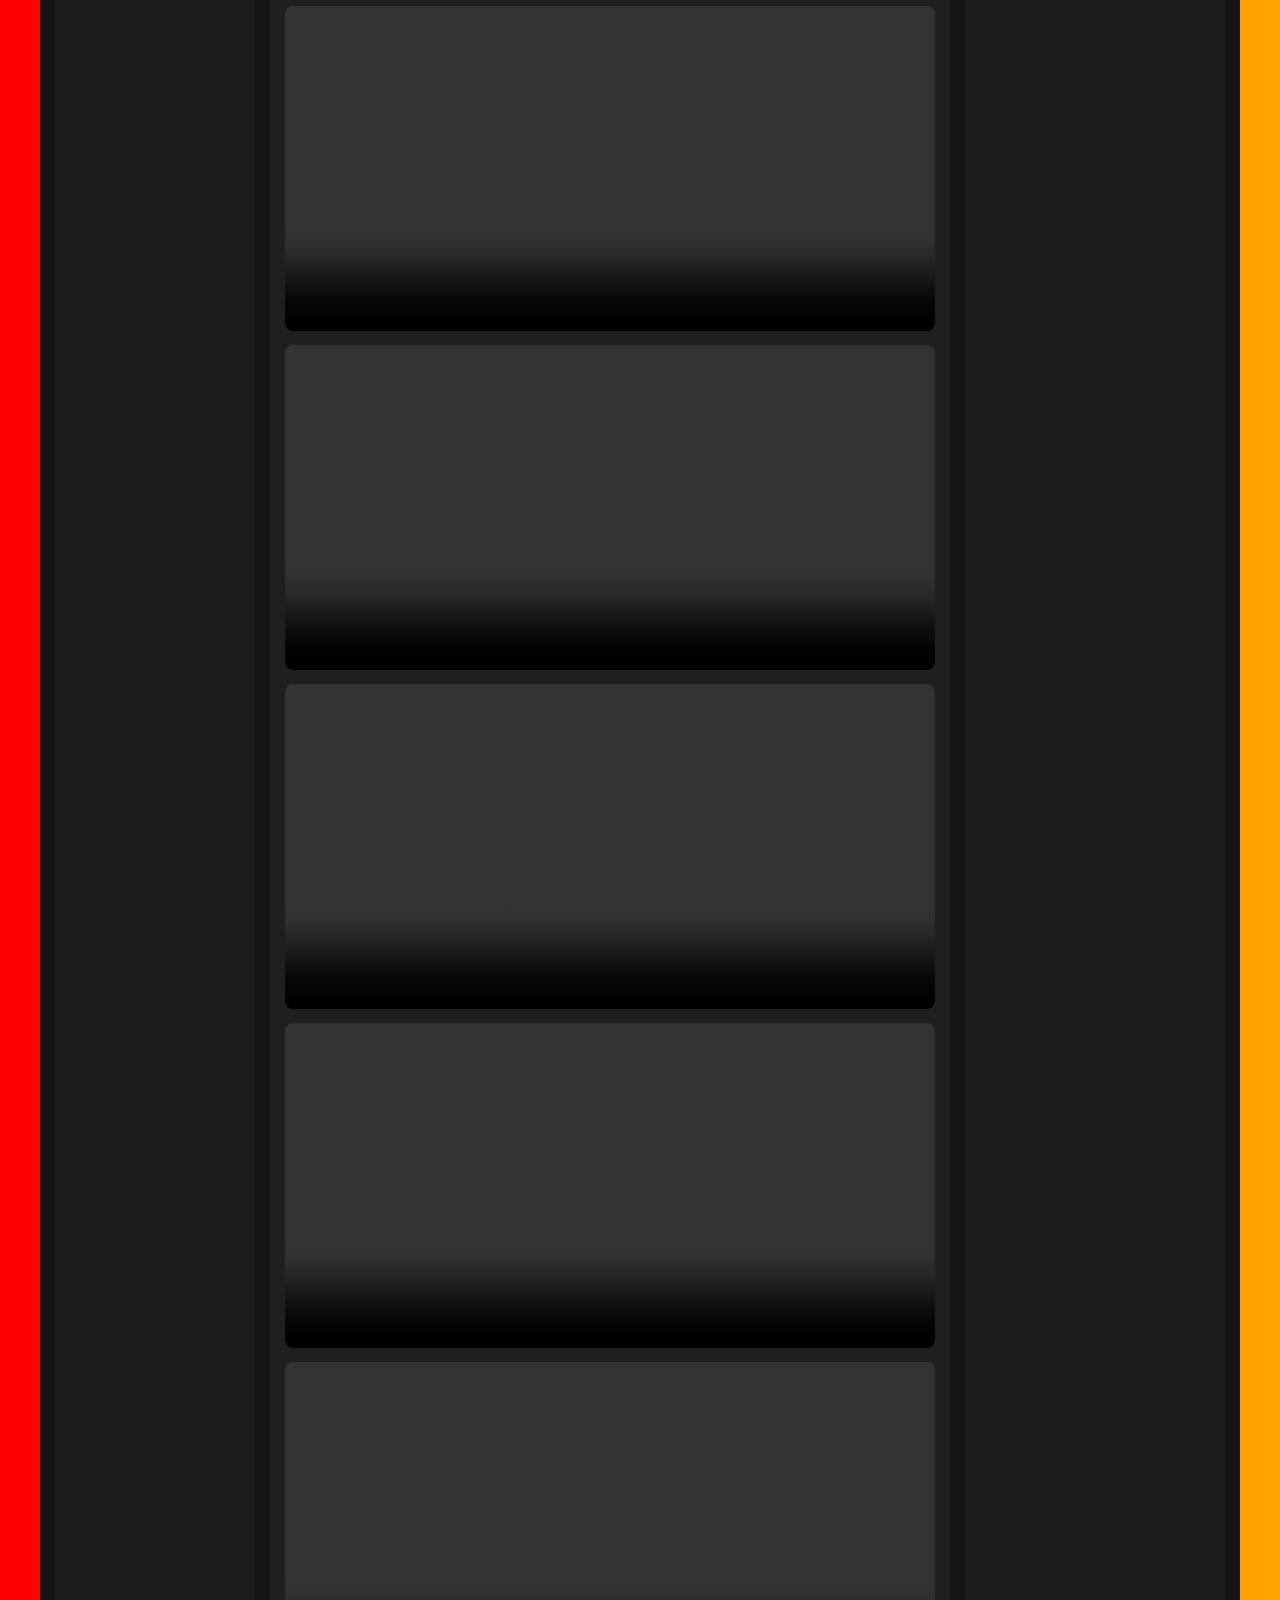
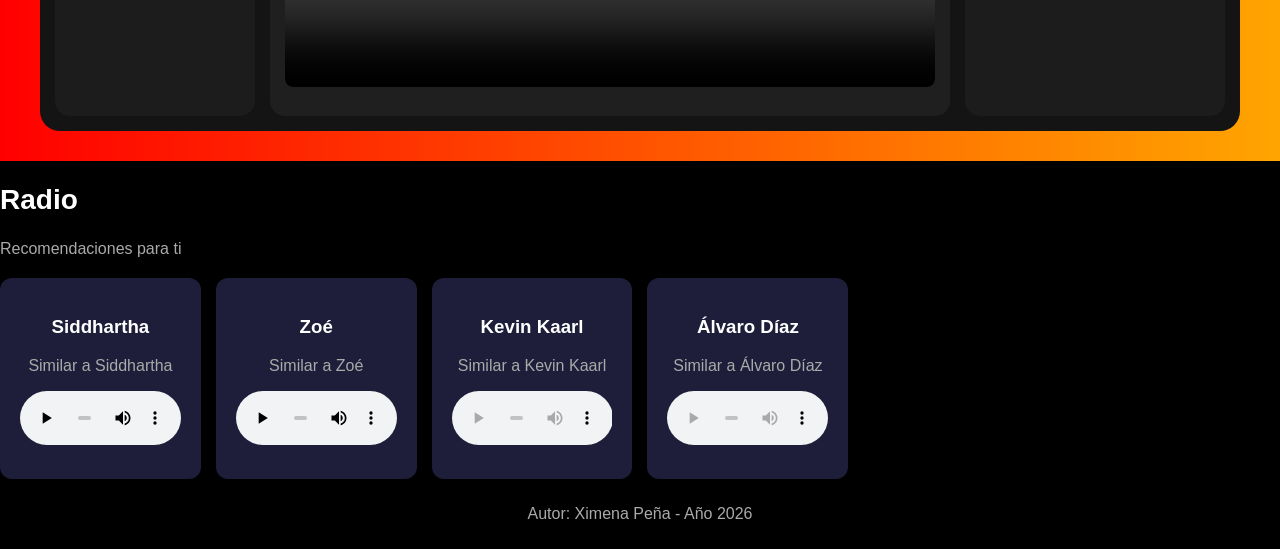
==== commit 07bcc37a: "Refactor HTML structure and update button functionality" ====
--- a/estilos.css
+++ b/estilos.css
@@ -20,11 +20,11 @@
   min-height: 100vh;
 }
 
-/* Caja oscura grande -*/
+/* Caja oscura grande */
 .caja {
   background: #141414;
   border-radius: 20px;
-  display: flex; /* pone todo en 3 columnas */
+  display: flex;
   gap: 15px;
   max-width: 1200px;
   margin: auto;
@@ -57,11 +57,14 @@
   color: white !important;
 }
 
-/* Para que se oculte el sub-menu */
+/* Sub-menu */
 .sub-menu {
   display: none;
   padding-left: 10px;
 }
+.sub-menu.mostrar {
+  display: block;
+}
 .desplegable:hover .sub-menu {
   display: block;
 }
@@ -85,7 +88,7 @@
 
 /* Parte del centro */
 .centro {
-  flex: 1; /* ocupa todo el espacio del medio */
+  flex: 1;
   min-width: 0;
   background: #1f1f1f;
   padding: 15px;
@@ -100,7 +103,7 @@
   color: white;
 }
 
-/* Banner rojo/naranja del artista */
+/* Banner */
 .banner {
   background: linear-gradient(to right, #ff1a1a, orange);
   padding: 20px;
@@ -111,7 +114,7 @@
   border-radius: 10px;
 }
 
-/* Tabla - para que no se salga en celular */
+/* Tabla */
 table {
   width: 100%;
   border-collapse: collapse;
@@ -130,32 +133,35 @@
 }
 
 /* Tarjetas de artistas */
-#artistas {
-  display: flex;
-  flex-wrap: wrap;
-  gap: 15px;
-  justify-content: center;
-}
 .tarjeta {
-  background: #2a2a2a;
-  padding: 10px;
-  border-radius: 10px;
-  margin: 0;
+  background: #1e1e1e;
+  border-radius: 15px;
+  padding: 25px;
+  margin: 30px auto;
+  width: 90%;
+  max-width: 600px;
+  color: white;
+}
+.tarjeta img {
+  width: 250px;
+  height: 250px;
+  object-fit: cover;
+  display: block;
+  margin: 0 auto 15px auto;
+  border-radius: 15px;
+}
+.tarjeta h4 {
   text-align: center;
-  width: 200px;
-  flex: 0 0 200px;
-}
-.tarjeta img {
-  width: 100%;
-  height: 180px;
-  object-fit: cover;
-  border-radius: 10px;
+  margin-bottom: 10px;
+  font-size: 20px;
 }
 .tarjeta p {
-  text-align: justify;
-  font-size: 14px;
-}
-  /* Discografía en fila */
+  text-align: left;
+  line-height: 1.8;
+  font-size: 15px;
+  color: #e0e0e0;
+}
+
 #discos {
   display: flex;
   gap: 10px;
@@ -176,13 +182,15 @@
   border-radius: 8px;
 }
 
-/* Parte derecha */
+/* Parte derecha - RADIO NOSTALGIA SIEMPRE A LA DERECHA */
 .derecha {
   width: 260px;
   flex-shrink: 0;
   background: #1c1c1c;
   padding: 15px;
   border-radius: 15px;
+  position: sticky;
+  top: 0;
 }
 .derecha img {
   width: 100%;
@@ -207,41 +215,32 @@
   color: #aaa;
 }
 
+/* MENU LATERAL - CORREGIDO */
 #menu-lateral {
-  position: fixed;
-  left: 0;
-  top: 0;
-  height: 100%;
-  width: 250px;
-  background: #12122b;
+  position: static !important;
+  left: auto !important;
+  top: auto !important;
+  height: auto !important;
+  width: 200px !important;
+  background: #1c1c1c !important;
   z-index: 999;
-  transform: translateX(-220px);
-  transition: transform 0.3s ease;
-}
-
-#menu-lateral:hover {
-  padding: 30px;
-  background: #12122b;
-  border-radius: 15px;
-  margin: 20px;
+  transform: none !important;
+  transition: left 0.3s ease;
 }
 
 #radio h2 {
   color: white;
   font-size: 28px;
 }
-
 #radio p {
   color: #aaa;
 }
-
 .radio-grid {
   display: grid;
   grid-template-columns: repeat(auto-fill, minmax(180px, 1fr));
   gap: 15px;
   margin-top: 20px;
 }
-
 .radio-card {
   background: #1e1e3a;
   border-radius: 12px;
@@ -249,7 +248,6 @@
   text-align: center;
   color: white;
 }
-
 .radio-card button {
   background: #FF4D00;
   border: none;
@@ -260,59 +258,83 @@
   cursor: pointer;
 }
 
-.tarjeta {
-  background: #1e1e1e;
-  border-radius: 15px;
-  padding: 25px;
-  margin: 30px auto;
-  width: 90%;
-  max-width: 600px;
-  color: white;
-}
-
-.tarjeta img {
-  width: 250px;
-  height: 250px;
-  object-fit: cover;
-  display: block;
-  margin: 0 auto 15px auto;
-  border-radius: 15px;
-}
-
-.tarjeta h4 {
-  text-align: center;
-  margin-bottom: 10px;
-  font-size: 20px;
-}
-
-.tarjeta p {
-  text-align: left;
-  line-height: 1.8;
-  font-size: 15px;
-  color: #e0e0e0;
-}
-
-/* Para que se vea bien en celular */
+/* BOTON DE LAS 3 LINEAS */
+#btn-menu {
+  position: fixed;
+  top: 10px;
+  left: 10px;
+  z-index: 10001;
+  font-size: 26px;
+  background: #ff8c00;
+  color: white;
+  border: none;
+  padding: 8px 14px;
+  border-radius: 10px;
+  cursor: pointer;
+  display: none;
+}
+#fondo-oscuro {
+  display: none;
+  position: fixed;
+  top: 0;
+  left: 0;
+  width: 100%;
+  height: 100%;
+  background: rgba(0,0,0,0.5);
+  z-index: 9998;
+}
+#fondo-oscuro.mostrar {
+  display: block;
+}
+
+/* CELULAR */
 @media (max-width: 900px) {
   .fondo {
     padding: 10px;
   }
   .caja {
-    flex-direction: column; /* una abajo de otra */
-  }
-  .menu, .derecha, .centro {
-    width: 100%;
+    flex-direction: row;
+    flex-wrap: nowrap;
+    gap: 8px;
+    padding: 8px;
+  }
+  .centro {
+    padding-top: 55px;
+    padding-left: 8px;
+    padding-right: 8px;
+  }
+  .derecha {
+    width: 150px;
+    min-width: 150px;
+    max-width: 150px;
+    padding: 8px;
+    font-size: 12px;
   }
   #radio {
     margin: 10px 0;
     padding: 15px;
   }
-  /* En celular el hover no sirve, por eso el menú lateral ya no se esconde */
+
+  #btn-menu {
+    display: block !important;
+  }
+
   #menu-lateral {
-    position: relative;
-    width: 100%;
-    height: auto;
-    transform: none;
+    position: fixed !important;
+    left: -110% !important;
+    top: 0 !important;
+    height: 100% !important;
+    width: 82% !important;
+    max-width: 300px !important;
+    background: #12122b !important;
+    z-index: 9999 !important;
+    transform: none !important;
+    overflow-y: auto !important;
+    padding-top: 60px !important;
+    border-radius: 0 !important;
+  }
+  #menu-lateral.abierto {
+    left: 0 !important;
   }
 }
 
@@ -333,4 +355,9 @@
   .banner {
     padding: 12px;
   }
-}
+  .derecha {
+    width: 130px;
+    min-width: 130px;
+    max-width: 130px;
+  }
+}
